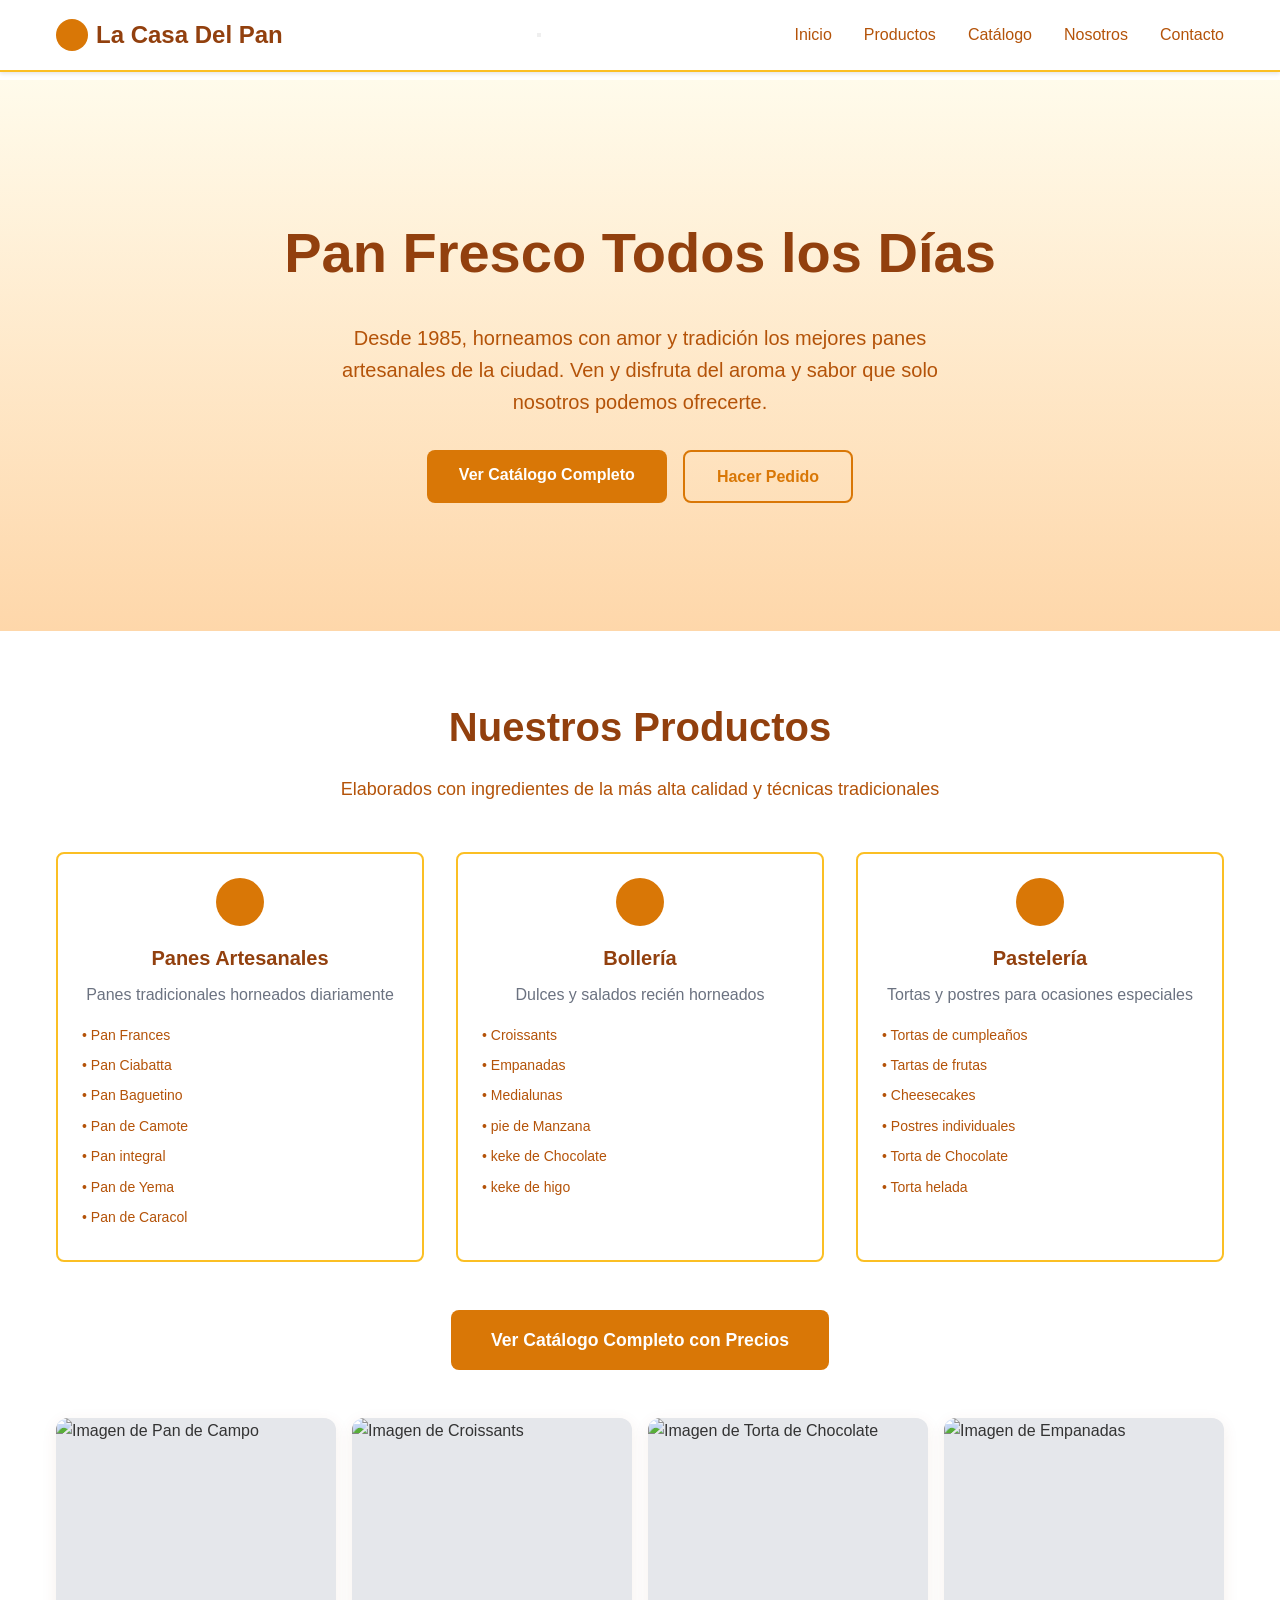
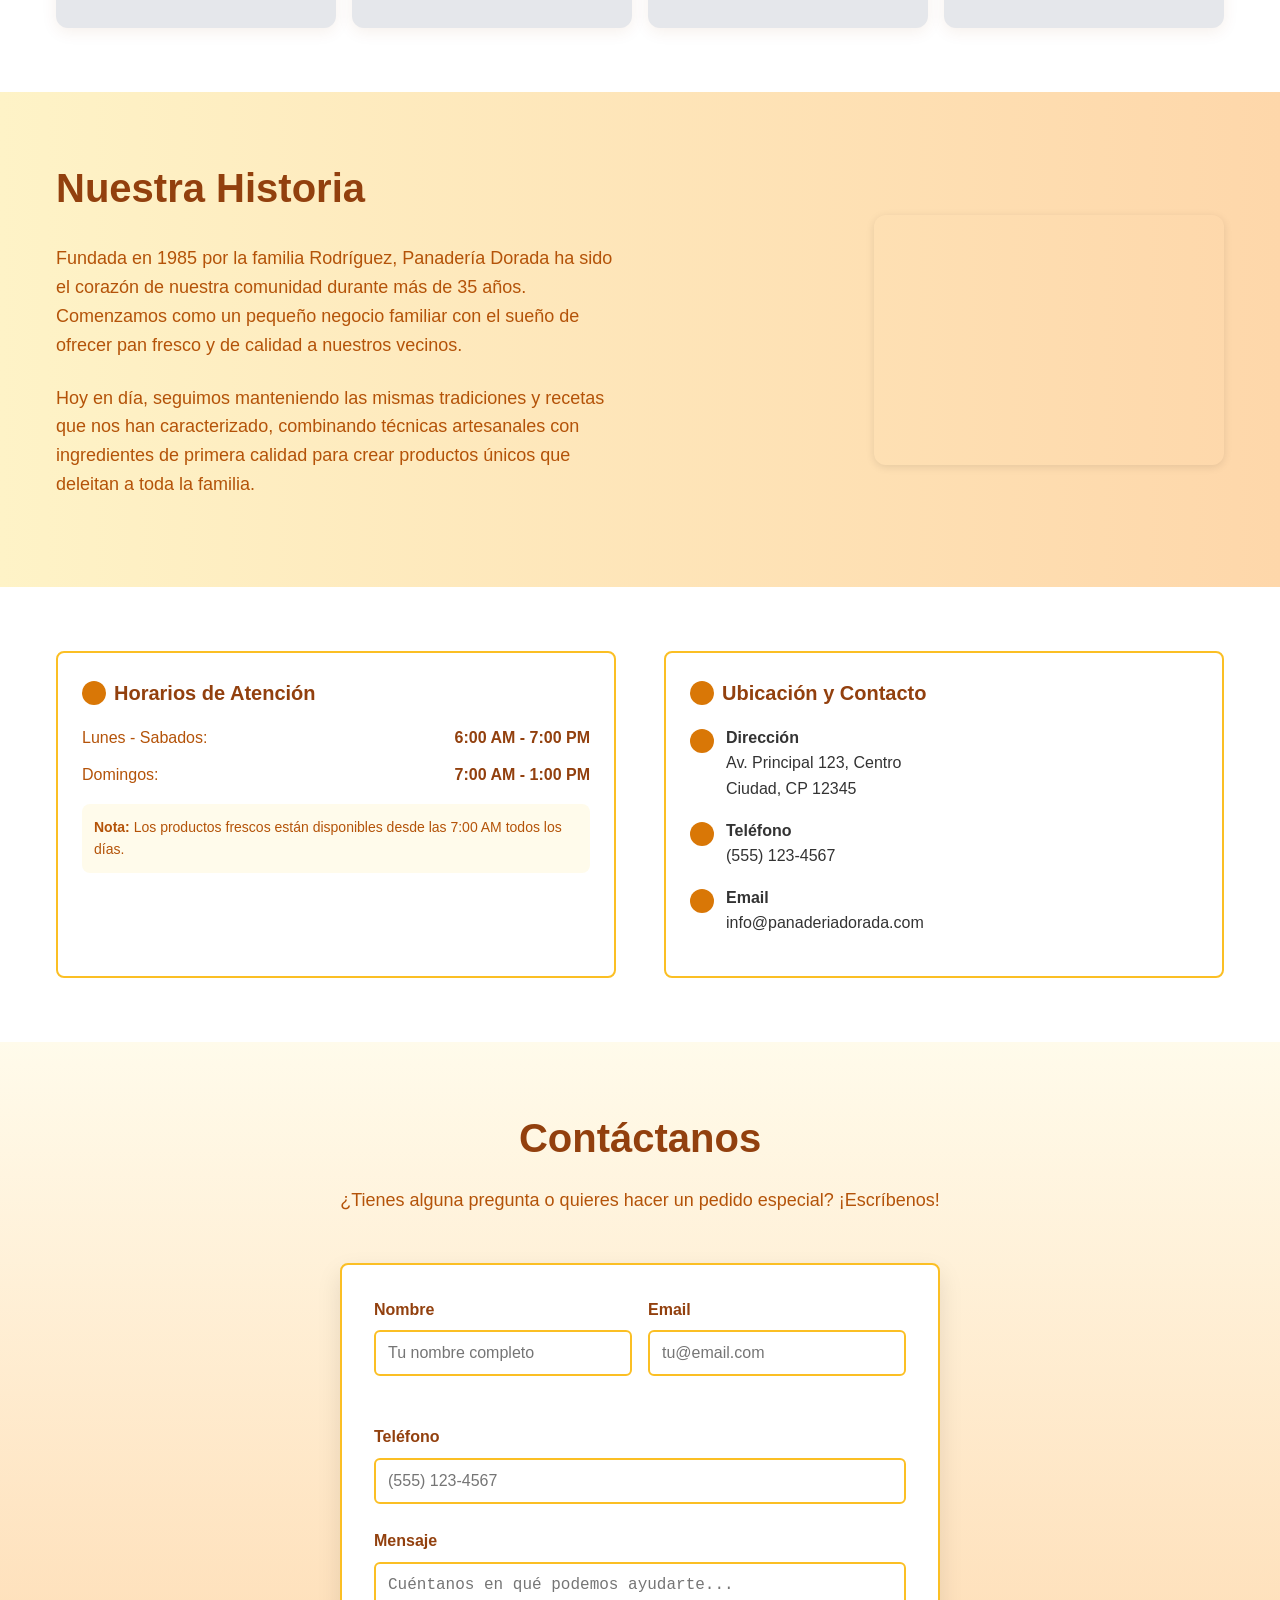
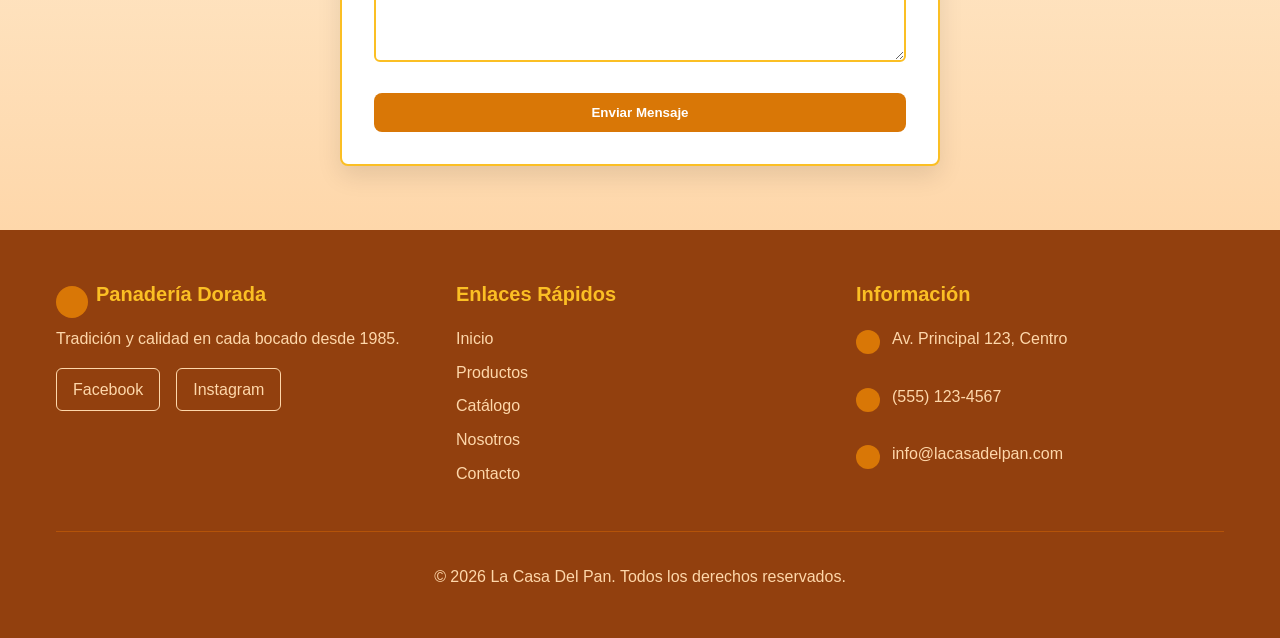
==== index.html @ 7e97fdc2 "Rename Inicio.html to index.html" ====
<!DOCTYPE html>
<html lang="es">
<head>
    <meta charset="UTF-8">
    <meta name="viewport" content="width=device-width, initial-scale=1.0">
    <title>Panadería Dorada - Pan Fresco Todos los Días</title>
    <link rel="stylesheet" href="inicio.css">
</head>
<body>
    <!-- Header -->
    <header>
        <div class="container">
            <div class="header-content">
                <div class="logo">
                    <div class="logo-icon"></div>
                    <h1>La Casa Del Pan</h1>
                </div>
                <button class="menu-toggle" id="menuToggle" aria-label="Abrir menú">
                    <span class="bar"></span>
                    <span class="bar"></span>
                    <span class="bar"></span>
                </button>
                <nav id="mainNav">
                    <a href="#inicio">Inicio</a>
                    <a href="#productos">Productos</a>
                    <a href="catalogo.html">Catálogo</a>
                    <a href="#nosotros">Nosotros</a>
                    <a href="#contacto">Contacto</a>
                </nav>
            </div>
        </div>
    </header>

    <!-- Hero Section -->
    <section id="inicio" class="hero">
        <div class="container">
            <h2>Pan Fresco Todos los Días</h2>
            <p>
                Desde 1985, horneamos con amor y tradición los mejores panes artesanales de la ciudad. 
                Ven y disfruta del aroma y sabor que solo nosotros podemos ofrecerte.
            </p>
            <div class="hero-buttons">
                <a href="Catalogo.html" class="btn btn-primary">Ver Catálogo Completo</a>
                <a href="#contacto" class="btn btn-outline">Hacer Pedido</a>
            </div>
        </div>
    </section>

    <!-- Products Section -->
    <section id="productos" class="products">
        <div class="container">
            <div class="section-title">
                <h3>Nuestros Productos</h3>
                <p>Elaborados con ingredientes de la más alta calidad y técnicas tradicionales</p>
            </div>

            <div class="products-grid">
                <div class="product-card">
                    <div class="product-icon"></div>
                    <h4>Panes Artesanales</h4>
                    <p class="description">Panes tradicionales horneados diariamente</p>
                    <ul class="product-list">
                        <li>• Pan Frances</li>
                        <li>• Pan Ciabatta</li>
                        <li>• Pan Baguetino</li>
                        <li>• Pan de Camote</li>
                        <li>• Pan integral</li>
                        <li>• Pan de Yema</li>
                        <li>• Pan de Caracol</li>
                    </ul>
                </div>

                <div class="product-card">
                    <div class="product-icon"></div>
                    <h4>Bollería</h4>
                    <p class="description">Dulces y salados recién horneados</p>
                    <ul class="product-list">
                        <li>• Croissants</li>
                        <li>• Empanadas</li>
                        <li>• Medialunas</li>
                        <li>• pie de Manzana</li>
                        <li>• keke de Chocolate</li>
                        <li>• keke de higo</li>
                    </ul>
                </div>

                <div class="product-card">
                    <div class="product-icon"></div>
                    <h4>Pastelería</h4>
                    <p class="description">Tortas y postres para ocasiones especiales</p>
                    <ul class="product-list">
                        <li>• Tortas de cumpleaños</li>
                        <li>• Tartas de frutas</li>
                        <li>• Cheesecakes</li>
                        <li>• Postres individuales</li>
                        <li>• Torta de Chocolate</li>
                        <li>• Torta helada</li>
                    </ul>
                </div>
            </div>

            <!-- Botón Ver Catálogo -->
            <div style="text-align: center; margin-bottom: 3rem;">
                <a href="catalogo.html" class="btn btn-primary" style="font-size: 1.1rem; padding: 1rem 2.5rem;">
                    Ver Catálogo Completo con Precios
                </a>
            </div>

            <!-- Gallery -->
            <div class="gallery">
                <div class="gallery-item">
                    <img src="https://images.unsplash.com/photo-1549931319-a545dcf3bc73?ixlib=rb-4.0.3&auto=format&fit=crop&w=400&q=80" alt="Imagen de Pan de Campo">
                    <div class="gallery-overlay">
                        <span class="badge">Panes frescos</span>
                    </div>
                </div>
                <div class="gallery-item">
                    <img src="https://images.unsplash.com/photo-1586444248902-2f64eddc13df?ixlib=rb-4.0.3&auto=format&fit=crop&w=400&q=80" alt="Imagen de Croissants">
                    <div class="gallery-overlay">
                        <span class="badge">Croissants</span>
                    </div>
                </div>
                <div class="gallery-item">
                    <img src="" alt="Imagen de Torta de Chocolate">
                    <div class="gallery-overlay">
                        <span class="badge">Torta Chocolate</span>
                    </div>
                </div>
                <div class="gallery-item">
                    <img src="https://images.unsplash.com/photo-1509365465985-25d11c17e812?ixlib=rb-4.0.3&auto=format&fit=crop&w=400&q=80" alt="Imagen de Empanadas">
                    <div class="gallery-overlay">
                        <span class="badge">Empanadas</span>
                    </div>
                </div>
            </div>
        </div>
    </section>

    <!-- About Section -->
    <section id="nosotros" class="about">
        <div class="container">
            <div class="about-content">
                <div class="about-text">
                    <h3>Nuestra Historia</h3>
                    <p>
                        Fundada en 1985 por la familia Rodríguez, Panadería Dorada ha sido el corazón de nuestra 
                        comunidad durante más de 35 años. Comenzamos como un pequeño negocio familiar con el sueño 
                        de ofrecer pan fresco y de calidad a nuestros vecinos.
                    </p>
                    <p>
                        Hoy en día, seguimos manteniendo las mismas tradiciones y recetas que nos han caracterizado, 
                        combinando técnicas artesanales con ingredientes de primera calidad para crear productos 
                        únicos que deleitan a toda la familia.
                    </p>
                </div>
                <div class="about-map" style="flex:1; display:flex; justify-content:flex-end; align-items:center; min-width:300px;">
                    <iframe
                        src="https://www.google.com/maps?q=Av.+Principal+123,+Centro,+Ciudad,+CP+12345&output=embed"
                        width="350" height="250" style="border:0; border-radius:12px; box-shadow:0 2px 8px rgba(0,0,0,0.1);" allowfullscreen="" loading="lazy" referrerpolicy="no-referrer-when-downgrade">
                    </iframe>
                </div>
            </div>
        </div>
    </section>

    <!-- Info Section -->
    <section class="info">
        <div class="container">
            <div class="info-grid">
                <div class="info-card">
                    <h4>
                        <div class="info-icon"></div>
                        Horarios de Atención
                    </h4>
                    <div class="schedule-item">
                        <span class="schedule-day">Lunes - Sabados:</span>
                        <span class="schedule-time">6:00 AM - 7:00 PM</span>
                    </div>
                    <div class="schedule-item">
                        <span class="schedule-day">Domingos:</span>
                        <span class="schedule-time">7:00 AM - 1:00 PM</span>
                    </div>
                    <div class="note">
                        <p><strong>Nota:</strong> Los productos frescos están disponibles desde las 7:00 AM todos los días.</p>
                    </div>
                </div>

                <div class="info-card">
                    <h4>
                        <div class="info-icon"></div>
                        Ubicación y Contacto
                    </h4>
                    <div class="contact-item">
                        <div class="info-icon"></div>
                        <div>
                            <p><strong>Dirección</strong></p>
                            <p>Av. Principal 123, Centro</p>
                            <p>Ciudad, CP 12345</p>
                        </div>
                    </div>
                    <div class="contact-item">
                        <div class="info-icon"></div>
                        <div>
                            <p><strong>Teléfono</strong></p>
                            <p>(555) 123-4567</p>
                        </div>
                    </div>
                    <div class="contact-item">
                        <div class="info-icon"></div>
                        <div>
                            <p><strong>Email</strong></p>
                            <p>info@panaderiadorada.com</p>
                        </div>
                    </div>
                </div>
            </div>
        </div>
    </section>

    <!-- Contact Form -->
    <section id="contacto" class="contact">
        <div class="container">
            <div class="contact-form">
                <div class="section-title">
                    <h3>Contáctanos</h3>
                    <p>¿Tienes alguna pregunta o quieres hacer un pedido especial? ¡Escríbenos!</p>
                </div>

                <div class="form-card">
                    <form>
                        <div class="form-row">
                            <div class="form-group">
                                <label for="nombre">Nombre</label>
                                <input type="text" id="nombre" class="form-control" placeholder="Tu nombre completo">
                            </div>
                            <div class="form-group">
                                <label for="email">Email</label>
                                <input type="email" id="email" class="form-control" placeholder="tu@email.com">
                            </div>
                        </div>
                        <div class="form-group">
                            <label for="telefono">Teléfono</label>
                            <input type="tel" id="telefono" class="form-control" placeholder="(555) 123-4567">
                        </div>
                        <div class="form-group">
                            <label for="mensaje">Mensaje</label>
                            <textarea id="mensaje" class="form-control" placeholder="Cuéntanos en qué podemos ayudarte..."></textarea>
                        </div>
                        <button type="submit" class="btn btn-primary" style="width: 100%;">Enviar Mensaje</button>
                    </form>
                </div>
            </div>
        </div>
    </section>

    <!-- Footer -->
    <footer>
        <div class="container">
            <div class="footer-content">
                <div class="footer-section">
                    <div class="logo">
                        <div class="logo-icon"></div>
                        <h4>Panadería Dorada</h4>
                    </div>
                    <p>Tradición y calidad en cada bocado desde 1985.</p>
                    <div class="social-buttons">
                        <a href="#" class="social-btn">Facebook</a>
                        <a href="#" class="social-btn">Instagram</a>
                    </div>
                </div>

                <div class="footer-section">
                    <h4>Enlaces Rápidos</h4>
                    <ul class="footer-links">
                        <li><a href="#inicio">Inicio</a></li>
                        <li><a href="#productos">Productos</a></li>
                        <li><a href="catalogo.html">Catálogo</a></li>
                        <li><a href="#nosotros">Nosotros</a></li>
                        <li><a href="#contacto">Contacto</a></li>
                    </ul>
                </div>

                <div class="footer-section">
                    <h4>Información</h4>
                    <div class="contact-item">
                        <div class="info-icon"></div>
                        <p>Av. Principal 123, Centro</p>
                    </div>
                    <div class="contact-item">
                        <div class="info-icon"></div>
                        <p>(555) 123-4567</p>
                    </div>
                    <div class="contact-item">
                        <div class="info-icon"></div>
                        <p>info@lacasadelpan.com</p>
                    </div>
                </div>
            </div>

            <div class="footer-bottom">
                <p>&copy; 2026 La Casa Del Pan. Todos los derechos reservados.</p>
            </div>
        </div>
    </footer>

    <script src="inicio.js"></script>
</body>
</html>
---- inicio.css ----
* {
    margin: 0;
    padding: 0;
    box-sizing: border-box;
}

body {
    font-family: -apple-system, BlinkMacSystemFont, 'Segoe UI', Roboto, sans-serif;
    line-height: 1.6;
    color: #333;
}

.container {
    max-width: 1200px;
    margin: 0 auto;
    padding: 0 1rem;
}

/* Header */
header {
    background: white;
    box-shadow: 0 2px 4px rgba(0,0,0,0.1);
    border-bottom: 2px solid #fbbf24;
    position: fixed;
    width: 100%;
    top: 0;
    z-index: 1000;
}

.header-content {
    display: flex;
    justify-content: space-between;
    align-items: center;
    padding: 1rem 0;
}

.logo {
    display: flex;
    align-items: center;
    gap: 0.5rem;
}

.logo-icon {
    width: 2rem;
    height: 2rem;
    background: #d97706;
    border-radius: 50%;
}

.logo h1 {
    font-size: 1.5rem;
    font-weight: bold;
    color: #92400e;
}

nav {
    display: flex;
    gap: 2rem;
}

nav a {
    text-decoration: none;
    color: #b45309;
    font-weight: 500;
    transition: color 0.3s;
}

nav a:hover {
    color: #92400e;
}

/* Hero Section */
.hero {
    background: linear-gradient(to bottom, #fffbeb, #fed7aa);
    padding: 8rem 1rem 5rem;
    text-align: center;
    margin-top: 80px;
}

.hero h2 {
    font-size: 3.5rem;
    font-weight: bold;
    color: #92400e;
    margin-bottom: 1.5rem;
}

.hero p {
    font-size: 1.25rem;
    color: #b45309;
    margin-bottom: 2rem;
    max-width: 600px;
    margin-left: auto;
    margin-right: auto;
}

.hero-buttons {
    display: flex;
    gap: 1rem;
    justify-content: center;
    flex-wrap: wrap;
    margin-bottom: 3rem;
}

.btn {
    padding: 0.75rem 2rem;
    border: none;
    border-radius: 0.5rem;
    font-weight: 600;
    text-decoration: none;
    display: inline-block;
    transition: all 0.3s;
    cursor: pointer;
}

.btn-primary {
    background: #d97706;
    color: white;
}

.btn-primary:hover {
    background: #b45309;
}

.btn-outline {
    background: transparent;
    color: #d97706;
    border: 2px solid #d97706;
}

.btn-outline:hover {
    background: #fffbeb;
}

.hero-image {
    width: 100%;
    max-width: 800px;
    height: 400px;
    background: #e5e7eb;
    border-radius: 0.5rem;
    margin: 0 auto;
    box-shadow: 0 25px 50px -12px rgba(0, 0, 0, 0.25);
}

/* Products Section */
.products {
    padding: 4rem 1rem;
    background: white;
}

.section-title {
    text-align: center;
    margin-bottom: 3rem;
}

.section-title h3 {
    font-size: 2.5rem;
    font-weight: bold;
    color: #92400e;
    margin-bottom: 1rem;
}

.section-title p {
    font-size: 1.125rem;
    color: #b45309;
    max-width: 600px;
    margin: 0 auto;
}

.products-grid {
    display: grid;
    grid-template-columns: repeat(auto-fit, minmax(300px, 1fr));
    gap: 2rem;
    margin-bottom: 3rem;
}

.product-card {
    background: white;
    border: 2px solid #fbbf24;
    border-radius: 0.5rem;
    padding: 1.5rem;
    text-align: center;
    transition: box-shadow 0.3s;
}

.product-card:hover {
    box-shadow: 0 10px 25px rgba(0, 0, 0, 0.1);
}

.product-icon {
    width: 3rem;
    height: 3rem;
    background: #d97706;
    border-radius: 50%;
    margin: 0 auto 1rem;
}

.product-card h4 {
    color: #92400e;
    font-size: 1.25rem;
    margin-bottom: 0.5rem;
}

.product-card .description {
    color: #6b7280;
    margin-bottom: 1rem;
}

.product-list {
    list-style: none;
    text-align: left;
}

.product-list li {
    color: #b45309;
    font-size: 0.875rem;
    margin-bottom: 0.5rem;
}

/* Gallery */
.gallery {
    display: grid;
    grid-template-columns: repeat(auto-fit, minmax(200px, 1fr));
    gap: 1rem;
}

/* Galería de imágenes mejorada */
.gallery-item {
    position: relative;
    aspect-ratio: 4/3;
    background: #e5e7eb;
    border-radius: 0.75rem;
    overflow: hidden;
    cursor: pointer;
    transition: transform 0.3s, box-shadow 0.3s;
    box-shadow: 0 4px 16px rgba(146,64,14,0.08);
    display: flex;
    align-items: stretch;
    justify-content: stretch;
}

.gallery-item img {
    width: 100%;
    height: 100%;
    object-fit: cover;
    object-position: center;
    display: block;
    transition: transform 0.3s;
}

.gallery-item:hover {
    transform: scale(1.05) translateY(-4px);
    box-shadow: 0 10px 32px rgba(146,64,14,0.16);
}

.gallery-item:hover img {
    transform: scale(1.08);
}

.gallery-item:hover {
    transform: scale(1.05);
}


.gallery-overlay {
    position: absolute;
    inset: 0;
    background: linear-gradient(0deg, rgba(146,64,14,0.45) 60%, rgba(0,0,0,0.18) 100%);
    display: flex;
    align-items: flex-end;
    justify-content: flex-start;
    opacity: 0;
    transition: opacity 0.3s;
    padding: 1rem;
}

.gallery-item:hover .gallery-overlay {
    opacity: 1;
}

.badge {
    background: #d97706;
    color: white;
    padding: 0.4rem 1.1rem;
    border-radius: 1.2rem;
    font-size: 1rem;
    font-weight: 600;
    box-shadow: 0 2px 8px rgba(146,64,14,0.10);
}

.badge {
    background: #d97706;
    color: white;
    padding: 0.25rem 0.75rem;
    border-radius: 1rem;
    font-size: 0.875rem;
}

/* About Section */
.about {
    padding: 4rem 1rem;
    background: linear-gradient(to right, #fef3c7, #fed7aa);
}

.about-content {
    display: grid;
    grid-template-columns: 1fr 1fr;
    gap: 3rem;
    align-items: center;
}

.about-text h3 {
    font-size: 2.5rem;
    font-weight: bold;
    color: #92400e;
    margin-bottom: 1.5rem;
}

.about-text p {
    font-size: 1.125rem;
    color: #b45309;
    margin-bottom: 1.5rem;
}


.about-map iframe {
    width: 100%;
    max-width: 350px;
    height: 250px;
    border: 0;
    border-radius: 0.5rem;
    box-shadow: 0 10px 25px rgba(0, 0, 0, 0.1);
}

/* Info Section */
.info {
    padding: 4rem 1rem;
    background: white;
}

.info-grid {
    display: grid;
    grid-template-columns: 1fr 1fr;
    gap: 3rem;
}

.info-card {
    background: white;
    border: 2px solid #fbbf24;
    border-radius: 0.5rem;
    padding: 1.5rem;
}

.info-card h4 {
    display: flex;
    align-items: center;
    gap: 0.5rem;
    color: #92400e;
    font-size: 1.25rem;
    margin-bottom: 1rem;
}

.info-icon {
    width: 1.5rem;
    height: 1.5rem;
    background: #d97706;
    border-radius: 50%;
}

.schedule-item {
    display: flex;
    justify-content: space-between;
    margin-bottom: 0.75rem;
}

.schedule-day {
    color: #b45309;
}

.schedule-time {
    font-weight: 600;
    color: #92400e;
}

.note {
    background: #fffbeb;
    padding: 0.75rem;
    border-radius: 0.5rem;
    margin-top: 1rem;
}

.note p {
    font-size: 0.875rem;
    color: #b45309;
}

.contact-item {
    display: flex;
    align-items: flex-start;
    gap: 0.75rem;
    margin-bottom: 1rem;
}

.contact-item .info-icon {
    margin-top: 0.25rem;
}

/* Contact Form */
.contact {
    padding: 4rem 1rem;
    background: linear-gradient(to bottom, #fffbeb, #fed7aa);
}

.contact-form {
    max-width: 600px;
    margin: 0 auto;
}

.form-card {
    background: white;
    border: 2px solid #fbbf24;
    border-radius: 0.5rem;
    padding: 2rem;
    box-shadow: 0 10px 25px rgba(0, 0, 0, 0.1);
}

.form-row {
    display: grid;
    grid-template-columns: 1fr 1fr;
    gap: 1rem;
    margin-bottom: 1.5rem;
}

.form-group {
    margin-bottom: 1.5rem;
}

.form-group label {
    display: block;
    font-weight: 600;
    color: #92400e;
    margin-bottom: 0.5rem;
}

.form-control {
    width: 100%;
    padding: 0.75rem;
    border: 2px solid #fbbf24;
    border-radius: 0.375rem;
    font-size: 1rem;
    transition: border-color 0.3s;
}

.form-control:focus {
    outline: none;
    border-color: #d97706;
}

textarea.form-control {
    resize: vertical;
    min-height: 100px;
}

/* Footer */
footer {
    background: #92400e;
    color: #fef3c7;
    padding: 3rem 1rem;
}

.footer-content {
    display: grid;
    grid-template-columns: repeat(auto-fit, minmax(250px, 1fr));
    gap: 2rem;
    margin-bottom: 2rem;
}

.footer-section h4 {
    color: #fbbf24;
    font-size: 1.25rem;
    margin-bottom: 1rem;
}

.footer-section p {
    color: #fed7aa;
    margin-bottom: 1rem;
}

.footer-links {
    list-style: none;
}

.footer-links li {
    margin-bottom: 0.5rem;
}

.footer-links a {
    color: #fed7aa;
    text-decoration: none;
    transition: color 0.3s;
}

.footer-links a:hover {
    color: white;
}

.social-buttons {
    display: flex;
    gap: 1rem;
}

.social-btn {
    background: transparent;
    color: #fed7aa;
    border: 1px solid #fed7aa;
    padding: 0.5rem 1rem;
    border-radius: 0.375rem;
    text-decoration: none;
    transition: all 0.3s;
}

.social-btn:hover {
    background: #b45309;
    color: white;
}

.footer-bottom {
    border-top: 1px solid #b45309;
    padding-top: 2rem;
    text-align: center;
}

.footer-bottom p {
    color: #fed7aa;
}

/* Responsive Design */
@media (max-width: 768px) {
    nav {
        display: none;
        position: absolute;
        top: 70px;
        right: 1rem;
        background: linear-gradient(135deg, #fff7ed 60%, #fed7aa 100%);
        box-shadow: 0 8px 32px rgba(146,64,14,0.18), 0 1.5px 8px #fbbf24;
        border-radius: 1rem;
        flex-direction: column;
        gap: 0;
        width: 230px;
        z-index: 2000;
        padding: 1.2rem 0.5rem 1.2rem 0.5rem;
        opacity: 0;
        transform: translateY(-20px) scale(0.98);
        pointer-events: none;
        transition: opacity 0.35s cubic-bezier(.4,2,.6,1), transform 0.35s cubic-bezier(.4,2,.6,1);
    }
    nav.open {
        display: flex;
        opacity: 1;
        transform: translateY(0) scale(1);
        pointer-events: auto;
    }
    nav a {
        padding: 1rem 1.5rem;
        margin: 0.2rem 0;
        border-radius: 0.5rem;
        color: #b45309;
        font-size: 1.1rem;
        font-weight: 500;
        text-align: left;
        transition: background 0.2s, color 0.2s, padding-left 0.2s;
    }
    nav a:hover {
        background: #fbbf24;
        color: #fff;
        padding-left: 2.2rem;
    }
    .menu-toggle {
        display: flex;
        flex-direction: column;
        justify-content: center;
        align-items: center;
        width: 44px;
        height: 44px;
        background: #fff7ed;
        border: 2px solid #fbbf24;
        border-radius: 50%;
        cursor: pointer;
        z-index: 2100;
        margin-left: 1rem;
        box-shadow: 0 2px 8px rgba(251,191,36,0.12);
        transition: background 0.2s, border 0.2s;
    }
    .menu-toggle:hover {
        background: #fbbf24;
        border: 2px solid #d97706;
    }
    .menu-toggle .bar {
        width: 28px;
        height: 4px;
        background: #d97706;
        margin: 3px 0;
        border-radius: 2px;
        transition: all 0.3s;
    }
    .menu-toggle.open .bar:nth-child(1) {
        transform: translateY(7px) rotate(45deg);
        background: #92400e;
    }
    .menu-toggle.open .bar:nth-child(2) {
        opacity: 0;
    }
    .menu-toggle.open .bar:nth-child(3) {
        transform: translateY(-7px) rotate(-45deg);
        background: #92400e;
    }
    .menu-toggle {
        display: flex;
        flex-direction: column;
        justify-content: center;
        align-items: center;
        width: 40px;
        height: 40px;
        background: none;
        border: none;
        cursor: pointer;
        z-index: 2100;
        margin-left: 1rem;
    }
    .menu-toggle .bar {
        width: 28px;
        height: 4px;
        background: #d97706;
        margin: 3px 0;
        border-radius: 2px;
        transition: all 0.3s;
    }
    .menu-toggle.open .bar:nth-child(1) {
        transform: translateY(7px) rotate(45deg);
    }
    .menu-toggle.open .bar:nth-child(2) {
        opacity: 0;
    }
    .menu-toggle.open .bar:nth-child(3) {
        transform: translateY(-7px) rotate(-45deg);
    }
    .hero h2 {
        font-size: 2.5rem;
    }
    .hero-buttons {
        flex-direction: column;
        align-items: center;
    }
    .about-content {
        grid-template-columns: 1fr;
    }
    .info-grid {
        grid-template-columns: 1fr;
    }
    .form-row {
        grid-template-columns: 1fr;
    }
    .gallery {
        grid-template-columns: repeat(2, 1fr);
    }
}

@media (max-width: 480px) {
    .hero {
        padding: 6rem 1rem 3rem;
    }

    .hero h2 {
        font-size: 2rem;
    }

    .section-title h3 {
        font-size: 2rem;
    }

    .about-text h3 {
        font-size: 2rem;
    }

    .gallery {
        grid-template-columns: 1fr;
    }
}

/* Smooth scrolling */
html {
    scroll-behavior: smooth;
}
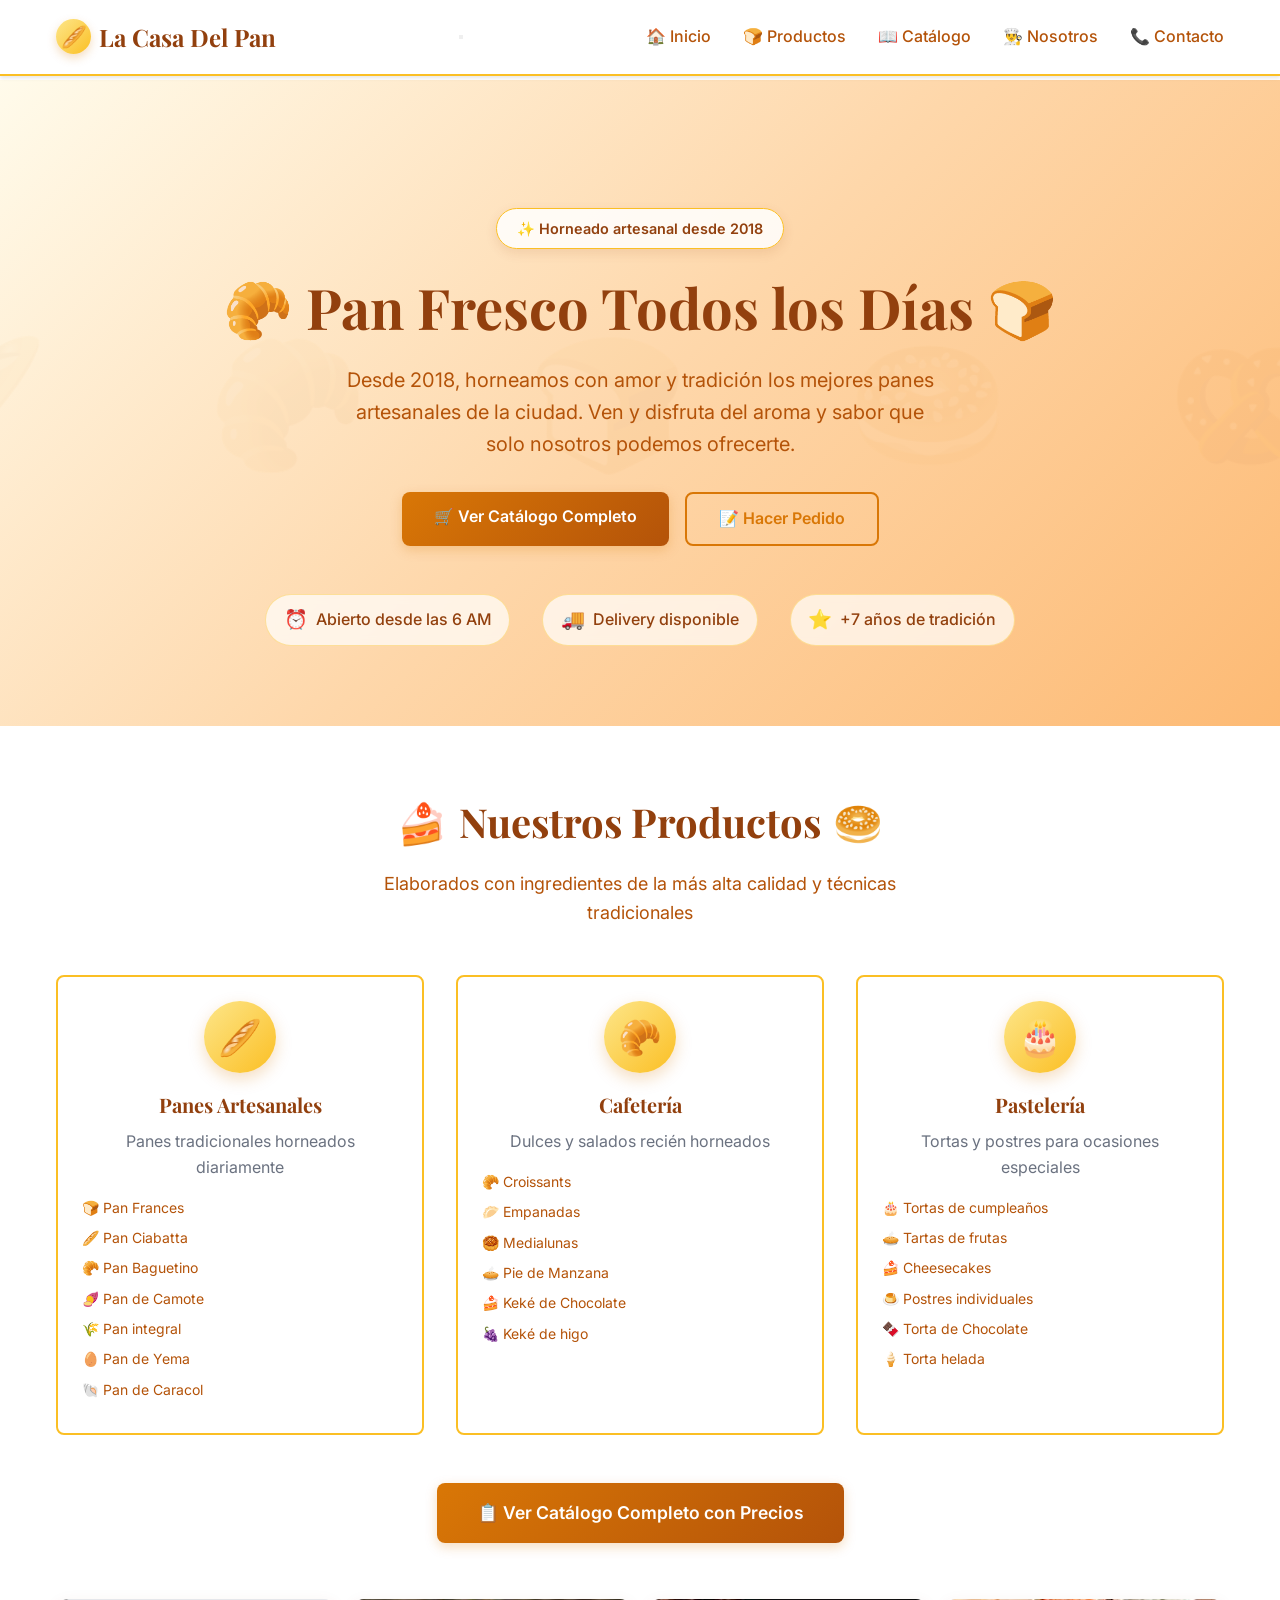
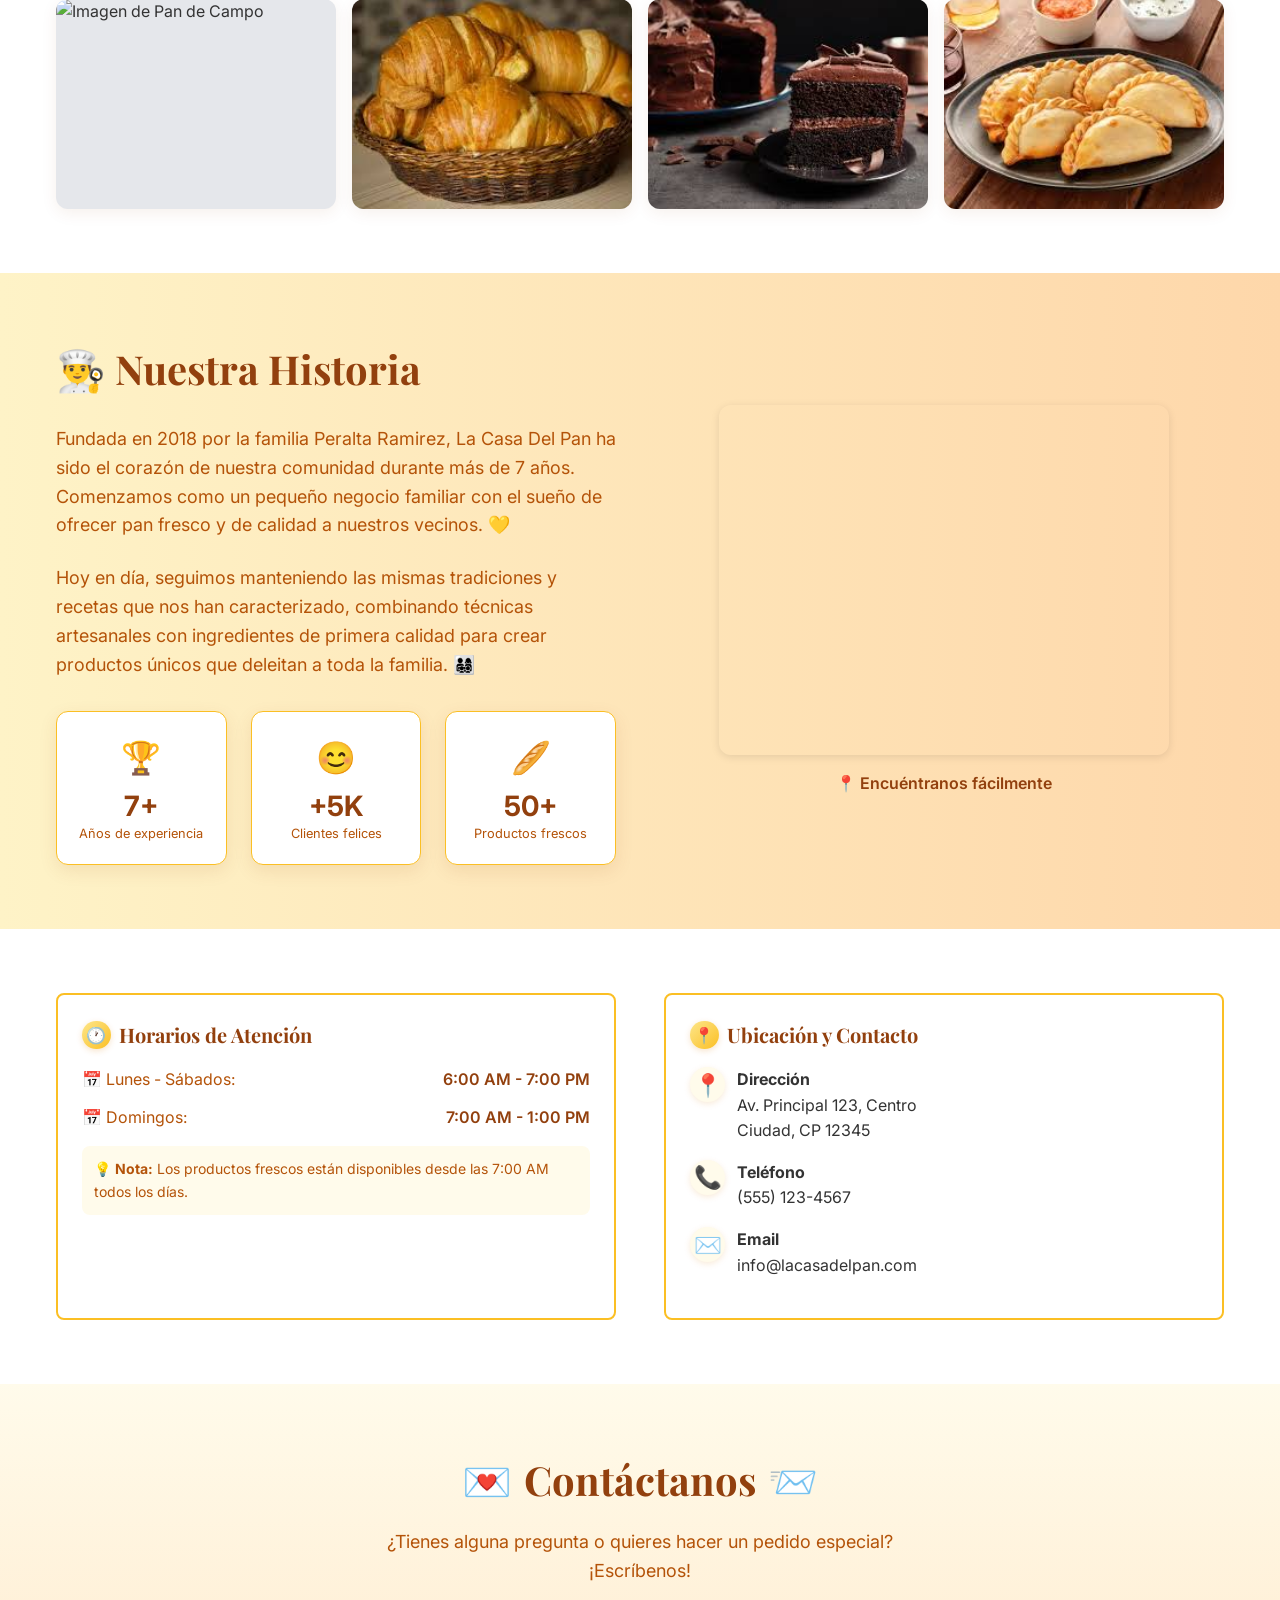
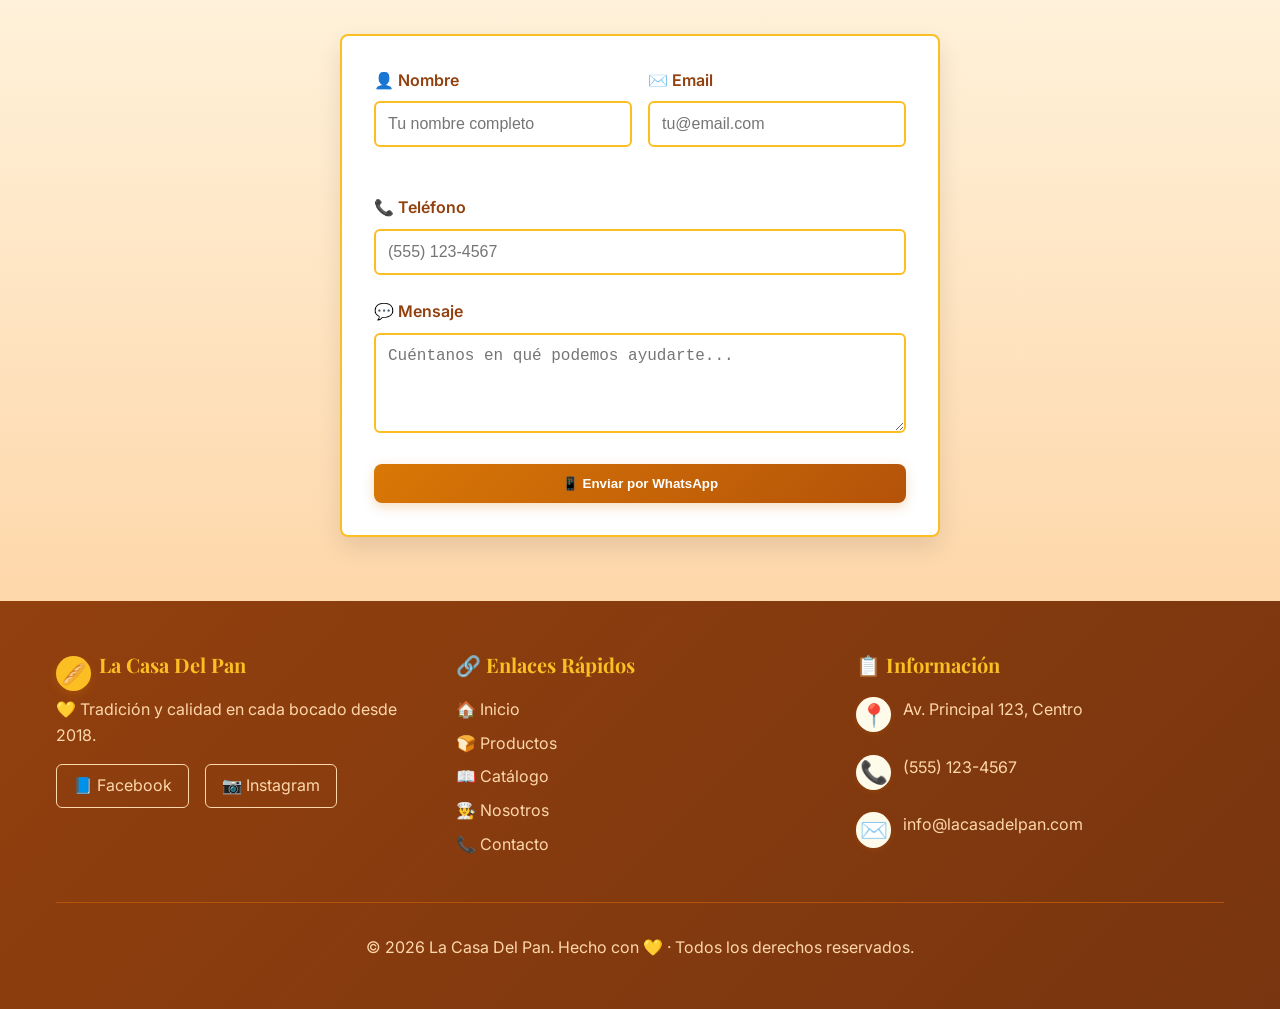
==== commit f23282ec: "mejoras" ====
--- a/index.html
+++ b/index.html
@@ -3,8 +3,20 @@
 <head>
     <meta charset="UTF-8">
     <meta name="viewport" content="width=device-width, initial-scale=1.0">
-    <title>Panadería Dorada - Pan Fresco Todos los Días</title>
+    <title>La Casa Del Pan - Panadería Artesanal | Pan Fresco Diario</title>
+    <meta name="description" content="La Casa Del Pan - Panadería artesanal desde 2018. Productos frescos diarios: panes, pasteles, cafetería y más. Visite nuestra tienda en la ciudad.">
+    <meta name="keywords" content="panadería, pan fresco, pasteles, cafetería, panes artesanales, tortas, empanadas, croissant, panaderia cerca de mi">
+    <meta name="author" content="La Casa Del Pan">
+    <meta name="robots" content="index, follow">
+    <meta property="og:title" content="La Casa Del Pan - Panadería Artesanal">
+    <meta property="og:description" content="Pan fresco todos los días. Visite nuestra panadería artesanal.">
+    <meta property="og:type" content="website">
+    <link rel="canonical" href="https://lacasadelpan.com">
+    <link rel="preconnect" href="https://fonts.googleapis.com">
+    <link rel="preconnect" href="https://fonts.gstatic.com" crossorigin>
+    <link href="https://fonts.googleapis.com/css2?family=Inter:wght@400;500;600;700&family=Playfair+Display:wght@600;700;800&display=swap" rel="stylesheet">
     <link rel="stylesheet" href="inicio.css">
+    <link rel="icon" href="data:image/svg+xml,<svg xmlns='http://www.w3.org/2000/svg' viewBox='0 0 100 100'><text y='.9em' font-size='90'>🥖</text></svg>">
 </head>
 <body>
     <!-- Header -->
@@ -12,7 +24,7 @@
         <div class="container">
             <div class="header-content">
                 <div class="logo">
-                    <div class="logo-icon"></div>
+                    <span class="logo-icon">🥖</span>
                     <h1>La Casa Del Pan</h1>
                 </div>
                 <button class="menu-toggle" id="menuToggle" aria-label="Abrir menú">
@@ -21,11 +33,11 @@
                     <span class="bar"></span>
                 </button>
                 <nav id="mainNav">
-                    <a href="#inicio">Inicio</a>
-                    <a href="#productos">Productos</a>
-                    <a href="catalogo.html">Catálogo</a>
-                    <a href="#nosotros">Nosotros</a>
-                    <a href="#contacto">Contacto</a>
+                    <a href="#inicio">🏠 Inicio</a>
+                    <a href="#productos">🍞 Productos</a>
+                    <a href="catalogo.html">📖 Catálogo</a>
+                    <a href="#nosotros">👨‍🍳 Nosotros</a>
+                    <a href="#contacto">📞 Contacto</a>
                 </nav>
             </div>
         </div>
@@ -34,14 +46,29 @@
     <!-- Hero Section -->
     <section id="inicio" class="hero">
         <div class="container">
-            <h2>Pan Fresco Todos los Días</h2>
+            <span class="hero-badge">✨ Horneado artesanal desde 2018</span>
+            <h2><span class="hero-emoji">🥐</span> Pan Fresco Todos los Días <span class="hero-emoji">🍞</span></h2>
             <p>
-                Desde 1985, horneamos con amor y tradición los mejores panes artesanales de la ciudad. 
+                Desde 2018, horneamos con amor y tradición los mejores panes artesanales de la ciudad.
                 Ven y disfruta del aroma y sabor que solo nosotros podemos ofrecerte.
             </p>
             <div class="hero-buttons">
-                <a href="Catalogo.html" class="btn btn-primary">Ver Catálogo Completo</a>
-                <a href="#contacto" class="btn btn-outline">Hacer Pedido</a>
+                <a href="catalogo.html" class="btn btn-primary">🛒 Ver Catálogo Completo</a>
+                <a href="#contacto" class="btn btn-outline">📝 Hacer Pedido</a>
+            </div>
+            <div class="hero-features">
+                <div class="hero-feature">
+                    <span class="feature-icon">⏰</span>
+                    <span class="feature-text">Abierto desde las 6 AM</span>
+                </div>
+                <div class="hero-feature">
+                    <span class="feature-icon">🚚</span>
+                    <span class="feature-text">Delivery disponible</span>
+                </div>
+                <div class="hero-feature">
+                    <span class="feature-icon">⭐</span>
+                    <span class="feature-text">+7 años de tradición</span>
+                </div>
             </div>
         </div>
     </section>
@@ -50,51 +77,51 @@
     <section id="productos" class="products">
         <div class="container">
             <div class="section-title">
-                <h3>Nuestros Productos</h3>
+                <h3><span class="title-emoji">🍰</span> Nuestros Productos <span class="title-emoji">🥯</span></h3>
                 <p>Elaborados con ingredientes de la más alta calidad y técnicas tradicionales</p>
             </div>
 
             <div class="products-grid">
                 <div class="product-card">
-                    <div class="product-icon"></div>
+                    <div class="product-icon">🥖</div>
                     <h4>Panes Artesanales</h4>
                     <p class="description">Panes tradicionales horneados diariamente</p>
                     <ul class="product-list">
-                        <li>• Pan Frances</li>
-                        <li>• Pan Ciabatta</li>
-                        <li>• Pan Baguetino</li>
-                        <li>• Pan de Camote</li>
-                        <li>• Pan integral</li>
-                        <li>• Pan de Yema</li>
-                        <li>• Pan de Caracol</li>
+                        <li>🍞 Pan Frances</li>
+                        <li>🥖 Pan Ciabatta</li>
+                        <li>🥐 Pan Baguetino</li>
+                        <li>🍠 Pan de Camote</li>
+                        <li>🌾 Pan integral</li>
+                        <li>🥚 Pan de Yema</li>
+                        <li>🐚 Pan de Caracol</li>
                     </ul>
                 </div>
 
                 <div class="product-card">
-                    <div class="product-icon"></div>
-                    <h4>Bollería</h4>
+                    <div class="product-icon">🥐</div>
+                    <h4>Cafetería</h4>
                     <p class="description">Dulces y salados recién horneados</p>
                     <ul class="product-list">
-                        <li>• Croissants</li>
-                        <li>• Empanadas</li>
-                        <li>• Medialunas</li>
-                        <li>• pie de Manzana</li>
-                        <li>• keke de Chocolate</li>
-                        <li>• keke de higo</li>
+                        <li>🥐 Croissants</li>
+                        <li>🥟 Empanadas</li>
+                        <li>🥮 Medialunas</li>
+                        <li>🥧 Pie de Manzana</li>
+                        <li>🍰 Keké de Chocolate</li>
+                        <li>🍇 Keké de higo</li>
                     </ul>
                 </div>
 
                 <div class="product-card">
-                    <div class="product-icon"></div>
+                    <div class="product-icon">🎂</div>
                     <h4>Pastelería</h4>
                     <p class="description">Tortas y postres para ocasiones especiales</p>
                     <ul class="product-list">
-                        <li>• Tortas de cumpleaños</li>
-                        <li>• Tartas de frutas</li>
-                        <li>• Cheesecakes</li>
-                        <li>• Postres individuales</li>
-                        <li>• Torta de Chocolate</li>
-                        <li>• Torta helada</li>
+                        <li>🎂 Tortas de cumpleaños</li>
+                        <li>🥧 Tartas de frutas</li>
+                        <li>🍰 Cheesecakes</li>
+                        <li>🍮 Postres individuales</li>
+                        <li>🍫 Torta de Chocolate</li>
+                        <li>🍦 Torta helada</li>
                     </ul>
                 </div>
             </div>
@@ -102,7 +129,7 @@
             <!-- Botón Ver Catálogo -->
             <div style="text-align: center; margin-bottom: 3rem;">
                 <a href="catalogo.html" class="btn btn-primary" style="font-size: 1.1rem; padding: 1rem 2.5rem;">
-                    Ver Catálogo Completo con Precios
+                    📋 Ver Catálogo Completo con Precios
                 </a>
             </div>
 
@@ -115,19 +142,19 @@
                     </div>
                 </div>
                 <div class="gallery-item">
-                    <img src="https://images.unsplash.com/photo-1586444248902-2f64eddc13df?ixlib=rb-4.0.3&auto=format&fit=crop&w=400&q=80" alt="Imagen de Croissants">
+                    <img src="[data-uri]" alt="Imagen de Croissants">
                     <div class="gallery-overlay">
                         <span class="badge">Croissants</span>
                     </div>
                 </div>
                 <div class="gallery-item">
-                    <img src="" alt="Imagen de Torta de Chocolate">
+                    <img src="[data-uri]" alt="Imagen de Torta de Chocolate">
                     <div class="gallery-overlay">
                         <span class="badge">Torta Chocolate</span>
                     </div>
                 </div>
                 <div class="gallery-item">
-                    <img src="https://images.unsplash.com/photo-1509365465985-25d11c17e812?ixlib=rb-4.0.3&auto=format&fit=crop&w=400&q=80" alt="Imagen de Empanadas">
+                    <img src="[data-uri]" alt="Imagen de Empanadas">
                     <div class="gallery-overlay">
                         <span class="badge">Empanadas</span>
                     </div>
@@ -141,23 +168,41 @@
         <div class="container">
             <div class="about-content">
                 <div class="about-text">
-                    <h3>Nuestra Historia</h3>
+                    <h3><span class="title-emoji">👨‍🍳</span> Nuestra Historia</h3>
                     <p>
-                        Fundada en 1985 por la familia Rodríguez, Panadería Dorada ha sido el corazón de nuestra 
-                        comunidad durante más de 35 años. Comenzamos como un pequeño negocio familiar con el sueño 
-                        de ofrecer pan fresco y de calidad a nuestros vecinos.
+                        Fundada en 2018 por la familia Peralta Ramirez, La Casa Del Pan ha sido el corazón de nuestra
+                        comunidad durante más de 7 años. Comenzamos como un pequeño negocio familiar con el sueño
+                        de ofrecer pan fresco y de calidad a nuestros vecinos. 💛
                     </p>
                     <p>
-                        Hoy en día, seguimos manteniendo las mismas tradiciones y recetas que nos han caracterizado, 
-                        combinando técnicas artesanales con ingredientes de primera calidad para crear productos 
-                        únicos que deleitan a toda la familia.
+                        Hoy en día, seguimos manteniendo las mismas tradiciones y recetas que nos han caracterizado,
+                        combinando técnicas artesanales con ingredientes de primera calidad para crear productos
+                        únicos que deleitan a toda la familia. 👨‍👩‍👧‍👦
                     </p>
-                </div>
-                <div class="about-map" style="flex:1; display:flex; justify-content:flex-end; align-items:center; min-width:300px;">
+                    <div class="about-stats">
+                        <div class="stat">
+                            <span class="stat-icon">🏆</span>
+                            <span class="stat-number">7+</span>
+                            <span class="stat-label">Años de experiencia</span>
+                        </div>
+                        <div class="stat">
+                            <span class="stat-icon">😊</span>
+                            <span class="stat-number">+5K</span>
+                            <span class="stat-label">Clientes felices</span>
+                        </div>
+                        <div class="stat">
+                            <span class="stat-icon">🥖</span>
+                            <span class="stat-number">50+</span>
+                            <span class="stat-label">Productos frescos</span>
+                        </div>
+                    </div>
+                </div>
+                <div class="about-map" style="flex:1; display:flex; flex-direction:column; align-items:center; gap:1rem;">
                     <iframe
                         src="https://www.google.com/maps?q=Av.+Principal+123,+Centro,+Ciudad,+CP+12345&output=embed"
                         width="350" height="250" style="border:0; border-radius:12px; box-shadow:0 2px 8px rgba(0,0,0,0.1);" allowfullscreen="" loading="lazy" referrerpolicy="no-referrer-when-downgrade">
                     </iframe>
+                    <p style="color:#92400e; font-weight:600;">📍 Encuéntranos fácilmente</p>
                 </div>
             </div>
         </div>
@@ -169,29 +214,29 @@
             <div class="info-grid">
                 <div class="info-card">
                     <h4>
-                        <div class="info-icon"></div>
+                        <span class="info-icon">🕐</span>
                         Horarios de Atención
                     </h4>
                     <div class="schedule-item">
-                        <span class="schedule-day">Lunes - Sabados:</span>
+                        <span class="schedule-day">📅 Lunes - Sábados:</span>
                         <span class="schedule-time">6:00 AM - 7:00 PM</span>
                     </div>
                     <div class="schedule-item">
-                        <span class="schedule-day">Domingos:</span>
+                        <span class="schedule-day">📅 Domingos:</span>
                         <span class="schedule-time">7:00 AM - 1:00 PM</span>
                     </div>
                     <div class="note">
-                        <p><strong>Nota:</strong> Los productos frescos están disponibles desde las 7:00 AM todos los días.</p>
+                        <p>💡 <strong>Nota:</strong> Los productos frescos están disponibles desde las 7:00 AM todos los días.</p>
                     </div>
                 </div>
 
                 <div class="info-card">
                     <h4>
-                        <div class="info-icon"></div>
+                        <span class="info-icon">📍</span>
                         Ubicación y Contacto
                     </h4>
                     <div class="contact-item">
-                        <div class="info-icon"></div>
+                        <span class="contact-emoji">📍</span>
                         <div>
                             <p><strong>Dirección</strong></p>
                             <p>Av. Principal 123, Centro</p>
@@ -199,17 +244,17 @@
                         </div>
                     </div>
                     <div class="contact-item">
-                        <div class="info-icon"></div>
+                        <span class="contact-emoji">📞</span>
                         <div>
                             <p><strong>Teléfono</strong></p>
                             <p>(555) 123-4567</p>
                         </div>
                     </div>
                     <div class="contact-item">
-                        <div class="info-icon"></div>
+                        <span class="contact-emoji">✉️</span>
                         <div>
                             <p><strong>Email</strong></p>
-                            <p>info@panaderiadorada.com</p>
+                            <p>info@lacasadelpan.com</p>
                         </div>
                     </div>
                 </div>
@@ -222,31 +267,31 @@
         <div class="container">
             <div class="contact-form">
                 <div class="section-title">
-                    <h3>Contáctanos</h3>
+                    <h3><span class="title-emoji">💌</span> Contáctanos <span class="title-emoji">📨</span></h3>
                     <p>¿Tienes alguna pregunta o quieres hacer un pedido especial? ¡Escríbenos!</p>
                 </div>
 
                 <div class="form-card">
-                    <form>
+                    <form id="contactForm">
                         <div class="form-row">
                             <div class="form-group">
-                                <label for="nombre">Nombre</label>
+                                <label for="nombre">👤 Nombre</label>
                                 <input type="text" id="nombre" class="form-control" placeholder="Tu nombre completo">
                             </div>
                             <div class="form-group">
-                                <label for="email">Email</label>
+                                <label for="email">✉️ Email</label>
                                 <input type="email" id="email" class="form-control" placeholder="tu@email.com">
                             </div>
                         </div>
                         <div class="form-group">
-                            <label for="telefono">Teléfono</label>
+                            <label for="telefono">📞 Teléfono</label>
                             <input type="tel" id="telefono" class="form-control" placeholder="(555) 123-4567">
                         </div>
                         <div class="form-group">
-                            <label for="mensaje">Mensaje</label>
+                            <label for="mensaje">💬 Mensaje</label>
                             <textarea id="mensaje" class="form-control" placeholder="Cuéntanos en qué podemos ayudarte..."></textarea>
                         </div>
-                        <button type="submit" class="btn btn-primary" style="width: 100%;">Enviar Mensaje</button>
+                        <button type="submit" class="btn btn-primary" style="width: 100%;">📱 Enviar por WhatsApp</button>
                     </form>
                 </div>
             </div>
@@ -259,46 +304,46 @@
             <div class="footer-content">
                 <div class="footer-section">
                     <div class="logo">
-                        <div class="logo-icon"></div>
-                        <h4>Panadería Dorada</h4>
-                    </div>
-                    <p>Tradición y calidad en cada bocado desde 1985.</p>
+                        <span class="logo-icon" style="background: #fbbf24;">🥖</span>
+                        <h4>La Casa Del Pan</h4>
+                    </div>
+                    <p>💛 Tradición y calidad en cada bocado desde 2018.</p>
                     <div class="social-buttons">
-                        <a href="#" class="social-btn">Facebook</a>
-                        <a href="#" class="social-btn">Instagram</a>
+                        <a href="#" class="social-btn">📘 Facebook</a>
+                        <a href="#" class="social-btn">📷 Instagram</a>
                     </div>
                 </div>
 
                 <div class="footer-section">
-                    <h4>Enlaces Rápidos</h4>
+                    <h4>🔗 Enlaces Rápidos</h4>
                     <ul class="footer-links">
-                        <li><a href="#inicio">Inicio</a></li>
-                        <li><a href="#productos">Productos</a></li>
-                        <li><a href="catalogo.html">Catálogo</a></li>
-                        <li><a href="#nosotros">Nosotros</a></li>
-                        <li><a href="#contacto">Contacto</a></li>
+                        <li><a href="#inicio">🏠 Inicio</a></li>
+                        <li><a href="#productos">🍞 Productos</a></li>
+                        <li><a href="catalogo.html">📖 Catálogo</a></li>
+                        <li><a href="#nosotros">👨‍🍳 Nosotros</a></li>
+                        <li><a href="#contacto">📞 Contacto</a></li>
                     </ul>
                 </div>
 
                 <div class="footer-section">
-                    <h4>Información</h4>
-                    <div class="contact-item">
-                        <div class="info-icon"></div>
+                    <h4>📋 Información</h4>
+                    <div class="contact-item">
+                        <span class="contact-emoji">📍</span>
                         <p>Av. Principal 123, Centro</p>
                     </div>
                     <div class="contact-item">
-                        <div class="info-icon"></div>
+                        <span class="contact-emoji">📞</span>
                         <p>(555) 123-4567</p>
                     </div>
                     <div class="contact-item">
-                        <div class="info-icon"></div>
+                        <span class="contact-emoji">✉️</span>
                         <p>info@lacasadelpan.com</p>
                     </div>
                 </div>
             </div>
 
             <div class="footer-bottom">
-                <p>&copy; 2026 La Casa Del Pan. Todos los derechos reservados.</p>
+                <p>© 2026 La Casa Del Pan. Hecho con 💛 · Todos los derechos reservados.</p>
             </div>
         </div>
     </footer>
@@ -306,3 +351,4 @@
     <script src="inicio.js"></script>
 </body>
 </html>
+
--- a/inicio.css
+++ b/inicio.css
@@ -5,9 +5,20 @@
 }
 
 body {
-    font-family: -apple-system, BlinkMacSystemFont, 'Segoe UI', Roboto, sans-serif;
+    font-family: 'Inter', -apple-system, BlinkMacSystemFont, 'Segoe UI', Roboto, sans-serif;
     line-height: 1.6;
     color: #333;
+}
+
+h1, h2, h3, h4, .logo h1, .section-title h3, .hero h2, .about-text h3 {
+    font-family: 'Playfair Display', Georgia, serif;
+}
+
+/* Anillo de foco visible (accesibilidad) */
+:focus-visible {
+    outline: 3px solid #d97706;
+    outline-offset: 2px;
+    border-radius: 4px;
 }
 
 .container {
@@ -41,10 +52,15 @@
 }
 
 .logo-icon {
-    width: 2rem;
-    height: 2rem;
-    background: #d97706;
+    width: 2.2rem;
+    height: 2.2rem;
+    background: linear-gradient(135deg, #fde68a, #fbbf24);
     border-radius: 50%;
+    display: flex;
+    align-items: center;
+    justify-content: center;
+    font-size: 1.3rem;
+    box-shadow: 0 4px 10px rgba(217, 119, 6, 0.25);
 }
 
 .logo h1 {
@@ -63,6 +79,7 @@
     color: #b45309;
     font-weight: 500;
     transition: color 0.3s;
+    padding: 0.5rem 0;
 }
 
 nav a:hover {
@@ -71,10 +88,40 @@
 
 /* Hero Section */
 .hero {
-    background: linear-gradient(to bottom, #fffbeb, #fed7aa);
+    background: linear-gradient(135deg, #fffbeb 0%, #fed7aa 50%, #fdba74 100%);
     padding: 8rem 1rem 5rem;
     text-align: center;
     margin-top: 80px;
+    position: relative;
+    overflow: hidden;
+}
+
+.hero::before {
+    content: '🥖 🥐 🍞 🥯 🥨';
+    position: absolute;
+    top: 50%;
+    left: 50%;
+    transform: translate(-50%, -50%);
+    font-size: 8rem;
+    opacity: 0.04;
+    letter-spacing: 4rem;
+    white-space: nowrap;
+    pointer-events: none;
+}
+
+.hero-badge {
+    display: inline-block;
+    background: rgba(255, 255, 255, 0.85);
+    color: #92400e;
+    padding: 0.5rem 1.25rem;
+    border-radius: 2rem;
+    font-size: 0.9rem;
+    font-weight: 600;
+    margin-bottom: 1.5rem;
+    box-shadow: 0 4px 12px rgba(146, 64, 14, 0.12);
+    border: 1px solid #fbbf24;
+    position: relative;
+    z-index: 1;
 }
 
 .hero h2 {
@@ -82,6 +129,14 @@
     font-weight: bold;
     color: #92400e;
     margin-bottom: 1.5rem;
+    line-height: 1.2;
+    position: relative;
+    z-index: 1;
+}
+
+.hero-emoji {
+    display: inline-block;
+    animation: bounce 2s ease infinite;
 }
 
 .hero p {
@@ -91,6 +146,8 @@
     max-width: 600px;
     margin-left: auto;
     margin-right: auto;
+    position: relative;
+    z-index: 1;
 }
 
 .hero-buttons {
@@ -99,6 +156,41 @@
     justify-content: center;
     flex-wrap: wrap;
     margin-bottom: 3rem;
+    position: relative;
+    z-index: 1;
+}
+
+.hero-features {
+    display: flex;
+    justify-content: center;
+    gap: 2rem;
+    flex-wrap: wrap;
+    position: relative;
+    z-index: 1;
+}
+
+.hero-feature {
+    display: flex;
+    align-items: center;
+    gap: 0.5rem;
+    background: rgba(255, 255, 255, 0.7);
+    padding: 0.6rem 1.1rem;
+    border-radius: 2rem;
+    font-weight: 500;
+    color: #92400e;
+    border: 1px solid rgba(251, 191, 36, 0.4);
+    backdrop-filter: blur(4px);
+    transition: all 0.3s ease;
+}
+
+.hero-feature:hover {
+    background: rgba(255, 255, 255, 0.95);
+    transform: translateY(-3px);
+    box-shadow: 0 8px 20px rgba(146, 64, 14, 0.15);
+}
+
+.feature-icon {
+    font-size: 1.2rem;
 }
 
 .btn {
@@ -113,12 +205,14 @@
 }
 
 .btn-primary {
-    background: #d97706;
+    background: linear-gradient(135deg, #d97706, #b45309);
     color: white;
+    box-shadow: 0 4px 12px rgba(217, 119, 6, 0.25);
 }
 
 .btn-primary:hover {
-    background: #b45309;
+    background: linear-gradient(135deg, #b45309, #92400e);
+    box-shadow: 0 8px 20px rgba(217, 119, 6, 0.4);
 }
 
 .btn-outline {
@@ -157,6 +251,20 @@
     font-weight: bold;
     color: #92400e;
     margin-bottom: 1rem;
+    display: flex;
+    align-items: center;
+    justify-content: center;
+    gap: 0.75rem;
+    flex-wrap: wrap;
+}
+
+.title-emoji {
+    display: inline-block;
+    transition: transform 0.3s ease;
+}
+
+.section-title:hover .title-emoji {
+    transform: scale(1.2) rotate(-10deg);
 }
 
 .section-title p {
@@ -187,11 +295,16 @@
 }
 
 .product-icon {
-    width: 3rem;
-    height: 3rem;
-    background: #d97706;
+    width: 4.5rem;
+    height: 4.5rem;
+    background: linear-gradient(135deg, #fde68a, #fbbf24);
     border-radius: 50%;
     margin: 0 auto 1rem;
+    display: flex;
+    align-items: center;
+    justify-content: center;
+    font-size: 2.2rem;
+    box-shadow: 0 6px 16px rgba(217, 119, 6, 0.25);
 }
 
 .product-card h4 {
@@ -256,11 +369,6 @@
     transform: scale(1.08);
 }
 
-.gallery-item:hover {
-    transform: scale(1.05);
-}
-
-
 .gallery-overlay {
     position: absolute;
     inset: 0;
@@ -275,16 +383,6 @@
 
 .gallery-item:hover .gallery-overlay {
     opacity: 1;
-}
-
-.badge {
-    background: #d97706;
-    color: white;
-    padding: 0.4rem 1.1rem;
-    border-radius: 1.2rem;
-    font-size: 1rem;
-    font-weight: 600;
-    box-shadow: 0 2px 8px rgba(146,64,14,0.10);
 }
 
 .badge {
@@ -324,11 +422,60 @@
 
 .about-map iframe {
     width: 100%;
-    max-width: 350px;
-    height: 250px;
+    max-width: 450px;
+    height: 350px;
     border: 0;
-    border-radius: 0.5rem;
-    box-shadow: 0 10px 25px rgba(0, 0, 0, 0.1);
+    border-radius: 0.75rem;
+    box-shadow: 0 15px 35px rgba(146, 64, 14, 0.2);
+    transition: transform 0.3s ease;
+}
+
+.about-map iframe:hover {
+    transform: translateY(-5px);
+}
+
+.about-stats {
+    display: flex;
+    gap: 1.5rem;
+    margin-top: 2rem;
+    flex-wrap: wrap;
+}
+
+.stat {
+    display: flex;
+    flex-direction: column;
+    align-items: center;
+    background: white;
+    padding: 1.25rem 1rem;
+    border-radius: 0.75rem;
+    box-shadow: 0 6px 18px rgba(146, 64, 14, 0.1);
+    border: 1px solid #fbbf24;
+    flex: 1;
+    min-width: 110px;
+    transition: transform 0.3s ease;
+}
+
+.stat:hover {
+    transform: translateY(-5px);
+}
+
+.stat-icon {
+    font-size: 2rem;
+    margin-bottom: 0.5rem;
+}
+
+.stat-number {
+    font-size: 1.75rem;
+    font-weight: bold;
+    color: #92400e;
+    line-height: 1;
+}
+
+.stat-label {
+    font-size: 0.8rem;
+    color: #b45309;
+    text-align: center;
+    margin-top: 0.25rem;
 }
 
 /* Info Section */
@@ -360,10 +507,28 @@
 }
 
 .info-icon {
-    width: 1.5rem;
-    height: 1.5rem;
-    background: #d97706;
+    width: 1.8rem;
+    height: 1.8rem;
+    background: linear-gradient(135deg, #fde68a, #fbbf24);
     border-radius: 50%;
+    display: inline-flex;
+    align-items: center;
+    justify-content: center;
+    font-size: 1rem;
+    box-shadow: 0 2px 6px rgba(217, 119, 6, 0.2);
+}
+
+.contact-emoji {
+    font-size: 1.4rem;
+    width: 2.2rem;
+    height: 2.2rem;
+    display: flex;
+    align-items: center;
+    justify-content: center;
+    background: #fffbeb;
+    border-radius: 50%;
+    flex-shrink: 0;
+    box-shadow: 0 2px 6px rgba(217, 119, 6, 0.15);
 }
 
 .schedule-item {
@@ -462,7 +627,7 @@
 
 /* Footer */
 footer {
-    background: #92400e;
+    background: linear-gradient(135deg, #92400e 0%, #78350f 100%);
     color: #fef3c7;
     padding: 3rem 1rem;
 }
@@ -579,20 +744,13 @@
         flex-direction: column;
         justify-content: center;
         align-items: center;
-        width: 44px;
-        height: 44px;
-        background: #fff7ed;
-        border: 2px solid #fbbf24;
-        border-radius: 50%;
+        width: 40px;
+        height: 40px;
+        background: none;
+        border: none;
         cursor: pointer;
         z-index: 2100;
         margin-left: 1rem;
-        box-shadow: 0 2px 8px rgba(251,191,36,0.12);
-        transition: background 0.2s, border 0.2s;
-    }
-    .menu-toggle:hover {
-        background: #fbbf24;
-        border: 2px solid #d97706;
     }
     .menu-toggle .bar {
         width: 28px;
@@ -604,38 +762,6 @@
     }
     .menu-toggle.open .bar:nth-child(1) {
         transform: translateY(7px) rotate(45deg);
-        background: #92400e;
-    }
-    .menu-toggle.open .bar:nth-child(2) {
-        opacity: 0;
-    }
-    .menu-toggle.open .bar:nth-child(3) {
-        transform: translateY(-7px) rotate(-45deg);
-        background: #92400e;
-    }
-    .menu-toggle {
-        display: flex;
-        flex-direction: column;
-        justify-content: center;
-        align-items: center;
-        width: 40px;
-        height: 40px;
-        background: none;
-        border: none;
-        cursor: pointer;
-        z-index: 2100;
-        margin-left: 1rem;
-    }
-    .menu-toggle .bar {
-        width: 28px;
-        height: 4px;
-        background: #d97706;
-        margin: 3px 0;
-        border-radius: 2px;
-        transition: all 0.3s;
-    }
-    .menu-toggle.open .bar:nth-child(1) {
-        transform: translateY(7px) rotate(45deg);
     }
     .menu-toggle.open .bar:nth-child(2) {
         opacity: 0;
@@ -650,8 +776,22 @@
         flex-direction: column;
         align-items: center;
     }
+    .hero-features {
+        gap: 1rem;
+    }
+    .hero-feature {
+        font-size: 0.9rem;
+        padding: 0.5rem 0.9rem;
+    }
     .about-content {
         grid-template-columns: 1fr;
+    }
+    .about-stats {
+        justify-content: center;
+    }
+    .stat {
+        min-width: 90px;
+        padding: 1rem 0.75rem;
     }
     .info-grid {
         grid-template-columns: 1fr;
@@ -673,6 +813,11 @@
         font-size: 2rem;
     }
 
+    .hero-features {
+        flex-direction: column;
+        align-items: stretch;
+    }
+
     .section-title h3 {
         font-size: 2rem;
     }
@@ -690,3 +835,339 @@
 html {
     scroll-behavior: smooth;
 }
+
+/* ===== ANIMACIONES ADICIONALES ===== */
+
+/* Animación de entrada para las secciones */
+@keyframes fadeInUp {
+    from {
+        opacity: 0;
+        transform: translateY(30px);
+    }
+    to {
+        opacity: 1;
+        transform: translateY(0);
+    }
+}
+
+@keyframes fadeIn {
+    from { opacity: 0; }
+    to { opacity: 1; }
+}
+
+@keyframes slideInLeft {
+    from {
+        opacity: 0;
+        transform: translateX(-50px);
+    }
+    to {
+        opacity: 1;
+        transform: translateX(0);
+    }
+}
+
+@keyframes slideInRight {
+    from {
+        opacity: 0;
+        transform: translateX(50px);
+    }
+    to {
+        opacity: 1;
+        transform: translateX(0);
+    }
+}
+
+@keyframes pulse {
+    0%, 100% { transform: scale(1); }
+    50% { transform: scale(1.05); }
+}
+
+@keyframes bounce {
+    0%, 100% { transform: translateY(0); }
+    50% { transform: translateY(-10px); }
+}
+
+/* Aplicar animaciones a elementos */
+.hero {
+    animation: fadeInUp 1s ease-out;
+}
+
+.hero h2 {
+    animation: fadeInUp 1s ease-out 0.2s both;
+}
+
+.hero p {
+    animation: fadeInUp 1s ease-out 0.4s both;
+}
+
+.hero-buttons {
+    animation: fadeInUp 1s ease-out 0.6s both;
+}
+
+.products-grid .product-card {
+    animation: fadeInUp 0.8s ease-out both;
+}
+
+.products-grid .product-card:nth-child(1) { animation-delay: 0.1s; }
+.products-grid .product-card:nth-child(2) { animation-delay: 0.2s; }
+.products-grid .product-card:nth-child(3) { animation-delay: 0.3s; }
+
+/* Animación de cards de productos */
+.product-card {
+    transition: all 0.4s cubic-bezier(0.175, 0.885, 0.32, 1.275);
+}
+
+.product-card:hover {
+    transform: translateY(-15px) scale(1.02);
+}
+
+.product-card:hover .product-icon {
+    animation: bounce 0.6s ease;
+}
+
+.product-icon {
+    transition: all 0.3s ease;
+}
+
+/* Animación del formulario */
+.form-card {
+    animation: fadeInUp 0.8s ease-out;
+    transition: all 0.3s ease;
+}
+
+.form-card:hover {
+    box-shadow: 0 20px 40px rgba(0, 0, 0, 0.15);
+}
+
+/* Animación de botones */
+.btn {
+    position: relative;
+    overflow: hidden;
+}
+
+.btn::before {
+    content: '';
+    position: absolute;
+    top: 0;
+    left: -100%;
+    width: 100%;
+    height: 100%;
+    background: linear-gradient(90deg, transparent, rgba(255,255,255,0.3), transparent);
+    transition: left 0.5s ease;
+}
+
+.btn:hover::before {
+    left: 100%;
+}
+
+.btn-primary:hover {
+    transform: translateY(-3px);
+    box-shadow: 0 10px 20px rgba(217, 119, 6, 0.4);
+}
+
+.btn-outline:hover {
+    transform: translateY(-3px);
+    box-shadow: 0 10px 20px rgba(217, 119, 6, 0.2);
+}
+
+/* Animación del logo */
+.logo {
+    transition: transform 0.3s ease;
+}
+
+.logo:hover {
+    transform: scale(1.05);
+}
+
+.logo-icon {
+    transition: all 0.3s ease;
+}
+
+.logo:hover .logo-icon {
+    animation: pulse 1s ease infinite;
+}
+
+/* Animación de enlaces de navegación */
+nav a {
+    position: relative;
+}
+
+nav a::after {
+    content: '';
+    position: absolute;
+    bottom: -5px;
+    left: 0;
+    width: 0;
+    height: 2px;
+    background: #d97706;
+    transition: width 0.3s ease;
+}
+
+nav a:hover::after {
+    width: 100%;
+}
+
+/* Animación de elementos de la lista */
+.product-list li {
+    transition: all 0.3s ease;
+}
+
+.product-list li:hover {
+    transform: translateX(10px);
+    color: #d97706;
+}
+
+/* Animación de contacto */
+.contact-item {
+    transition: all 0.3s ease;
+}
+
+.contact-item:hover {
+    transform: translateX(10px);
+}
+
+/* Animación de footer links */
+.footer-links a {
+    position: relative;
+    display: inline-block;
+}
+
+.footer-links a::before {
+    content: '→';
+    position: absolute;
+    left: -20px;
+    opacity: 0;
+    transition: all 0.3s ease;
+    color: #fbbf24;
+}
+
+.footer-links a:hover::before {
+    left: -15px;
+    opacity: 1;
+}
+
+.footer-links a:hover {
+    padding-left: 10px;
+}
+
+/* Animación de social buttons */
+.social-btn:hover {
+    transform: translateY(-5px);
+}
+
+/* Animación de entrada delay */
+.delay-1 { animation-delay: 0.1s; }
+.delay-2 { animation-delay: 0.2s; }
+.delay-3 { animation-delay: 0.3s; }
+.delay-4 { animation-delay: 0.4s; }
+.delay-5 { animation-delay: 0.5s; }
+
+/* Animación suave para todos los elementos interactivos */
+a, button, input, textarea, .product-card, .info-card {
+    transition: all 0.3s cubic-bezier(0.4, 0, 0.2, 1);
+}
+
+/* ===== TOAST / NOTIFICACIONES ===== */
+.toast-container {
+    position: fixed;
+    top: 1.5rem;
+    right: 1.5rem;
+    z-index: 9999;
+    display: flex;
+    flex-direction: column;
+    gap: 0.75rem;
+    max-width: 400px;
+    width: calc(100% - 3rem);
+    pointer-events: none;
+}
+
+.toast {
+    pointer-events: auto;
+    padding: 1rem 1.25rem;
+    border-radius: 0.75rem;
+    color: white;
+    font-weight: 500;
+    font-size: 0.95rem;
+    line-height: 1.4;
+    box-shadow: 0 10px 30px rgba(0, 0, 0, 0.15);
+    display: flex;
+    align-items: center;
+    gap: 0.75rem;
+    animation: toastIn 0.4s cubic-bezier(0.175, 0.885, 0.32, 1.275) forwards;
+    cursor: default;
+}
+
+.toast.toast-out {
+    animation: toastOut 0.35s ease-in forwards;
+}
+
+.toast-success {
+    background: linear-gradient(135deg, #16a34a, #15803d);
+    border-left: 4px solid #14532d;
+}
+
+.toast-error {
+    background: linear-gradient(135deg, #dc2626, #b91c1c);
+    border-left: 4px solid #7f1d1d;
+}
+
+.toast-icon {
+    font-size: 1.4rem;
+    flex-shrink: 0;
+    line-height: 1;
+}
+
+.toast-close {
+    margin-left: auto;
+    background: rgba(255, 255, 255, 0.2);
+    border: none;
+    color: white;
+    width: 1.5rem;
+    height: 1.5rem;
+    border-radius: 50%;
+    cursor: pointer;
+    font-size: 0.85rem;
+    display: flex;
+    align-items: center;
+    justify-content: center;
+    flex-shrink: 0;
+    transition: background 0.2s;
+}
+
+.toast-close:hover {
+    background: rgba(255, 255, 255, 0.35);
+}
+
+@keyframes toastIn {
+    from {
+        opacity: 0;
+        transform: translateX(100%) scale(0.9);
+    }
+    to {
+        opacity: 1;
+        transform: translateX(0) scale(1);
+    }
+}
+
+@keyframes toastOut {
+    from {
+        opacity: 1;
+        transform: translateX(0) scale(1);
+    }
+    to {
+        opacity: 0;
+        transform: translateX(100%) scale(0.9);
+    }
+}
+
+@media (max-width: 480px) {
+    .toast-container {
+        top: 1rem;
+        right: 1rem;
+        width: calc(100% - 2rem);
+    }
+    .toast {
+        font-size: 0.9rem;
+        padding: 0.85rem 1rem;
+    }
+}
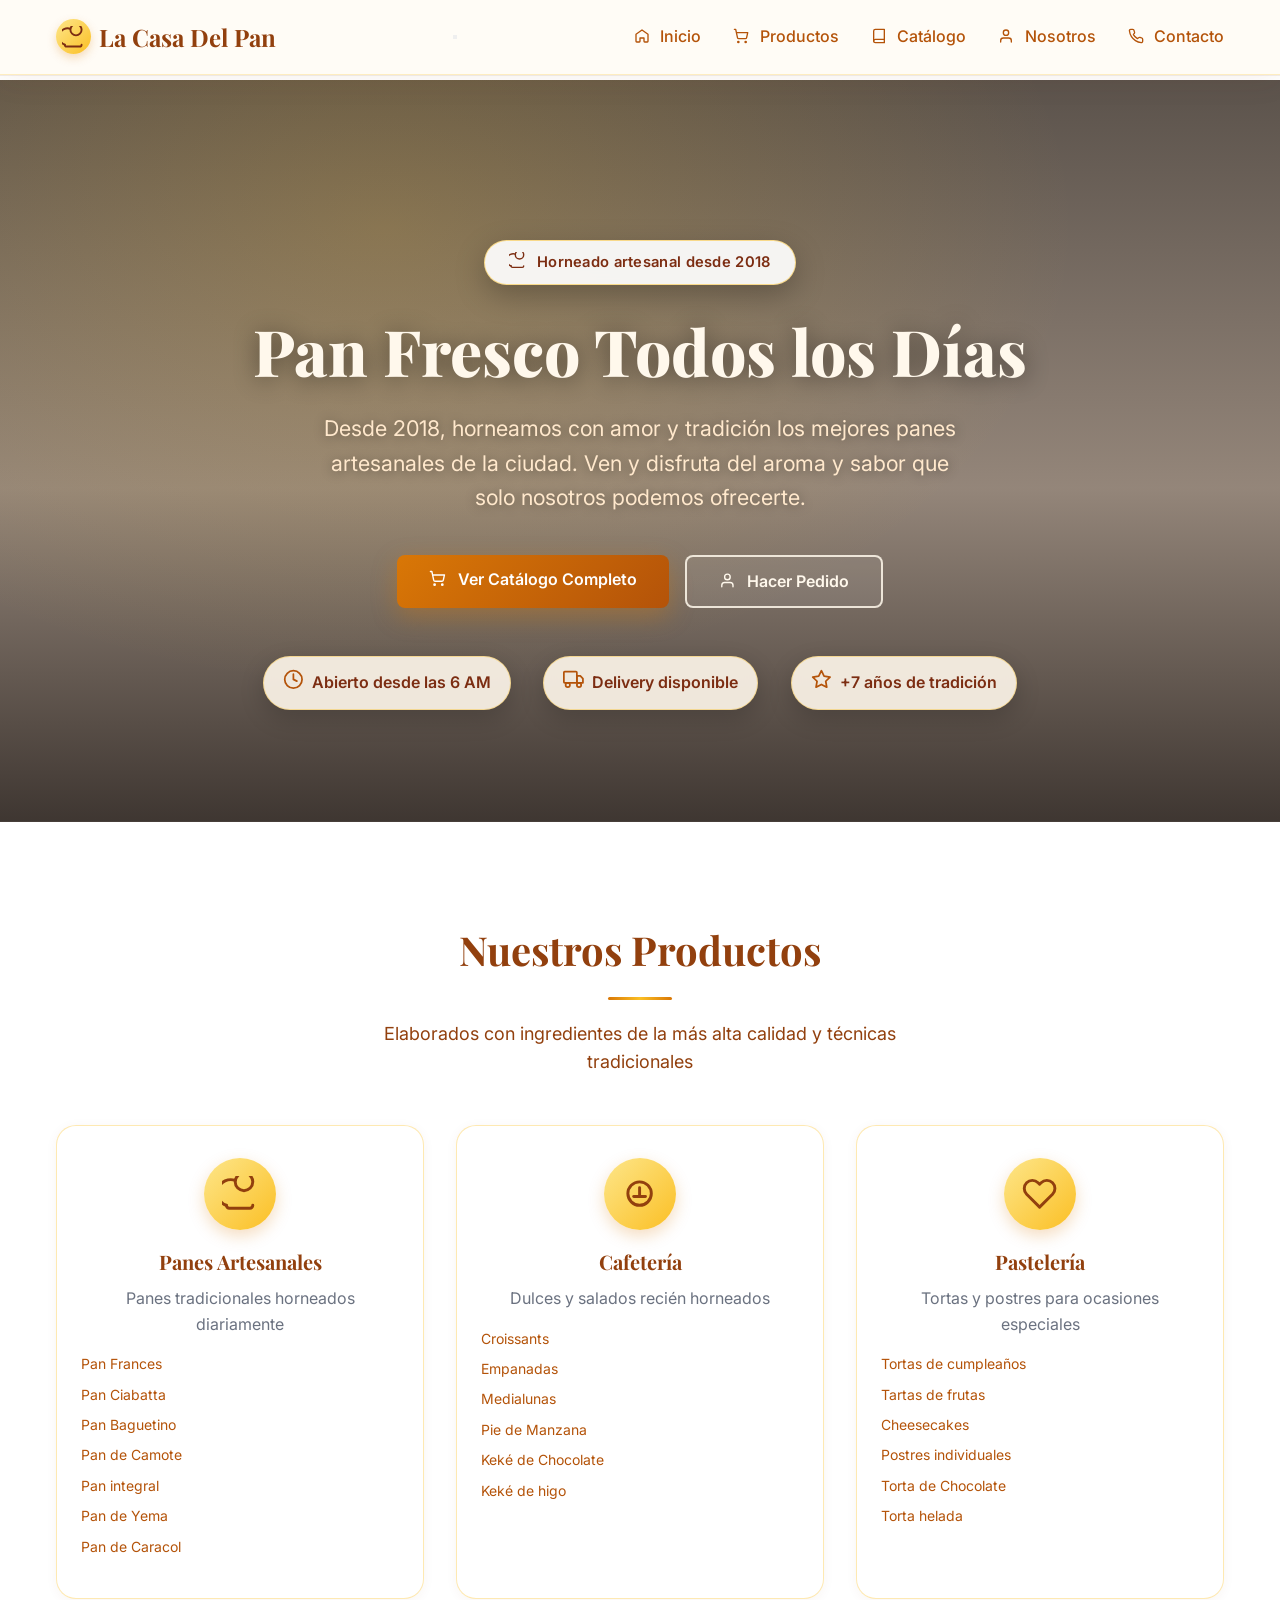
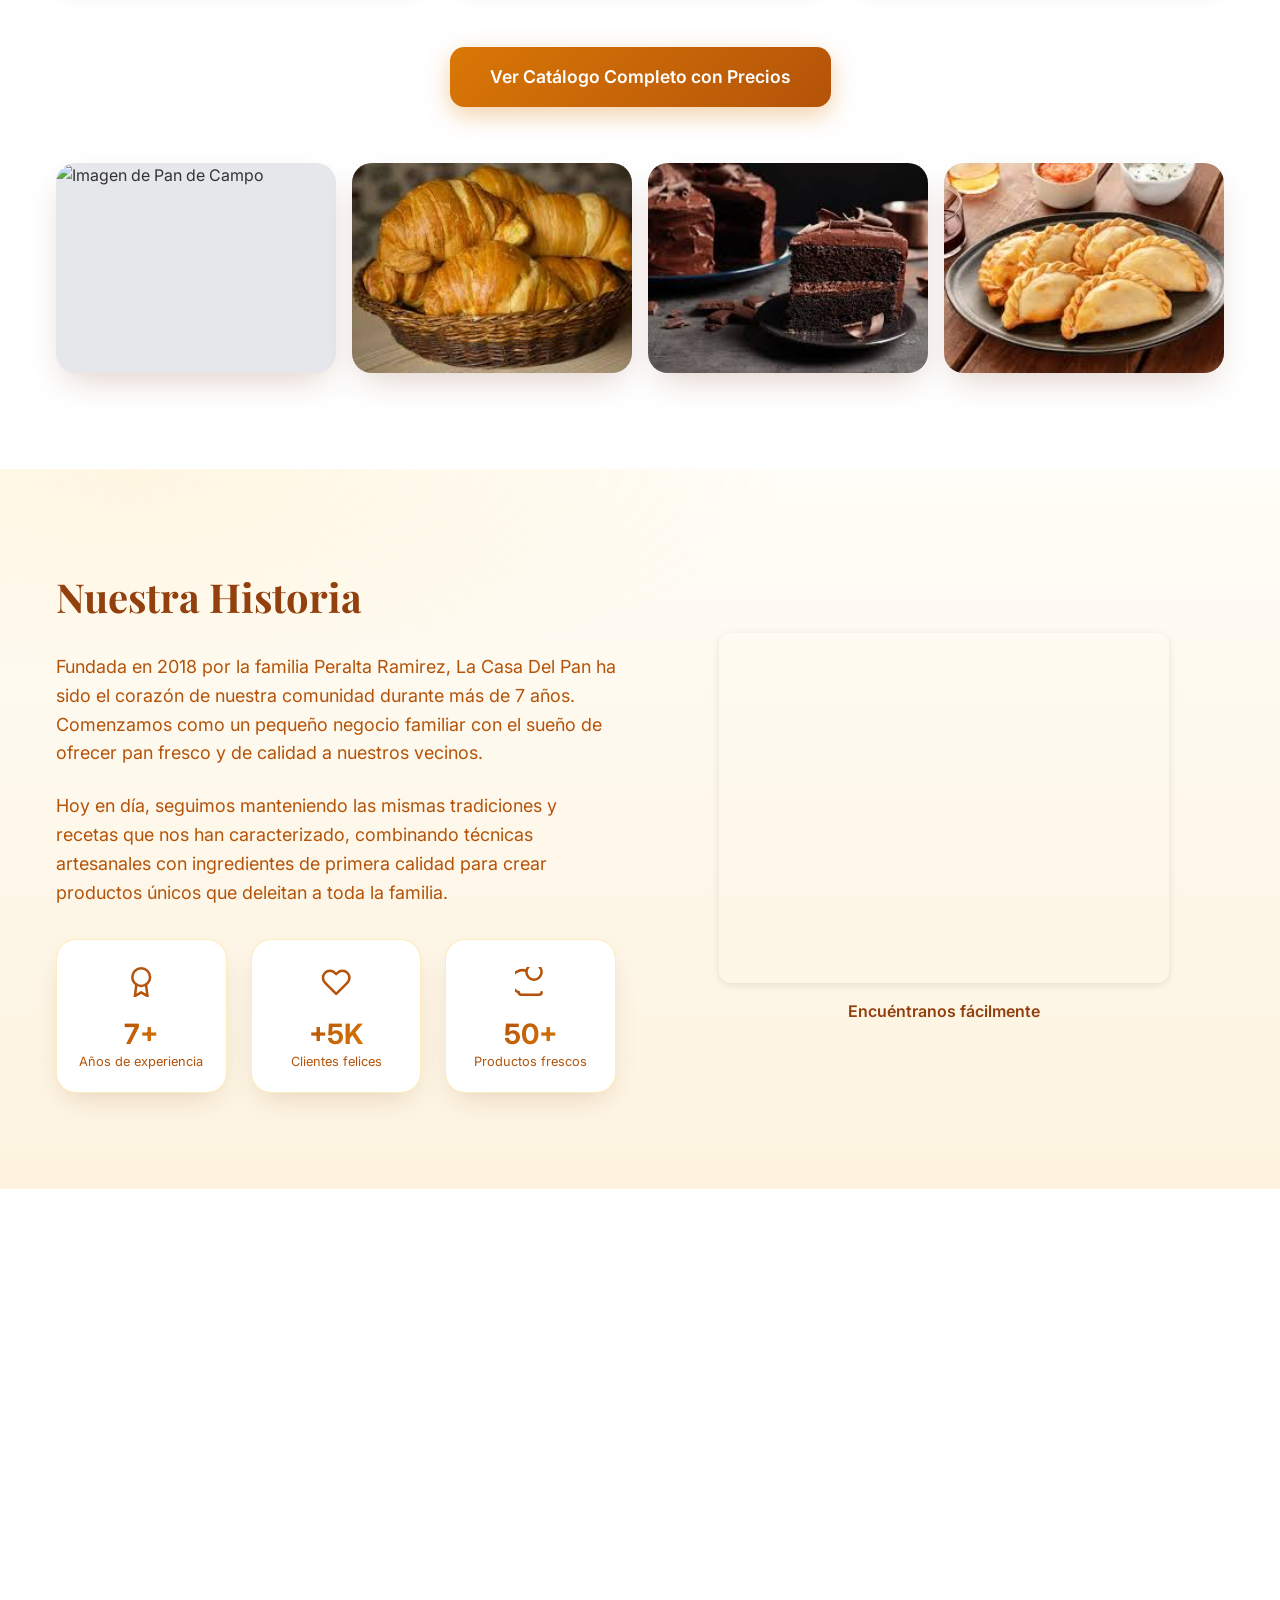
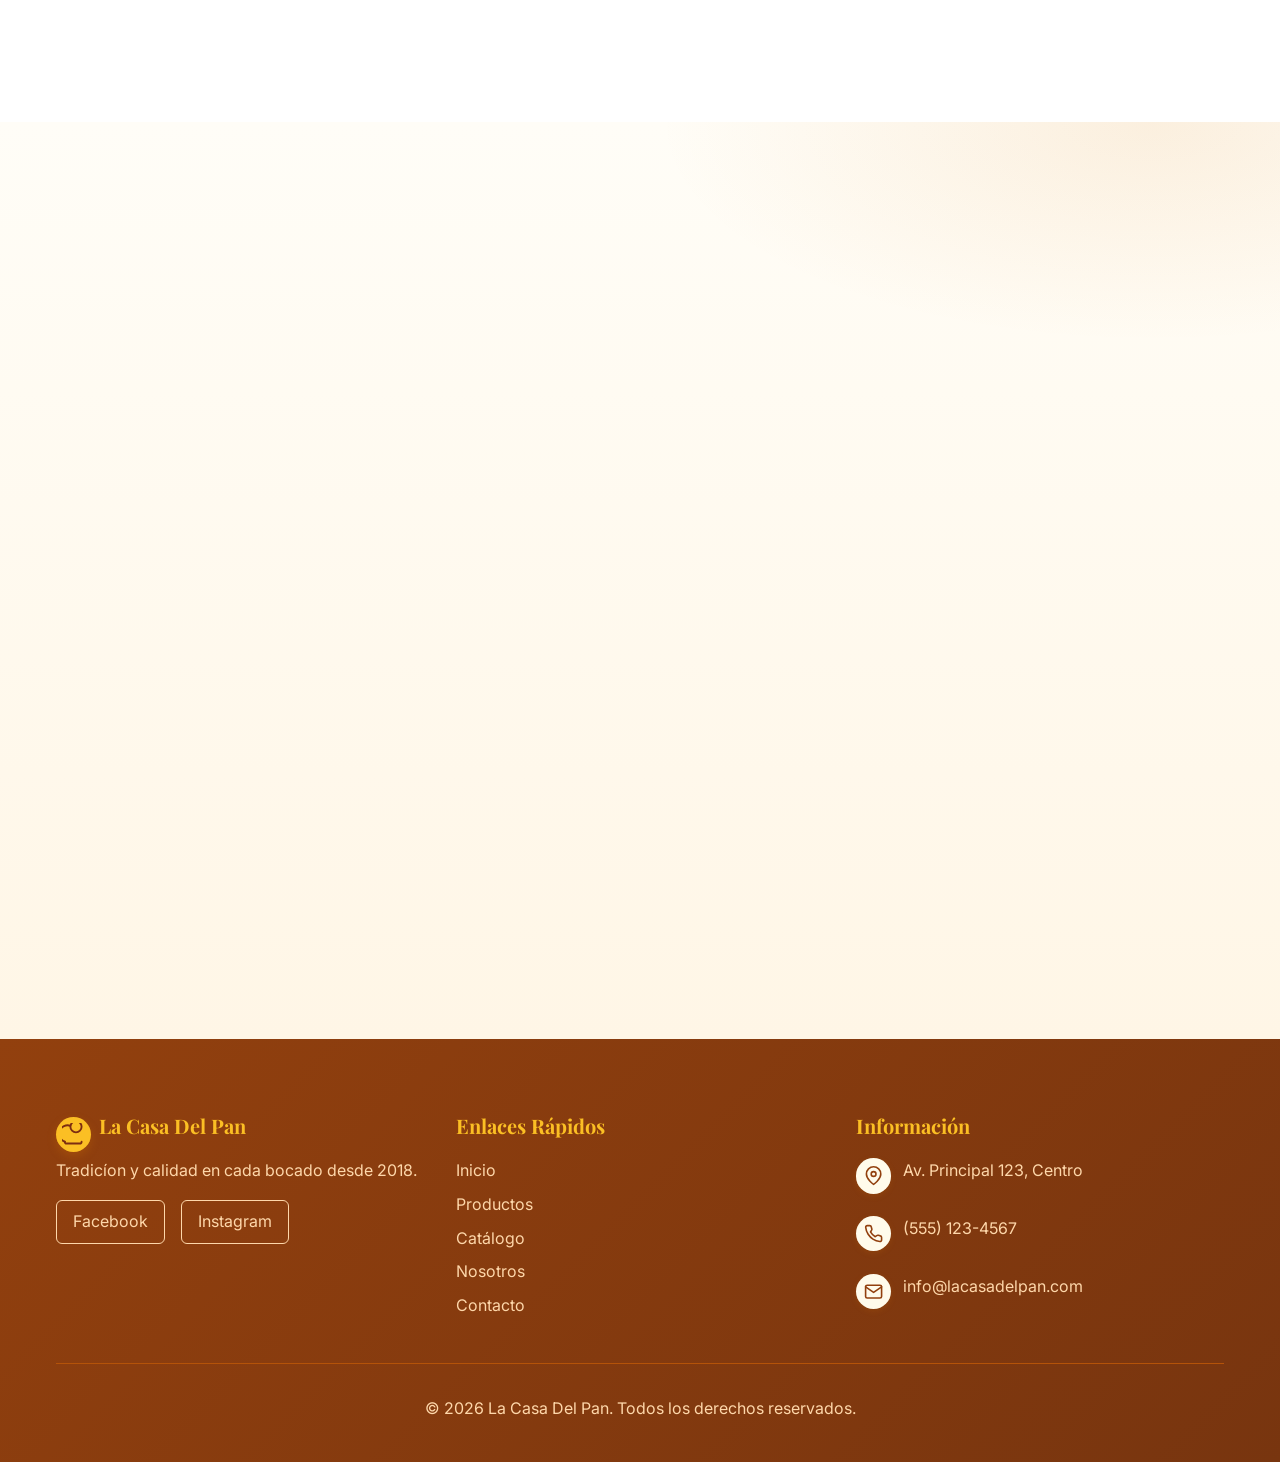
==== commit 4b1f47bb: "mejoras en el diseño" ====
--- a/index.html
+++ b/index.html
@@ -14,9 +14,10 @@
     <link rel="canonical" href="https://lacasadelpan.com">
     <link rel="preconnect" href="https://fonts.googleapis.com">
     <link rel="preconnect" href="https://fonts.gstatic.com" crossorigin>
+    <link rel="preload" as="image" href="https://images.unsplash.com/photo-1509440159596-0249088772ff?ixlib=rb-4.0.3&auto=format&fit=crop&w=1200&q=70" fetchpriority="high">
     <link href="https://fonts.googleapis.com/css2?family=Inter:wght@400;500;600;700&family=Playfair+Display:wght@600;700;800&display=swap" rel="stylesheet">
     <link rel="stylesheet" href="inicio.css">
-    <link rel="icon" href="data:image/svg+xml,<svg xmlns='http://www.w3.org/2000/svg' viewBox='0 0 100 100'><text y='.9em' font-size='90'>🥖</text></svg>">
+    <link rel="icon" href="data:image/svg+xml,%3Csvg xmlns='http://www.w3.org/2000/svg' viewBox='0 0 24 24' fill='none' stroke='%23d97706' stroke-width='2' stroke-linecap='round' stroke-linejoin='round'%3E%3Cpath d='M9 4a6 6 0 0 0 12 0 6 6 0 0 0-12 0'/%3E%3Cpath d='M3 20c0 1.1.9 2 2 2h14c1.1 0 2-.9 2-2'/%3E%3Cpath d='M3 20a9 9 0 0 1 6-17'/%3E%3C/svg%3E">
 </head>
 <body>
     <!-- Header -->
@@ -24,7 +25,9 @@
         <div class="container">
             <div class="header-content">
                 <div class="logo">
-                    <span class="logo-icon">🥖</span>
+                    <span class="logo-icon">
+                        <svg xmlns="http://www.w3.org/2000/svg" viewBox="0 0 24 24" fill="none" stroke="currentColor" stroke-width="2" stroke-linecap="round" stroke-linejoin="round" aria-hidden="true"><path d="M9 4a6 6 0 0 0 12 0 6 6 0 0 0-12 0"/><path d="M3 20c0 1.1.9 2 2 2h14c1.1 0 2-.9 2-2"/><path d="M3 20a9 9 0 0 1 6-17"/></svg>
+                    </span>
                     <h1>La Casa Del Pan</h1>
                 </div>
                 <button class="menu-toggle" id="menuToggle" aria-label="Abrir menú">
@@ -33,11 +36,11 @@
                     <span class="bar"></span>
                 </button>
                 <nav id="mainNav">
-                    <a href="#inicio">🏠 Inicio</a>
-                    <a href="#productos">🍞 Productos</a>
-                    <a href="catalogo.html">📖 Catálogo</a>
-                    <a href="#nosotros">👨‍🍳 Nosotros</a>
-                    <a href="#contacto">📞 Contacto</a>
+                    <a href="#inicio"><svg xmlns="http://www.w3.org/2000/svg" viewBox="0 0 24 24" fill="none" stroke="currentColor" stroke-width="2" stroke-linecap="round" stroke-linejoin="round" aria-hidden="true"><path d="M3 9.5 12 3l9 6.5V20a1 1 0 0 1-1 1h-4a1 1 0 0 1-1-1v-5h-6v5a1 1 0 0 1-1 1H4a1 1 0 0 1-1-1z"/></svg> Inicio</a>
+                    <a href="#productos"><svg xmlns="http://www.w3.org/2000/svg" viewBox="0 0 24 24" fill="none" stroke="currentColor" stroke-width="2" stroke-linecap="round" stroke-linejoin="round" aria-hidden="true"><circle cx="8" cy="21" r="1"/><circle cx="19" cy="21" r="1"/><path d="M2.05 2.05h2l2.66 12.42a2 2 0 0 0 2 1.58h9.78a2 2 0 0 0 1.95-1.57l1.65-7.43H5.12"/></svg> Productos</a>
+                    <a href="catalogo.html"><svg xmlns="http://www.w3.org/2000/svg" viewBox="0 0 24 24" fill="none" stroke="currentColor" stroke-width="2" stroke-linecap="round" stroke-linejoin="round" aria-hidden="true"><path d="M4 19.5A2.5 2.5 0 0 1 6.5 17H20"/><path d="M6.5 2H20v20H6.5A2.5 2.5 0 0 1 4 19.5v-15A2.5 2.5 0 0 1 6.5 2z"/></svg> Catálogo</a>
+                    <a href="#nosotros"><svg xmlns="http://www.w3.org/2000/svg" viewBox="0 0 24 24" fill="none" stroke="currentColor" stroke-width="2" stroke-linecap="round" stroke-linejoin="round" aria-hidden="true"><path d="M20 21v-2a4 4 0 0 0-4-4H8a4 4 0 0 0-4 4v2"/><circle cx="12" cy="7" r="4"/></svg> Nosotros</a>
+                    <a href="#contacto"><svg xmlns="http://www.w3.org/2000/svg" viewBox="0 0 24 24" fill="none" stroke="currentColor" stroke-width="2" stroke-linecap="round" stroke-linejoin="round" aria-hidden="true"><path d="M22 16.92v3a2 2 0 0 1-2.18 2 19.79 19.79 0 0 1-8.63-3.07 19.5 19.5 0 0 1-6-6 19.79 19.79 0 0 1-3.07-8.67A2 2 0 0 1 4.11 2h3a2 2 0 0 1 2 1.72c.12.8.34 1.58.66 2.32a2 2 0 0 1-.45 2.11L8.09 9.91a16 16 0 0 0 6 6l1.76-1.26a2 2 0 0 1 2.11-.45c.74.32 1.52.54 2.32.66A2 2 0 0 1 22 16.92z"/></svg> Contacto</a>
                 </nav>
             </div>
         </div>
@@ -46,27 +49,27 @@
     <!-- Hero Section -->
     <section id="inicio" class="hero">
         <div class="container">
-            <span class="hero-badge">✨ Horneado artesanal desde 2018</span>
-            <h2><span class="hero-emoji">🥐</span> Pan Fresco Todos los Días <span class="hero-emoji">🍞</span></h2>
+            <span class="hero-badge"><svg xmlns="http://www.w3.org/2000/svg" viewBox="0 0 24 24" fill="none" stroke="currentColor" stroke-width="2" stroke-linecap="round" stroke-linejoin="round" aria-hidden="true"><path d="M9 4a6 6 0 0 0 12 0 6 6 0 0 0-12 0"/><path d="M3 20c0 1.1.9 2 2 2h14c1.1 0 2-.9 2-2"/><path d="M3 20a9 9 0 0 1 6-17"/></svg> Horneado artesanal desde 2018</span>
+            <h2>Pan Fresco Todos los Días</h2>
             <p>
                 Desde 2018, horneamos con amor y tradición los mejores panes artesanales de la ciudad.
                 Ven y disfruta del aroma y sabor que solo nosotros podemos ofrecerte.
             </p>
             <div class="hero-buttons">
-                <a href="catalogo.html" class="btn btn-primary">🛒 Ver Catálogo Completo</a>
-                <a href="#contacto" class="btn btn-outline">📝 Hacer Pedido</a>
+                <a href="catalogo.html" class="btn btn-primary"><svg xmlns="http://www.w3.org/2000/svg" viewBox="0 0 24 24" fill="none" stroke="currentColor" stroke-width="2" stroke-linecap="round" stroke-linejoin="round" aria-hidden="true"><circle cx="8" cy="21" r="1"/><circle cx="19" cy="21" r="1"/><path d="M2.05 2.05h2l2.66 12.42a2 2 0 0 0 2 1.58h9.78a2 2 0 0 0 1.95-1.57l1.65-7.43H5.12"/></svg> Ver Catálogo Completo</a>
+                <a href="#contacto" class="btn btn-outline"><svg xmlns="http://www.w3.org/2000/svg" viewBox="0 0 24 24" fill="none" stroke="currentColor" stroke-width="2" stroke-linecap="round" stroke-linejoin="round" aria-hidden="true"><path d="M20 21v-2a4 4 0 0 0-4-4H8a4 4 0 0 0-4 4v2"/><circle cx="12" cy="7" r="4"/></svg> Hacer Pedido</a>
             </div>
             <div class="hero-features">
                 <div class="hero-feature">
-                    <span class="feature-icon">⏰</span>
+                    <span class="feature-icon"><svg xmlns="http://www.w3.org/2000/svg" viewBox="0 0 24 24" fill="none" stroke="currentColor" stroke-width="2" stroke-linecap="round" stroke-linejoin="round" aria-hidden="true"><circle cx="12" cy="12" r="10"/><polyline points="12 6 12 12 16 14"/></svg></span>
                     <span class="feature-text">Abierto desde las 6 AM</span>
                 </div>
                 <div class="hero-feature">
-                    <span class="feature-icon">🚚</span>
+                    <span class="feature-icon"><svg xmlns="http://www.w3.org/2000/svg" viewBox="0 0 24 24" fill="none" stroke="currentColor" stroke-width="2" stroke-linecap="round" stroke-linejoin="round" aria-hidden="true"><rect x="1" y="3" width="15" height="13" rx="1"/><polygon points="16 8 20 8 23 11 23 16 16 16 16 8"/><circle cx="5.5" cy="18.5" r="2.5"/><circle cx="18.5" cy="18.5" r="2.5"/></svg></span>
                     <span class="feature-text">Delivery disponible</span>
                 </div>
                 <div class="hero-feature">
-                    <span class="feature-icon">⭐</span>
+                    <span class="feature-icon"><svg xmlns="http://www.w3.org/2000/svg" viewBox="0 0 24 24" fill="none" stroke="currentColor" stroke-width="2" stroke-linecap="round" stroke-linejoin="round" aria-hidden="true"><polygon points="12 2 15.09 8.26 22 9.27 17 14.14 18.18 21.02 12 17.77 5.82 21.02 7 14.14 2 9.27 8.91 8.26 12 2"/></svg></span>
                     <span class="feature-text">+7 años de tradición</span>
                 </div>
             </div>
@@ -77,51 +80,51 @@
     <section id="productos" class="products">
         <div class="container">
             <div class="section-title">
-                <h3><span class="title-emoji">🍰</span> Nuestros Productos <span class="title-emoji">🥯</span></h3>
+                <h3>Nuestros Productos</h3>
                 <p>Elaborados con ingredientes de la más alta calidad y técnicas tradicionales</p>
             </div>
 
             <div class="products-grid">
                 <div class="product-card">
-                    <div class="product-icon">🥖</div>
+                    <div class="product-icon"><svg xmlns="http://www.w3.org/2000/svg" viewBox="0 0 24 24" fill="none" stroke="currentColor" stroke-width="2" stroke-linecap="round" stroke-linejoin="round"><path d="M9 4a6 6 0 0 0 12 0 6 6 0 0 0-12 0"/><path d="M3 20c0 1.1.9 2 2 2h14c1.1 0 2-.9 2-2"/><path d="M3 20a9 9 0 0 1 6-17"/></svg></div>
                     <h4>Panes Artesanales</h4>
                     <p class="description">Panes tradicionales horneados diariamente</p>
                     <ul class="product-list">
-                        <li>🍞 Pan Frances</li>
-                        <li>🥖 Pan Ciabatta</li>
-                        <li>🥐 Pan Baguetino</li>
-                        <li>🍠 Pan de Camote</li>
-                        <li>🌾 Pan integral</li>
-                        <li>🥚 Pan de Yema</li>
-                        <li>🐚 Pan de Caracol</li>
+                        <li>Pan Frances</li>
+                        <li>Pan Ciabatta</li>
+                        <li>Pan Baguetino</li>
+                        <li>Pan de Camote</li>
+                        <li>Pan integral</li>
+                        <li>Pan de Yema</li>
+                        <li>Pan de Caracol</li>
                     </ul>
                 </div>
 
                 <div class="product-card">
-                    <div class="product-icon">🥐</div>
+                    <div class="product-icon"><svg xmlns="http://www.w3.org/2000/svg" viewBox="0 0 24 24" fill="none" stroke="currentColor" stroke-width="2" stroke-linecap="round" stroke-linejoin="round"><circle cx="12" cy="12" r="8"/><line x1="12" y1="8" x2="12" y2="14"/><line x1="12" y1="14" x2="8" y2="14"/><line x1="12" y1="14" x2="16" y2="14"/></svg></div>
                     <h4>Cafetería</h4>
                     <p class="description">Dulces y salados recién horneados</p>
                     <ul class="product-list">
-                        <li>🥐 Croissants</li>
-                        <li>🥟 Empanadas</li>
-                        <li>🥮 Medialunas</li>
-                        <li>🥧 Pie de Manzana</li>
-                        <li>🍰 Keké de Chocolate</li>
-                        <li>🍇 Keké de higo</li>
+                        <li>Croissants</li>
+                        <li>Empanadas</li>
+                        <li>Medialunas</li>
+                        <li>Pie de Manzana</li>
+                        <li>Keké de Chocolate</li>
+                        <li>Keké de higo</li>
                     </ul>
                 </div>
 
                 <div class="product-card">
-                    <div class="product-icon">🎂</div>
+                    <div class="product-icon"><svg xmlns="http://www.w3.org/2000/svg" viewBox="0 0 24 24" fill="none" stroke="currentColor" stroke-width="2" stroke-linecap="round" stroke-linejoin="round"><path d="M20.84 4.61a5.5 5.5 0 0 0-7.78 0L12 5.67l-1.06-1.06a5.5 5.5 0 0 0-7.78 7.78l1.06 1.06L12 21.23l7.78-7.78 1.06-1.06a5.5 5.5 0 0 0 0-7.78z"/></svg></div>
                     <h4>Pastelería</h4>
                     <p class="description">Tortas y postres para ocasiones especiales</p>
                     <ul class="product-list">
-                        <li>🎂 Tortas de cumpleaños</li>
-                        <li>🥧 Tartas de frutas</li>
-                        <li>🍰 Cheesecakes</li>
-                        <li>🍮 Postres individuales</li>
-                        <li>🍫 Torta de Chocolate</li>
-                        <li>🍦 Torta helada</li>
+                        <li>Tortas de cumpleaños</li>
+                        <li>Tartas de frutas</li>
+                        <li>Cheesecakes</li>
+                        <li>Postres individuales</li>
+                        <li>Torta de Chocolate</li>
+                        <li>Torta helada</li>
                     </ul>
                 </div>
             </div>
@@ -129,14 +132,14 @@
             <!-- Botón Ver Catálogo -->
             <div style="text-align: center; margin-bottom: 3rem;">
                 <a href="catalogo.html" class="btn btn-primary" style="font-size: 1.1rem; padding: 1rem 2.5rem;">
-                    📋 Ver Catálogo Completo con Precios
+                    Ver Catálogo Completo con Precios
                 </a>
             </div>
 
             <!-- Gallery -->
             <div class="gallery">
                 <div class="gallery-item">
-                    <img src="https://images.unsplash.com/photo-1549931319-a545dcf3bc73?ixlib=rb-4.0.3&auto=format&fit=crop&w=400&q=80" alt="Imagen de Pan de Campo">
+                    <img src="https://images.unsplash.com/photo-1549931319-a545dcf3bc73?ixlib=rb-4.0.3&auto=format&fit=crop&w=400&q=80" alt="Imagen de Pan de Campo" loading="lazy" decoding="async">
                     <div class="gallery-overlay">
                         <span class="badge">Panes frescos</span>
                     </div>
@@ -168,30 +171,30 @@
         <div class="container">
             <div class="about-content">
                 <div class="about-text">
-                    <h3><span class="title-emoji">👨‍🍳</span> Nuestra Historia</h3>
+                    <h3>Nuestra Historia</h3>
                     <p>
                         Fundada en 2018 por la familia Peralta Ramirez, La Casa Del Pan ha sido el corazón de nuestra
                         comunidad durante más de 7 años. Comenzamos como un pequeño negocio familiar con el sueño
-                        de ofrecer pan fresco y de calidad a nuestros vecinos. 💛
+                        de ofrecer pan fresco y de calidad a nuestros vecinos.
                     </p>
                     <p>
                         Hoy en día, seguimos manteniendo las mismas tradiciones y recetas que nos han caracterizado,
                         combinando técnicas artesanales con ingredientes de primera calidad para crear productos
-                        únicos que deleitan a toda la familia. 👨‍👩‍👧‍👦
+                        únicos que deleitan a toda la familia.
                     </p>
                     <div class="about-stats">
                         <div class="stat">
-                            <span class="stat-icon">🏆</span>
+                            <span class="stat-icon"><svg xmlns="http://www.w3.org/2000/svg" viewBox="0 0 24 24" fill="none" stroke="currentColor" stroke-width="2" stroke-linecap="round" stroke-linejoin="round"><circle cx="12" cy="8" r="7"/><polyline points="8.21 13.89 7 23 12 20 17 23 15.79 13.88"/></svg></span>
                             <span class="stat-number">7+</span>
                             <span class="stat-label">Años de experiencia</span>
                         </div>
                         <div class="stat">
-                            <span class="stat-icon">😊</span>
+                            <span class="stat-icon"><svg xmlns="http://www.w3.org/2000/svg" viewBox="0 0 24 24" fill="none" stroke="currentColor" stroke-width="2" stroke-linecap="round" stroke-linejoin="round"><path d="M20.84 4.61a5.5 5.5 0 0 0-7.78 0L12 5.67l-1.06-1.06a5.5 5.5 0 0 0-7.78 7.78l1.06 1.06L12 21.23l7.78-7.78 1.06-1.06a5.5 5.5 0 0 0 0-7.78z"/></svg></span>
                             <span class="stat-number">+5K</span>
                             <span class="stat-label">Clientes felices</span>
                         </div>
                         <div class="stat">
-                            <span class="stat-icon">🥖</span>
+                            <span class="stat-icon"><svg xmlns="http://www.w3.org/2000/svg" viewBox="0 0 24 24" fill="none" stroke="currentColor" stroke-width="2" stroke-linecap="round" stroke-linejoin="round"><path d="M9 4a6 6 0 0 0 12 0 6 6 0 0 0-12 0"/><path d="M3 20c0 1.1.9 2 2 2h14c1.1 0 2-.9 2-2"/><path d="M3 20a9 9 0 0 1 6-17"/></svg></span>
                             <span class="stat-number">50+</span>
                             <span class="stat-label">Productos frescos</span>
                         </div>
@@ -202,7 +205,7 @@
                         src="https://www.google.com/maps?q=Av.+Principal+123,+Centro,+Ciudad,+CP+12345&output=embed"
                         width="350" height="250" style="border:0; border-radius:12px; box-shadow:0 2px 8px rgba(0,0,0,0.1);" allowfullscreen="" loading="lazy" referrerpolicy="no-referrer-when-downgrade">
                     </iframe>
-                    <p style="color:#92400e; font-weight:600;">📍 Encuéntranos fácilmente</p>
+                    <p style="color:#92400e; font-weight:600;">Encuéntranos fácilmente</p>
                 </div>
             </div>
         </div>
@@ -214,29 +217,29 @@
             <div class="info-grid">
                 <div class="info-card">
                     <h4>
-                        <span class="info-icon">🕐</span>
+                        <span class="info-icon"><svg xmlns="http://www.w3.org/2000/svg" viewBox="0 0 24 24" fill="none" stroke="currentColor" stroke-width="2" stroke-linecap="round" stroke-linejoin="round"><circle cx="12" cy="12" r="10"/><polyline points="12 6 12 12 16 14"/></svg></span>
                         Horarios de Atención
                     </h4>
                     <div class="schedule-item">
-                        <span class="schedule-day">📅 Lunes - Sábados:</span>
+                        <span class="schedule-day">Lunes - Sábados:</span>
                         <span class="schedule-time">6:00 AM - 7:00 PM</span>
                     </div>
                     <div class="schedule-item">
-                        <span class="schedule-day">📅 Domingos:</span>
+                        <span class="schedule-day">Domingos:</span>
                         <span class="schedule-time">7:00 AM - 1:00 PM</span>
                     </div>
                     <div class="note">
-                        <p>💡 <strong>Nota:</strong> Los productos frescos están disponibles desde las 7:00 AM todos los días.</p>
+                        <p><strong>Nota:</strong> Los productos frescos están disponibles desde las 7:00 AM todos los días.</p>
                     </div>
                 </div>
 
                 <div class="info-card">
                     <h4>
-                        <span class="info-icon">📍</span>
+                        <span class="info-icon"><svg xmlns="http://www.w3.org/2000/svg" viewBox="0 0 24 24" fill="none" stroke="currentColor" stroke-width="2" stroke-linecap="round" stroke-linejoin="round"><path d="M21 10c0 7-9 13-9 13s-9-6-9-13a9 9 0 0 1 18 0z"/><circle cx="12" cy="10" r="3"/></svg></span>
                         Ubicación y Contacto
                     </h4>
                     <div class="contact-item">
-                        <span class="contact-emoji">📍</span>
+                        <span class="contact-emoji"><svg xmlns="http://www.w3.org/2000/svg" viewBox="0 0 24 24" fill="none" stroke="currentColor" stroke-width="2" stroke-linecap="round" stroke-linejoin="round"><path d="M21 10c0 7-9 13-9 13s-9-6-9-13a9 9 0 0 1 18 0z"/><circle cx="12" cy="10" r="3"/></svg></span>
                         <div>
                             <p><strong>Dirección</strong></p>
                             <p>Av. Principal 123, Centro</p>
@@ -244,14 +247,14 @@
                         </div>
                     </div>
                     <div class="contact-item">
-                        <span class="contact-emoji">📞</span>
+                        <span class="contact-emoji"><svg xmlns="http://www.w3.org/2000/svg" viewBox="0 0 24 24" fill="none" stroke="currentColor" stroke-width="2" stroke-linecap="round" stroke-linejoin="round"><path d="M22 16.92v3a2 2 0 0 1-2.18 2 19.79 19.79 0 0 1-8.63-3.07 19.5 19.5 0 0 1-6-6 19.79 19.79 0 0 1-3.07-8.67A2 2 0 0 1 4.11 2h3a2 2 0 0 1 2 1.72c.12.8.34 1.58.66 2.32a2 2 0 0 1-.45 2.11L8.09 9.91a16 16 0 0 0 6 6l1.76-1.26a2 2 0 0 1 2.11-.45c.74.32 1.52.54 2.32.66A2 2 0 0 1 22 16.92z"/></svg></span>
                         <div>
                             <p><strong>Teléfono</strong></p>
                             <p>(555) 123-4567</p>
                         </div>
                     </div>
                     <div class="contact-item">
-                        <span class="contact-emoji">✉️</span>
+                        <span class="contact-emoji"><svg xmlns="http://www.w3.org/2000/svg" viewBox="0 0 24 24" fill="none" stroke="currentColor" stroke-width="2" stroke-linecap="round" stroke-linejoin="round"><path d="M4 4h16c1.1 0 2 .9 2 2v12c0 1.1-.9 2-2 2H4c-1.1 0-2-.9-2-2V6c0-1.1.9-2 2-2z"/><polyline points="22,6 12,13 2,6"/></svg></span>
                         <div>
                             <p><strong>Email</strong></p>
                             <p>info@lacasadelpan.com</p>
@@ -267,7 +270,7 @@
         <div class="container">
             <div class="contact-form">
                 <div class="section-title">
-                    <h3><span class="title-emoji">💌</span> Contáctanos <span class="title-emoji">📨</span></h3>
+                    <h3>Contáctanos</h3>
                     <p>¿Tienes alguna pregunta o quieres hacer un pedido especial? ¡Escríbenos!</p>
                 </div>
 
@@ -275,23 +278,23 @@
                     <form id="contactForm">
                         <div class="form-row">
                             <div class="form-group">
-                                <label for="nombre">👤 Nombre</label>
+                                <label for="nombre">Nombre</label>
                                 <input type="text" id="nombre" class="form-control" placeholder="Tu nombre completo">
                             </div>
                             <div class="form-group">
-                                <label for="email">✉️ Email</label>
+                                <label for="email">Email</label>
                                 <input type="email" id="email" class="form-control" placeholder="tu@email.com">
                             </div>
                         </div>
                         <div class="form-group">
-                            <label for="telefono">📞 Teléfono</label>
+                            <label for="telefono">Teléfono</label>
                             <input type="tel" id="telefono" class="form-control" placeholder="(555) 123-4567">
                         </div>
                         <div class="form-group">
-                            <label for="mensaje">💬 Mensaje</label>
+                            <label for="mensaje">Mensaje</label>
                             <textarea id="mensaje" class="form-control" placeholder="Cuéntanos en qué podemos ayudarte..."></textarea>
                         </div>
-                        <button type="submit" class="btn btn-primary" style="width: 100%;">📱 Enviar por WhatsApp</button>
+                        <button type="submit" class="btn btn-primary" style="width: 100%;">Enviar por WhatsApp</button>
                     </form>
                 </div>
             </div>
@@ -304,46 +307,46 @@
             <div class="footer-content">
                 <div class="footer-section">
                     <div class="logo">
-                        <span class="logo-icon" style="background: #fbbf24;">🥖</span>
+                        <span class="logo-icon" style="background: #fbbf24;"><svg xmlns="http://www.w3.org/2000/svg" viewBox="0 0 24 24" fill="none" stroke="currentColor" stroke-width="2" stroke-linecap="round" stroke-linejoin="round" aria-hidden="true"><path d="M9 4a6 6 0 0 0 12 0 6 6 0 0 0-12 0"/><path d="M3 20c0 1.1.9 2 2 2h14c1.1 0 2-.9 2-2"/><path d="M3 20a9 9 0 0 1 6-17"/></svg></span>
                         <h4>La Casa Del Pan</h4>
                     </div>
-                    <p>💛 Tradición y calidad en cada bocado desde 2018.</p>
+                    <p>Tradicíon y calidad en cada bocado desde 2018.</p>
                     <div class="social-buttons">
-                        <a href="#" class="social-btn">📘 Facebook</a>
-                        <a href="#" class="social-btn">📷 Instagram</a>
+                        <a href="#" class="social-btn">Facebook</a>
+                        <a href="#" class="social-btn">Instagram</a>
                     </div>
                 </div>
 
                 <div class="footer-section">
-                    <h4>🔗 Enlaces Rápidos</h4>
+                    <h4>Enlaces Rápidos</h4>
                     <ul class="footer-links">
-                        <li><a href="#inicio">🏠 Inicio</a></li>
-                        <li><a href="#productos">🍞 Productos</a></li>
-                        <li><a href="catalogo.html">📖 Catálogo</a></li>
-                        <li><a href="#nosotros">👨‍🍳 Nosotros</a></li>
-                        <li><a href="#contacto">📞 Contacto</a></li>
+                        <li><a href="#inicio">Inicio</a></li>
+                        <li><a href="#productos">Productos</a></li>
+                        <li><a href="catalogo.html">Catálogo</a></li>
+                        <li><a href="#nosotros">Nosotros</a></li>
+                        <li><a href="#contacto">Contacto</a></li>
                     </ul>
                 </div>
 
                 <div class="footer-section">
-                    <h4>📋 Información</h4>
-                    <div class="contact-item">
-                        <span class="contact-emoji">📍</span>
+                    <h4>Información</h4>
+                    <div class="contact-item">
+                        <span class="contact-emoji"><svg xmlns="http://www.w3.org/2000/svg" viewBox="0 0 24 24" fill="none" stroke="currentColor" stroke-width="2" stroke-linecap="round" stroke-linejoin="round"><path d="M21 10c0 7-9 13-9 13s-9-6-9-13a9 9 0 0 1 18 0z"/><circle cx="12" cy="10" r="3"/></svg></span>
                         <p>Av. Principal 123, Centro</p>
                     </div>
                     <div class="contact-item">
-                        <span class="contact-emoji">📞</span>
+                        <span class="contact-emoji"><svg xmlns="http://www.w3.org/2000/svg" viewBox="0 0 24 24" fill="none" stroke="currentColor" stroke-width="2" stroke-linecap="round" stroke-linejoin="round"><path d="M22 16.92v3a2 2 0 0 1-2.18 2 19.79 19.79 0 0 1-8.63-3.07 19.5 19.5 0 0 1-6-6 19.79 19.79 0 0 1-3.07-8.67A2 2 0 0 1 4.11 2h3a2 2 0 0 1 2 1.72c.12.8.34 1.58.66 2.32a2 2 0 0 1-.45 2.11L8.09 9.91a16 16 0 0 0 6 6l1.76-1.26a2 2 0 0 1 2.11-.45c.74.32 1.52.54 2.32.66A2 2 0 0 1 22 16.92z"/></svg></span>
                         <p>(555) 123-4567</p>
                     </div>
                     <div class="contact-item">
-                        <span class="contact-emoji">✉️</span>
+                        <span class="contact-emoji"><svg xmlns="http://www.w3.org/2000/svg" viewBox="0 0 24 24" fill="none" stroke="currentColor" stroke-width="2" stroke-linecap="round" stroke-linejoin="round"><path d="M4 4h16c1.1 0 2 .9 2 2v12c0 1.1-.9 2-2 2H4c-1.1 0-2-.9-2-2V6c0-1.1.9-2 2-2z"/><polyline points="22,6 12,13 2,6"/></svg></span>
                         <p>info@lacasadelpan.com</p>
                     </div>
                 </div>
             </div>
 
             <div class="footer-bottom">
-                <p>© 2026 La Casa Del Pan. Hecho con 💛 · Todos los derechos reservados.</p>
+                <p>© 2026 La Casa Del Pan. Todos los derechos reservados.</p>
             </div>
         </div>
     </footer>
--- a/inicio.css
+++ b/inicio.css
@@ -29,13 +29,16 @@
 
 /* Header */
 header {
-    background: white;
-    box-shadow: 0 2px 4px rgba(0,0,0,0.1);
-    border-bottom: 2px solid #fbbf24;
+    background: rgba(255, 252, 245, 0.85);
+    box-shadow: 0 1px 0 rgba(120, 53, 15, 0.08), 0 8px 30px rgba(120, 53, 15, 0.06);
+    border-bottom: 1px solid rgba(251, 191, 36, 0.25);
     position: fixed;
     width: 100%;
     top: 0;
     z-index: 1000;
+    backdrop-filter: blur(14px);
+    -webkit-backdrop-filter: blur(14px);
+    transition: background 0.3s ease, box-shadow 0.3s ease;
 }
 
 .header-content {
@@ -88,8 +91,11 @@
 
 /* Hero Section */
 .hero {
-    background: linear-gradient(135deg, #fffbeb 0%, #fed7aa 50%, #fdba74 100%);
-    padding: 8rem 1rem 5rem;
+    background:
+        linear-gradient(180deg, rgba(28, 16, 6, 0.72) 0%, rgba(60, 34, 12, 0.55) 55%, rgba(20, 10, 4, 0.82) 100%),
+        url('https://images.unsplash.com/photo-1509440159596-0249088772ff?ixlib=rb-4.0.3&auto=format&fit=crop&w=1200&q=70') center/cover no-repeat;
+    background-position: center 40%;
+    padding: 10rem 1rem 7rem;
     text-align: center;
     margin-top: 80px;
     position: relative;
@@ -97,39 +103,37 @@
 }
 
 .hero::before {
-    content: '🥖 🥐 🍞 🥯 🥨';
+    content: '';
     position: absolute;
-    top: 50%;
-    left: 50%;
-    transform: translate(-50%, -50%);
-    font-size: 8rem;
-    opacity: 0.04;
-    letter-spacing: 4rem;
-    white-space: nowrap;
+    inset: 0;
+    background: radial-gradient(ellipse at 30% 20%, rgba(251, 191, 36, 0.18), transparent 55%);
     pointer-events: none;
 }
 
 .hero-badge {
     display: inline-block;
-    background: rgba(255, 255, 255, 0.85);
-    color: #92400e;
-    padding: 0.5rem 1.25rem;
+    background: rgba(255, 255, 255, 0.92);
+    color: #7c2d12;
+    padding: 0.6rem 1.5rem;
     border-radius: 2rem;
-    font-size: 0.9rem;
+    font-size: 0.92rem;
     font-weight: 600;
-    margin-bottom: 1.5rem;
-    box-shadow: 0 4px 12px rgba(146, 64, 14, 0.12);
-    border: 1px solid #fbbf24;
+    letter-spacing: 0.02em;
+    margin-bottom: 1.8rem;
+    box-shadow: 0 10px 30px rgba(0, 0, 0, 0.25);
+    border: 1px solid rgba(251, 191, 36, 0.5);
+    backdrop-filter: blur(6px);
     position: relative;
     z-index: 1;
 }
 
 .hero h2 {
-    font-size: 3.5rem;
-    font-weight: bold;
-    color: #92400e;
+    font-size: 4rem;
+    font-weight: 800;
+    color: #fff8ec;
     margin-bottom: 1.5rem;
-    line-height: 1.2;
+    line-height: 1.15;
+    text-shadow: 0 2px 24px rgba(0, 0, 0, 0.45);
     position: relative;
     z-index: 1;
 }
@@ -137,15 +141,17 @@
 .hero-emoji {
     display: inline-block;
     animation: bounce 2s ease infinite;
+    filter: drop-shadow(0 2px 6px rgba(0, 0, 0, 0.3));
 }
 
 .hero p {
-    font-size: 1.25rem;
-    color: #b45309;
-    margin-bottom: 2rem;
-    max-width: 600px;
+    font-size: 1.35rem;
+    color: #ffe8cc;
+    margin-bottom: 2.5rem;
+    max-width: 640px;
     margin-left: auto;
     margin-right: auto;
+    text-shadow: 0 1px 12px rgba(0, 0, 0, 0.4);
     position: relative;
     z-index: 1;
 }
@@ -173,20 +179,21 @@
     display: flex;
     align-items: center;
     gap: 0.5rem;
-    background: rgba(255, 255, 255, 0.7);
-    padding: 0.6rem 1.1rem;
+    background: rgba(255, 248, 236, 0.9);
+    padding: 0.65rem 1.2rem;
     border-radius: 2rem;
-    font-weight: 500;
-    color: #92400e;
+    font-weight: 600;
+    color: #7c2d12;
     border: 1px solid rgba(251, 191, 36, 0.4);
-    backdrop-filter: blur(4px);
+    backdrop-filter: blur(6px);
+    box-shadow: 0 8px 24px rgba(0, 0, 0, 0.18);
     transition: all 0.3s ease;
 }
 
 .hero-feature:hover {
-    background: rgba(255, 255, 255, 0.95);
+    background: rgba(255, 248, 236, 1);
     transform: translateY(-3px);
-    box-shadow: 0 8px 20px rgba(146, 64, 14, 0.15);
+    box-shadow: 0 12px 28px rgba(0, 0, 0, 0.25);
 }
 
 .feature-icon {
@@ -207,22 +214,24 @@
 .btn-primary {
     background: linear-gradient(135deg, #d97706, #b45309);
     color: white;
-    box-shadow: 0 4px 12px rgba(217, 119, 6, 0.25);
+    box-shadow: 0 8px 24px rgba(217, 119, 6, 0.35);
 }
 
 .btn-primary:hover {
     background: linear-gradient(135deg, #b45309, #92400e);
-    box-shadow: 0 8px 20px rgba(217, 119, 6, 0.4);
+    box-shadow: 0 12px 32px rgba(217, 119, 6, 0.5);
 }
 
 .btn-outline {
-    background: transparent;
-    color: #d97706;
-    border: 2px solid #d97706;
+    background: rgba(255, 255, 255, 0.08);
+    color: #fff8ec;
+    border: 2px solid rgba(255, 248, 236, 0.85);
+    backdrop-filter: blur(4px);
 }
 
 .btn-outline:hover {
-    background: #fffbeb;
+    background: rgba(255, 248, 236, 0.95);
+    color: #7c2d12;
 }
 
 .hero-image {
@@ -283,15 +292,17 @@
 
 .product-card {
     background: white;
-    border: 2px solid #fbbf24;
-    border-radius: 0.5rem;
-    padding: 1.5rem;
+    border: 1px solid rgba(251, 191, 36, 0.35);
+    border-radius: 1.25rem;
+    padding: 2rem 1.5rem;
     text-align: center;
-    transition: box-shadow 0.3s;
+    box-shadow: 0 2px 12px rgba(120, 53, 15, 0.05);
+    transition: box-shadow 0.3s, transform 0.3s, border-color 0.3s;
 }
 
 .product-card:hover {
-    box-shadow: 0 10px 25px rgba(0, 0, 0, 0.1);
+    box-shadow: 0 24px 48px -16px rgba(120, 53, 15, 0.28);
+    border-color: rgba(217, 119, 6, 0.5);
 }
 
 .product-icon {
@@ -395,8 +406,10 @@
 
 /* About Section */
 .about {
-    padding: 4rem 1rem;
-    background: linear-gradient(to right, #fef3c7, #fed7aa);
+    padding: 6rem 1rem;
+    background:
+        radial-gradient(1200px 400px at 10% 0%, rgba(251, 191, 36, 0.10), transparent 55%),
+        linear-gradient(180deg, #fffdf7 0%, #fdf3df 100%);
 }
 
 .about-content {
@@ -492,9 +505,16 @@
 
 .info-card {
     background: white;
-    border: 2px solid #fbbf24;
-    border-radius: 0.5rem;
-    padding: 1.5rem;
+    border: 1px solid rgba(251, 191, 36, 0.3);
+    border-radius: 1.25rem;
+    padding: 2rem 1.75rem;
+    box-shadow: 0 4px 20px rgba(120, 53, 15, 0.06);
+    transition: transform 0.3s ease, box-shadow 0.3s ease;
+}
+
+.info-card:hover {
+    transform: translateY(-4px);
+    box-shadow: 0 18px 40px -12px rgba(120, 53, 15, 0.2);
 }
 
 .info-card h4 {
@@ -571,8 +591,10 @@
 
 /* Contact Form */
 .contact {
-    padding: 4rem 1rem;
-    background: linear-gradient(to bottom, #fffbeb, #fed7aa);
+    padding: 6rem 1rem;
+    background:
+        radial-gradient(900px 400px at 90% 0%, rgba(217, 119, 6, 0.10), transparent 55%),
+        linear-gradient(180deg, #fffdf7 0%, #fff6e6 100%);
 }
 
 .contact-form {
@@ -582,10 +604,10 @@
 
 .form-card {
     background: white;
-    border: 2px solid #fbbf24;
-    border-radius: 0.5rem;
-    padding: 2rem;
-    box-shadow: 0 10px 25px rgba(0, 0, 0, 0.1);
+    border: 1px solid rgba(251, 191, 36, 0.3);
+    border-radius: 1.5rem;
+    padding: 2.5rem 2.25rem;
+    box-shadow: 0 24px 60px -20px rgba(120, 53, 15, 0.35);
 }
 
 .form-row {
@@ -1171,3 +1193,172 @@
         padding: 0.85rem 1rem;
     }
 }
+
+/* ==========================================================
+   REFINAMIENTO PREMIUM — La Casa Del Pan (2026)
+   Capa visual añadida sobre la base. Mantiene estructura HTML.
+   ========================================================== */
+
+/* Secciones con más aire vertical */
+.products, .info {
+    padding-top: 6rem;
+    padding-bottom: 6rem;
+}
+
+/* Título de sección con acento decorativo */
+.section-title h3 {
+    position: relative;
+    padding-bottom: 1.1rem;
+}
+.section-title h3::after {
+    content: '';
+    position: absolute;
+    left: 50%;
+    bottom: 0;
+    transform: translateX(-50%);
+    width: 64px;
+    height: 3px;
+    border-radius: 3px;
+    background: linear-gradient(90deg, #d97706, #fbbf24, #d97706);
+}
+.section-title p {
+    margin-top: 1.25rem;
+    color: #92400e;
+}
+
+/* Stat cards (nosotros) con más refinamiento */
+.about-stats .stat {
+    border: 1px solid rgba(251, 191, 36, 0.3);
+    border-radius: 1.25rem;
+    box-shadow: 0 10px 30px -12px rgba(120, 53, 15, 0.25);
+}
+.stat-number {
+    background: linear-gradient(135deg, #b45309, #d97706);
+    -webkit-background-clip: text;
+    background-clip: text;
+    -webkit-text-fill-color: transparent;
+}
+
+/* Galería con esquinas más suaves y profundidad */
+.gallery-item {
+    border-radius: 1.25rem;
+    box-shadow: 0 14px 34px -10px rgba(120, 53, 15, 0.25);
+}
+
+/* Botón "Ver catálogo" dentro de la sección de productos */
+.products .btn-primary {
+    padding: 1.1rem 2.75rem;
+    font-size: 1.1rem;
+    border-radius: 0.9rem;
+}
+
+/* Ajuste de footer para respiración */
+footer {
+    padding: 4.5rem 1rem 2.5rem;
+}
+
+/* Hero pequeño en móviles: menos padding para no saturar */
+@media (max-width: 768px) {
+    .hero {
+        padding: 8rem 1rem 5rem;
+    }
+}
+
+/* ==========================================================
+   ICONOS SVG - estilos para los iconos vectoriales
+   ========================================================== */
+
+/* Iconos SVG dentro de contenedores circulares */
+.logo-icon svg,
+.product-icon svg,
+.info-icon svg,
+.contact-emoji svg {
+    width: 1.15rem;
+    height: 1.15rem;
+    color: #92400e;
+}
+.logo-icon svg {
+    width: 1.4rem;
+    height: 1.4rem;
+    color: #7c2d12;
+}
+.product-icon svg {
+    width: 2.2rem;
+    height: 2.2rem;
+    color: #92400e;
+}
+.info-icon svg {
+    width: 1.05rem;
+    height: 1.05rem;
+}
+.contact-emoji svg {
+    width: 1.2rem;
+    height: 1.2rem;
+}
+
+/* Iconos del hero en tinta clara sobre fondo oscuro */
+.hero-badge svg,
+.btn svg {
+    width: 1.05rem;
+    height: 1.05rem;
+    margin-right: 0.5rem;
+    vertical-align: -0.15em;
+}
+.hero-badge svg {
+    color: #7c2d12;
+    margin-right: 0.4rem;
+}
+.btn svg {
+    color: currentColor;
+}
+
+/* Iconos en las features del hero (sobre cards claras) */
+.hero-feature .feature-icon svg {
+    width: 1.3rem;
+    height: 1.3rem;
+    color: #b45309;
+}
+
+/* Iconos de stats */
+.stat-icon svg {
+    width: 1.9rem;
+    height: 1.9rem;
+    color: #b45309;
+    margin-bottom: 0;
+}
+
+/* Iconos de navegacion y footer en enlaces */
+nav a svg,
+footer a svg {
+    width: 1rem;
+    height: 1rem;
+    margin-right: 0.4rem;
+    vertical-align: -0.15em;
+    color: currentColor;
+}
+
+/* ==========================================================
+   OPTIMIZACION DE RENDIMIENTO: renderizado bajo demanda
+   ========================================================== */
+
+/* Solo renderizar secciones cuando estan cerca del viewport */
+.products,
+.about,
+.info,
+.contact {
+    content-visibility: auto;
+    contain-intrinsic-size: auto 900px;
+}
+
+/* Limitar propagacion de layout del header flotante */
+header {
+    will-change: transform;
+}
+
+/* Las features del hero usan transform para hover (sin reflow) */
+.hero-feature,
+.info-card,
+.product-card {
+    will-change: transform;
+}
+
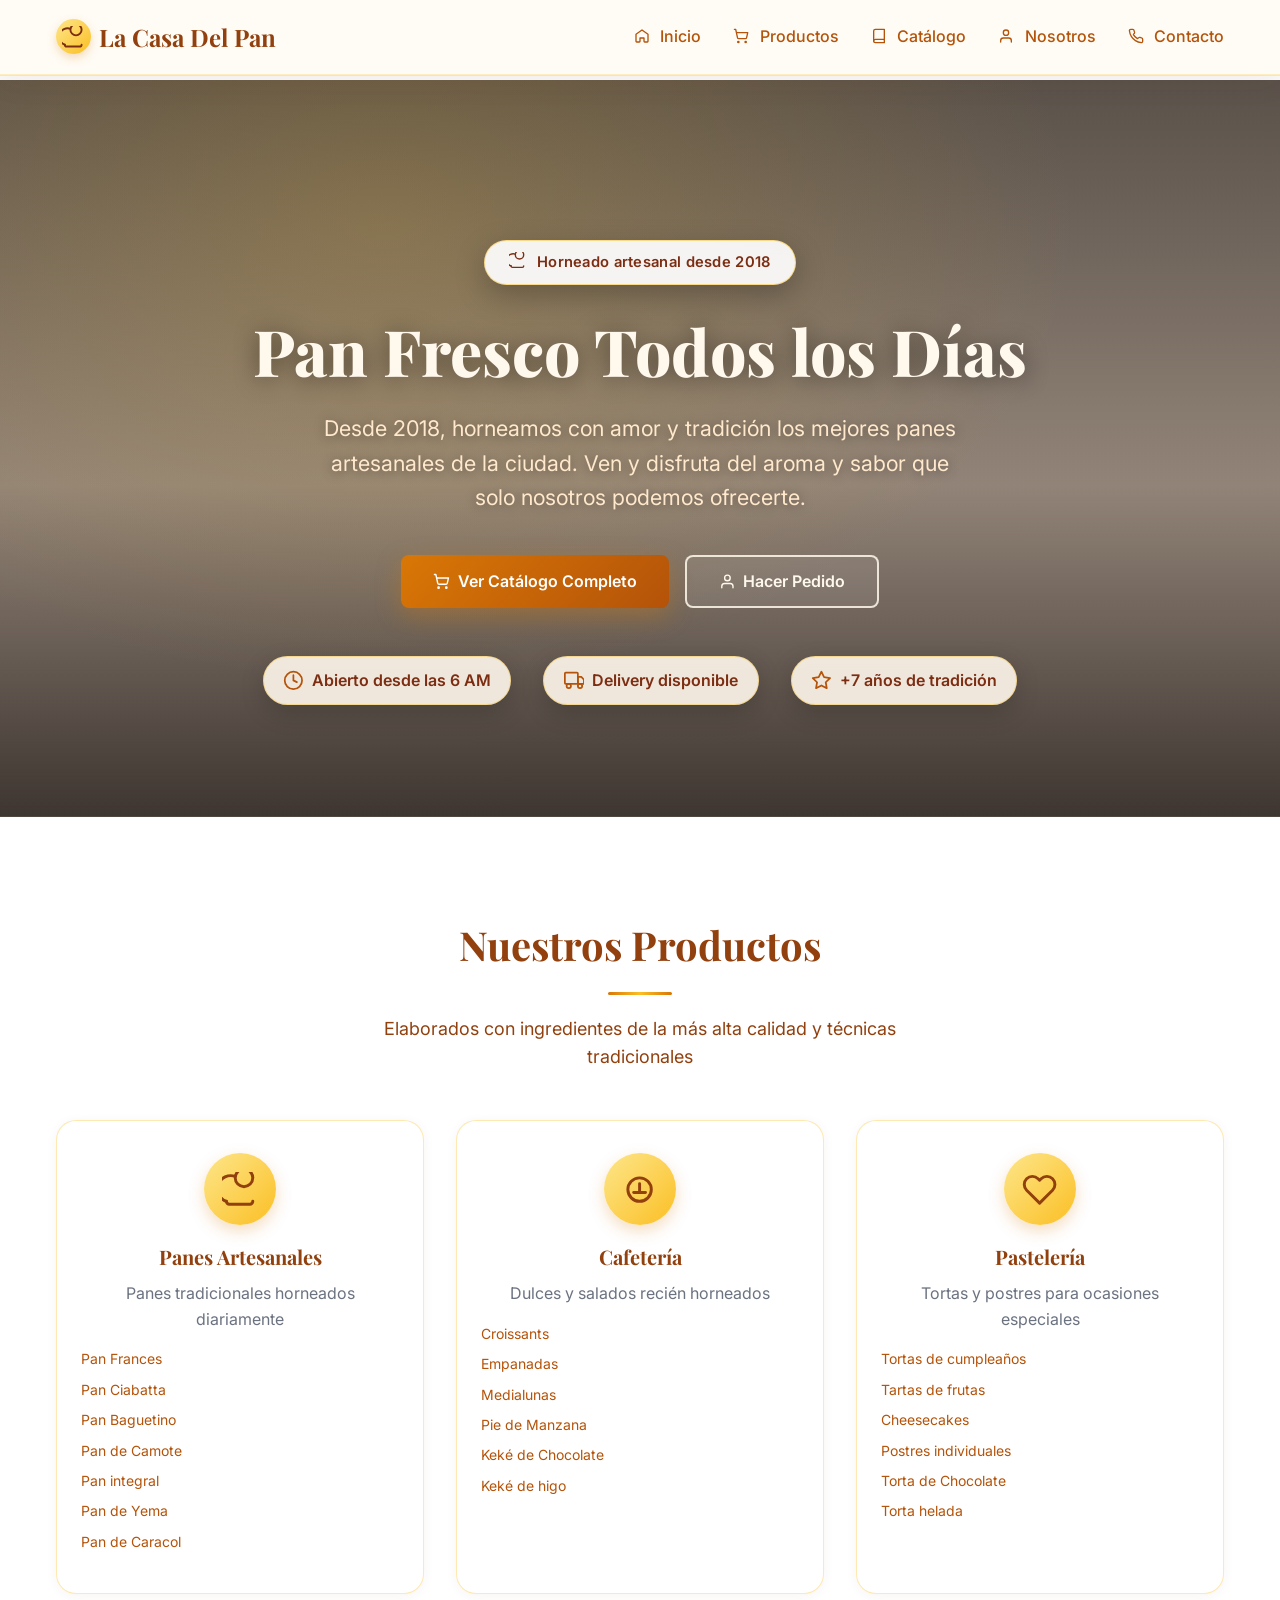
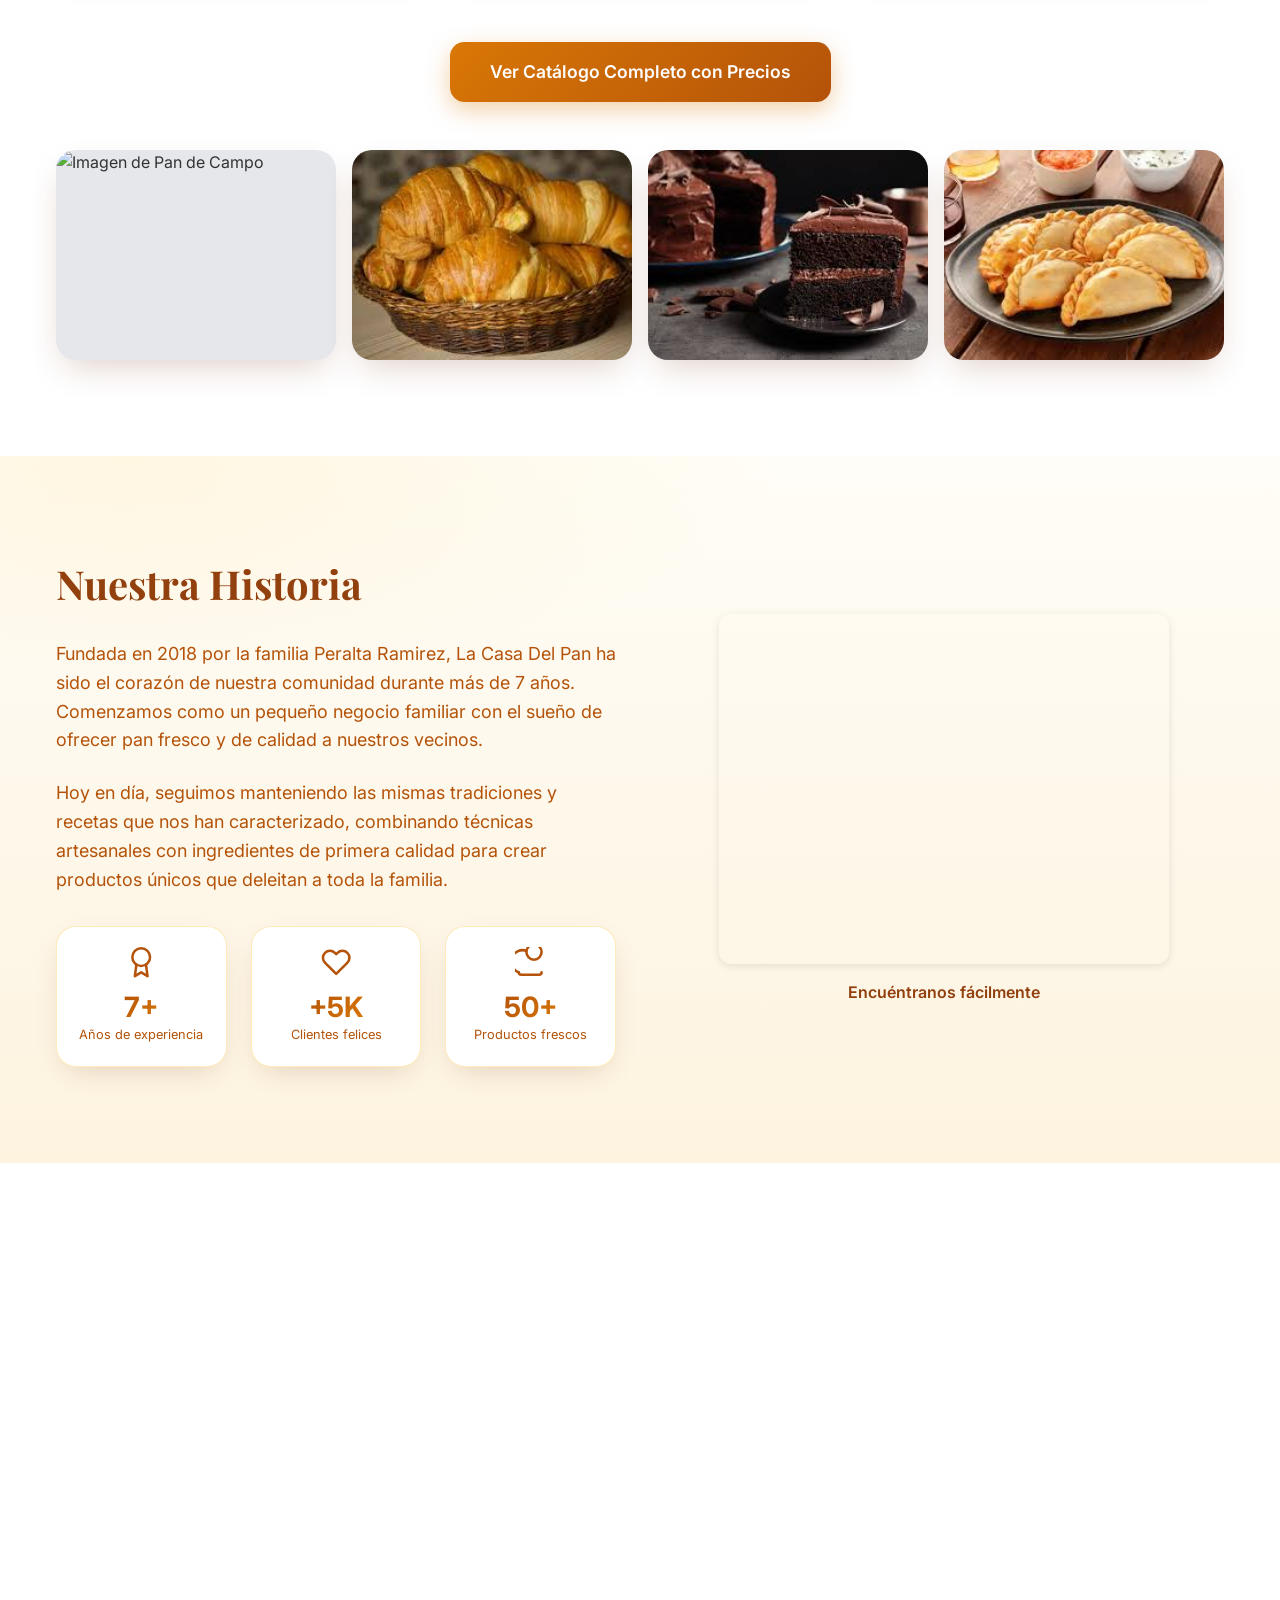
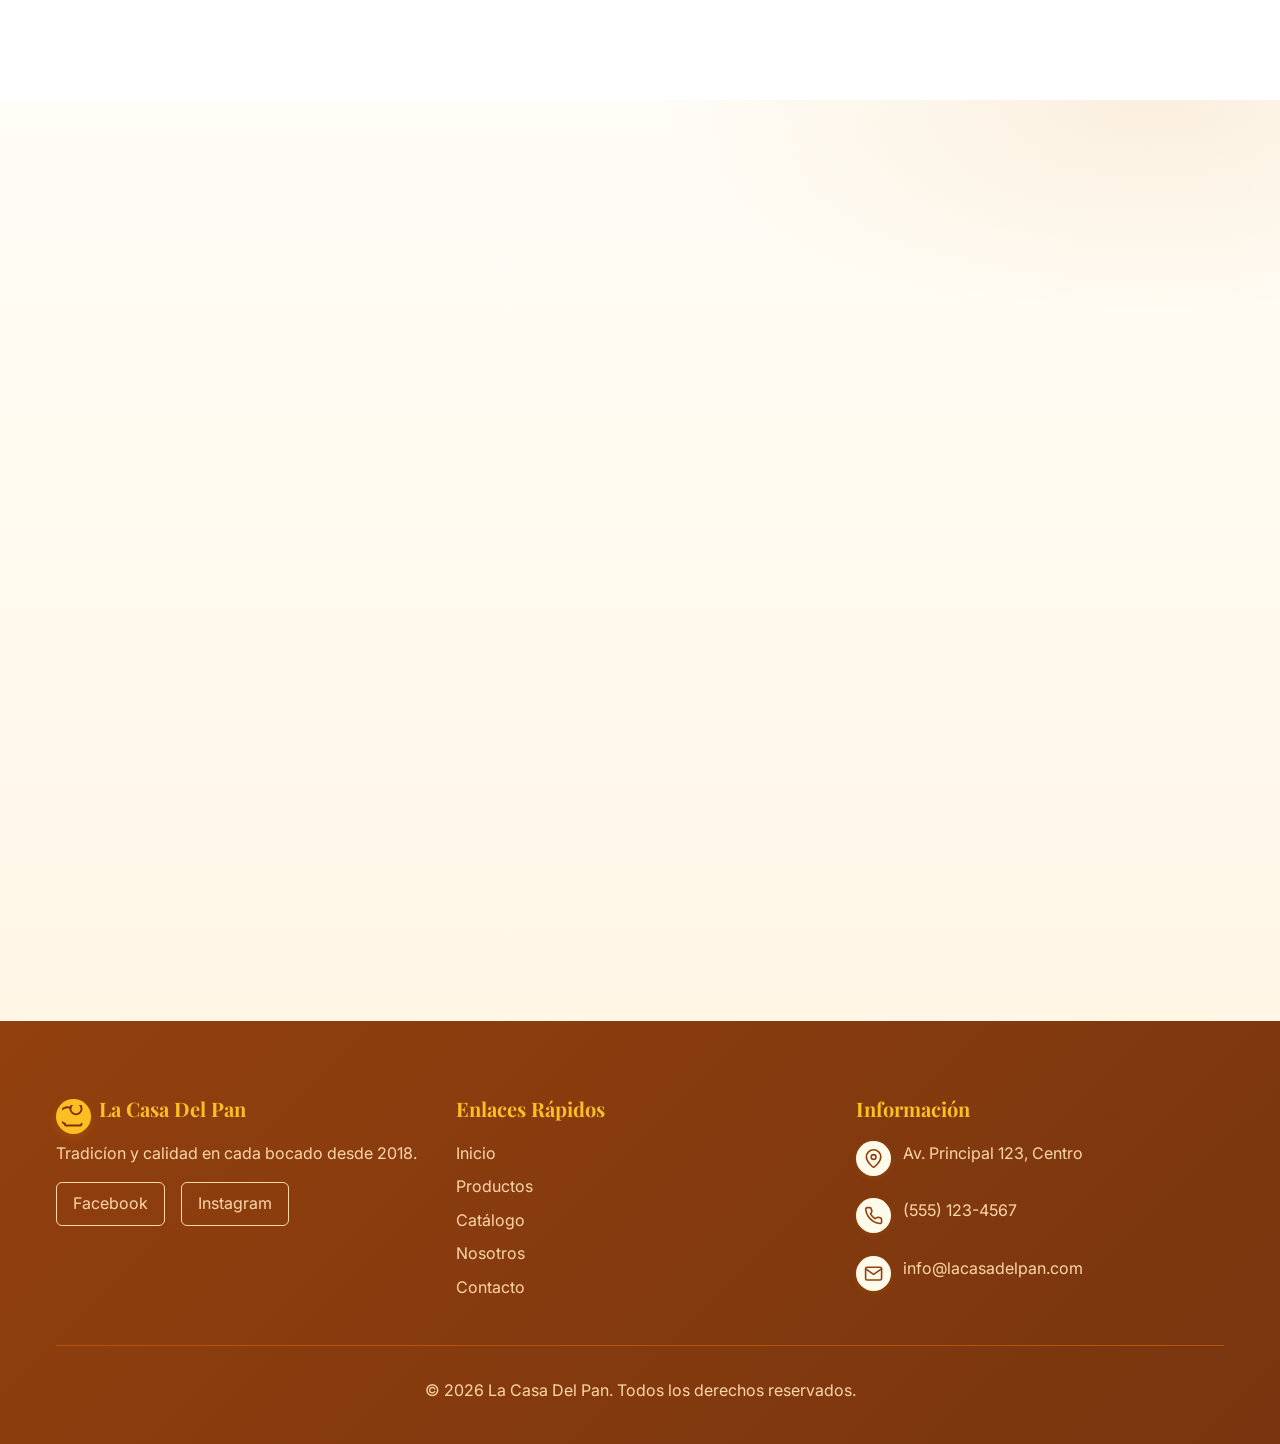
==== commit cad25f25: "mejoras" ====
--- a/index.html
+++ b/index.html
@@ -16,7 +16,8 @@
     <link rel="preconnect" href="https://fonts.gstatic.com" crossorigin>
     <link rel="preload" as="image" href="https://images.unsplash.com/photo-1509440159596-0249088772ff?ixlib=rb-4.0.3&auto=format&fit=crop&w=1200&q=70" fetchpriority="high">
     <link href="https://fonts.googleapis.com/css2?family=Inter:wght@400;500;600;700&family=Playfair+Display:wght@600;700;800&display=swap" rel="stylesheet">
-    <link rel="stylesheet" href="inicio.css">
+    <link rel="stylesheet" href="css/shared.css">
+    <link rel="stylesheet" href="css/inicio.css">
     <link rel="icon" href="data:image/svg+xml,%3Csvg xmlns='http://www.w3.org/2000/svg' viewBox='0 0 24 24' fill='none' stroke='%23d97706' stroke-width='2' stroke-linecap='round' stroke-linejoin='round'%3E%3Cpath d='M9 4a6 6 0 0 0 12 0 6 6 0 0 0-12 0'/%3E%3Cpath d='M3 20c0 1.1.9 2 2 2h14c1.1 0 2-.9 2-2'/%3E%3Cpath d='M3 20a9 9 0 0 1 6-17'/%3E%3C/svg%3E">
 </head>
 <body>
@@ -31,9 +32,9 @@
                     <h1>La Casa Del Pan</h1>
                 </div>
                 <button class="menu-toggle" id="menuToggle" aria-label="Abrir menú">
-                    <span class="bar"></span>
-                    <span class="bar"></span>
-                    <span class="bar"></span>
+                    <span class="menu-bar"></span>
+                    <span class="menu-bar"></span>
+                    <span class="menu-bar"></span>
                 </button>
                 <nav id="mainNav">
                     <a href="#inicio"><svg xmlns="http://www.w3.org/2000/svg" viewBox="0 0 24 24" fill="none" stroke="currentColor" stroke-width="2" stroke-linecap="round" stroke-linejoin="round" aria-hidden="true"><path d="M3 9.5 12 3l9 6.5V20a1 1 0 0 1-1 1h-4a1 1 0 0 1-1-1v-5h-6v5a1 1 0 0 1-1 1H4a1 1 0 0 1-1-1z"/></svg> Inicio</a>
@@ -139,25 +140,25 @@
             <!-- Gallery -->
             <div class="gallery">
                 <div class="gallery-item">
-                    <img src="https://images.unsplash.com/photo-1549931319-a545dcf3bc73?ixlib=rb-4.0.3&auto=format&fit=crop&w=400&q=80" alt="Imagen de Pan de Campo" loading="lazy" decoding="async">
+                    <img src="https://images.unsplash.com/photo-1549931319-a545dcf3bc73?ixlib=rb-4.0.3&auto=format&fit=crop&w=400&q=80" srcset="https://images.unsplash.com/photo-1549931319-a545dcf3bc73?ixlib=rb-4.0.3&auto=format&fit=crop&w=300&q=70 300w, https://images.unsplash.com/photo-1549931319-a545dcf3bc73?ixlib=rb-4.0.3&auto=format&fit=crop&w=600&q=80 600w" sizes="(max-width: 480px) 100vw, (max-width: 768px) 50vw, 25vw" alt="Imagen de Pan de Campo" loading="lazy" decoding="async">
                     <div class="gallery-overlay">
                         <span class="badge">Panes frescos</span>
                     </div>
                 </div>
                 <div class="gallery-item">
-                    <img src="[data-uri]" alt="Imagen de Croissants">
+                    <img src="img/Croissants.jpg" alt="Imagen de Croissants" loading="lazy" decoding="async">
                     <div class="gallery-overlay">
                         <span class="badge">Croissants</span>
                     </div>
                 </div>
                 <div class="gallery-item">
-                    <img src="[data-uri]" alt="Imagen de Torta de Chocolate">
+                    <img src="img/TortaChocolate.jpg" alt="Imagen de Torta de Chocolate" loading="lazy" decoding="async">
                     <div class="gallery-overlay">
                         <span class="badge">Torta Chocolate</span>
                     </div>
                 </div>
                 <div class="gallery-item">
-                    <img src="[data-uri]" alt="Imagen de Empanadas">
+                    <img src="img/Empanadas.jpg" alt="Imagen de Empanadas" loading="lazy" decoding="async">
                     <div class="gallery-overlay">
                         <span class="badge">Empanadas</span>
                     </div>
@@ -275,24 +276,24 @@
                 </div>
 
                 <div class="form-card">
-                    <form id="contactForm">
+                    <form id="contactForm" novalidate>
                         <div class="form-row">
                             <div class="form-group">
                                 <label for="nombre">Nombre</label>
-                                <input type="text" id="nombre" class="form-control" placeholder="Tu nombre completo">
+                                <input type="text" id="nombre" class="form-control" placeholder="Tu nombre completo" required autocomplete="name">
                             </div>
                             <div class="form-group">
                                 <label for="email">Email</label>
-                                <input type="email" id="email" class="form-control" placeholder="tu@email.com">
+                                <input type="email" id="email" class="form-control" placeholder="tu@email.com" required autocomplete="email">
                             </div>
                         </div>
                         <div class="form-group">
                             <label for="telefono">Teléfono</label>
-                            <input type="tel" id="telefono" class="form-control" placeholder="(555) 123-4567">
+                            <input type="tel" id="telefono" class="form-control" placeholder="(555) 123-4567" autocomplete="tel">
                         </div>
                         <div class="form-group">
                             <label for="mensaje">Mensaje</label>
-                            <textarea id="mensaje" class="form-control" placeholder="Cuéntanos en qué podemos ayudarte..."></textarea>
+                            <textarea id="mensaje" class="form-control" placeholder="Cuéntanos en qué podemos ayudarte..." required minlength="10"></textarea>
                         </div>
                         <button type="submit" class="btn btn-primary" style="width: 100%;">Enviar por WhatsApp</button>
                     </form>
@@ -351,7 +352,8 @@
         </div>
     </footer>
 
-    <script src="inicio.js"></script>
+    <script src="js/shared.js"></script>
+    <script src="js/inicio.js"></script>
 </body>
 </html>
 
--- a/css/shared.css
+++ b/css/shared.css
@@ -0,0 +1,572 @@
+/* ==========================================================
+   shared.css — La Casa Del Pan
+   Estilos comunes a todas las páginas del sitio:
+   reset, tipografía, header/nav, botones, footer,
+   animaciones, iconos SVG, toasts y menú responsive.
+   ========================================================== */
+
+/* ---------- Reset ---------- */
+* {
+    margin: 0;
+    padding: 0;
+    box-sizing: border-box;
+}
+
+html {
+    scroll-behavior: smooth;
+}
+
+body {
+    font-family: 'Inter', -apple-system, BlinkMacSystemFont, 'Segoe UI', Roboto, sans-serif;
+    line-height: 1.6;
+    color: #333;
+    background: #fafafa;
+}
+
+h1, h2, h3, h4 {
+    font-family: 'Playfair Display', Georgia, serif;
+}
+
+/* Anillo de foco visible (accesibilidad) */
+:focus-visible {
+    outline: 3px solid #d97706;
+    outline-offset: 2px;
+    border-radius: 4px;
+}
+
+.container {
+    max-width: 1200px;
+    margin: 0 auto;
+    padding: 0 1rem;
+}
+
+/* ==========================================================
+   HEADER / NAVEGACIÓN
+   ========================================================== */
+header {
+    background: rgba(255, 252, 245, 0.92);
+    box-shadow: 0 1px 0 rgba(120, 53, 15, 0.08), 0 8px 30px rgba(120, 53, 15, 0.06);
+    border-bottom: 1px solid rgba(251, 191, 36, 0.25);
+    position: fixed;
+    width: 100%;
+    top: 0;
+    z-index: 1000;
+    transition: background 0.3s ease, box-shadow 0.3s ease;
+}
+
+.header-content {
+    display: flex;
+    justify-content: space-between;
+    align-items: center;
+    padding: 1rem 0;
+}
+
+.logo {
+    display: flex;
+    align-items: center;
+    gap: 0.5rem;
+    text-decoration: none;
+}
+
+.logo-icon {
+    width: 2.2rem;
+    height: 2.2rem;
+    background: linear-gradient(135deg, #fde68a, #fbbf24);
+    border-radius: 50%;
+    display: flex;
+    align-items: center;
+    justify-content: center;
+    font-size: 1.3rem;
+    box-shadow: 0 4px 10px rgba(217, 119, 6, 0.25);
+}
+
+.logo h1 {
+    font-size: 1.5rem;
+    font-weight: bold;
+    color: #92400e;
+}
+
+nav {
+    display: flex;
+    gap: 2rem;
+}
+
+nav a {
+    text-decoration: none;
+    color: #b45309;
+    font-weight: 500;
+    transition: color 0.3s;
+    padding: 0.5rem 0;
+    position: relative;
+}
+
+nav a:hover,
+nav a.active {
+    color: #92400e;
+}
+
+/* Subrayado animado en enlaces */
+nav a::after {
+    content: '';
+    position: absolute;
+    bottom: -5px;
+    left: 0;
+    width: 0;
+    height: 2px;
+    background: #d97706;
+    transition: width 0.3s ease;
+}
+
+nav a:hover::after,
+nav a.active::after {
+    width: 100%;
+}
+
+/* ==========================================================
+   BOTONES
+   ========================================================== */
+.btn {
+    padding: 0.75rem 2rem;
+    border: none;
+    border-radius: 0.5rem;
+    font-weight: 600;
+    text-decoration: none;
+    display: inline-flex;
+    align-items: center;
+    justify-content: center;
+    transition: all 0.3s;
+    cursor: pointer;
+    position: relative;
+    overflow: hidden;
+}
+
+/* Efecto shimmer sobre el botón */
+.btn::before {
+    content: '';
+    position: absolute;
+    top: 0;
+    left: -100%;
+    width: 100%;
+    height: 100%;
+    background: linear-gradient(90deg, transparent, rgba(255, 255, 255, 0.3), transparent);
+    transition: left 0.5s ease;
+}
+
+.btn:hover::before {
+    left: 100%;
+}
+
+.btn-primary {
+    background: linear-gradient(135deg, #d97706, #b45309);
+    color: white;
+    box-shadow: 0 8px 24px rgba(217, 119, 6, 0.35);
+}
+
+.btn-primary:hover {
+    background: linear-gradient(135deg, #b45309, #92400e);
+    box-shadow: 0 12px 32px rgba(217, 119, 6, 0.5);
+    transform: translateY(-3px);
+}
+
+.btn-outline {
+    background: rgba(255, 255, 255, 0.08);
+    color: #fff8ec;
+    border: 2px solid rgba(255, 248, 236, 0.85);
+    backdrop-filter: blur(4px);
+}
+
+.btn-outline:hover {
+    background: rgba(255, 248, 236, 0.95);
+    color: #7c2d12;
+    transform: translateY(-3px);
+}
+
+/* ==========================================================
+   FOOTER
+   ========================================================== */
+footer {
+    background: linear-gradient(135deg, #92400e 0%, #78350f 100%);
+    color: #fef3c7;
+    padding: 4.5rem 1rem 2.5rem;
+}
+
+.footer-content {
+    display: grid;
+    grid-template-columns: repeat(auto-fit, minmax(250px, 1fr));
+    gap: 2rem;
+    margin-bottom: 2rem;
+}
+
+.footer-section h4 {
+    color: #fbbf24;
+    font-size: 1.25rem;
+    margin-bottom: 1rem;
+}
+
+.footer-section p {
+    color: #fed7aa;
+    margin-bottom: 1rem;
+}
+
+.footer-links {
+    list-style: none;
+}
+
+.footer-links li {
+    margin-bottom: 0.5rem;
+}
+
+.footer-links a {
+    color: #fed7aa;
+    text-decoration: none;
+    transition: all 0.3s;
+    position: relative;
+    display: inline-block;
+}
+
+.footer-links a::before {
+    content: '→';
+    position: absolute;
+    left: -20px;
+    opacity: 0;
+    transition: all 0.3s ease;
+    color: #fbbf24;
+}
+
+.footer-links a:hover::before {
+    left: -15px;
+    opacity: 1;
+}
+
+.footer-links a:hover {
+    color: white;
+    padding-left: 10px;
+}
+
+.social-buttons {
+    display: flex;
+    gap: 1rem;
+}
+
+.social-btn {
+    background: transparent;
+    color: #fed7aa;
+    border: 1px solid #fed7aa;
+    padding: 0.5rem 1rem;
+    border-radius: 0.375rem;
+    text-decoration: none;
+    transition: all 0.3s;
+}
+
+.social-btn:hover {
+    background: #b45309;
+    color: white;
+    transform: translateY(-5px);
+}
+
+.footer-bottom {
+    border-top: 1px solid #b45309;
+    padding-top: 2rem;
+    text-align: center;
+}
+
+.footer-bottom p {
+    color: #fed7aa;
+}
+
+/* ==========================================================
+   ICONOS SVG EN COMPONENTES COMPARTIDOS
+   ========================================================== */
+.logo-icon svg {
+    width: 1.4rem;
+    height: 1.4rem;
+    color: #7c2d12;
+}
+
+nav a svg,
+footer a svg {
+    width: 1rem;
+    height: 1rem;
+    margin-right: 0.4rem;
+    vertical-align: -0.15em;
+    color: currentColor;
+}
+
+.btn svg {
+    width: 1.05rem;
+    height: 1.05rem;
+    margin-right: 0.5rem;
+    vertical-align: -0.15em;
+    color: currentColor;
+}
+
+.hero-badge svg {
+    width: 1.05rem;
+    height: 1.05rem;
+    margin-right: 0.4rem;
+    vertical-align: -0.15em;
+    color: #7c2d12;
+}
+
+/* ==========================================================
+   ANIMACIONES
+   ========================================================== */
+@keyframes fadeInUp {
+    from {
+        opacity: 0;
+        transform: translateY(30px);
+    }
+    to {
+        opacity: 1;
+        transform: translateY(0);
+    }
+}
+
+@keyframes fadeIn {
+    from { opacity: 0; }
+    to { opacity: 1; }
+}
+
+@keyframes slideInLeft {
+    from {
+        opacity: 0;
+        transform: translateX(-50px);
+    }
+    to {
+        opacity: 1;
+        transform: translateX(0);
+    }
+}
+
+@keyframes slideInRight {
+    from {
+        opacity: 0;
+        transform: translateX(50px);
+    }
+    to {
+        opacity: 1;
+        transform: translateX(0);
+    }
+}
+
+@keyframes pulse {
+    0%, 100% { transform: scale(1); }
+    50% { transform: scale(1.05); }
+}
+
+@keyframes bounce {
+    0%, 100% { transform: translateY(0); }
+    50% { transform: translateY(-10px); }
+}
+
+/* Logo animado */
+.logo:hover {
+    transform: scale(1.05);
+}
+
+.logo:hover .logo-icon {
+    animation: pulse 1s ease infinite;
+}
+
+/* ==========================================================
+   TOASTS / NOTIFICACIONES
+   ========================================================== */
+.toast-container {
+    position: fixed;
+    top: 1.5rem;
+    right: 1.5rem;
+    z-index: 9999;
+    display: flex;
+    flex-direction: column;
+    gap: 0.75rem;
+    max-width: 400px;
+    width: calc(100% - 3rem);
+    pointer-events: none;
+}
+
+.toast {
+    pointer-events: auto;
+    padding: 1rem 1.25rem;
+    border-radius: 0.75rem;
+    color: white;
+    font-weight: 500;
+    font-size: 0.95rem;
+    line-height: 1.4;
+    box-shadow: 0 10px 30px rgba(0, 0, 0, 0.15);
+    display: flex;
+    align-items: center;
+    gap: 0.75rem;
+    animation: toastIn 0.4s cubic-bezier(0.175, 0.885, 0.32, 1.275) forwards;
+    cursor: default;
+}
+
+.toast.toast-out {
+    animation: toastOut 0.35s ease-in forwards;
+}
+
+.toast-success {
+    background: linear-gradient(135deg, #16a34a, #15803d);
+    border-left: 4px solid #14532d;
+}
+
+.toast-error {
+    background: linear-gradient(135deg, #dc2626, #b91c1c);
+    border-left: 4px solid #7f1d1d;
+}
+
+.toast-icon {
+    font-size: 1.4rem;
+    flex-shrink: 0;
+    line-height: 1;
+}
+
+.toast-close {
+    margin-left: auto;
+    background: rgba(255, 255, 255, 0.2);
+    border: none;
+    color: white;
+    width: 1.5rem;
+    height: 1.5rem;
+    border-radius: 50%;
+    cursor: pointer;
+    font-size: 0.85rem;
+    display: flex;
+    align-items: center;
+    justify-content: center;
+    flex-shrink: 0;
+    transition: background 0.2s;
+}
+
+.toast-close:hover {
+    background: rgba(255, 255, 255, 0.35);
+}
+
+@keyframes toastIn {
+    from {
+        opacity: 0;
+        transform: translateX(100%) scale(0.9);
+    }
+    to {
+        opacity: 1;
+        transform: translateX(0) scale(1);
+    }
+}
+
+@keyframes toastOut {
+    from {
+        opacity: 1;
+        transform: translateX(0) scale(1);
+    }
+    to {
+        opacity: 0;
+        transform: translateX(100%) scale(0.9);
+    }
+}
+
+@media (max-width: 480px) {
+    .toast-container {
+        top: 1rem;
+        right: 1rem;
+        width: calc(100% - 2rem);
+    }
+    .toast {
+        font-size: 0.9rem;
+        padding: 0.85rem 1rem;
+    }
+}
+
+/* ==========================================================
+   MENÚ HAMBURGUESA (móvil)
+   ========================================================== */
+.menu-toggle {
+    display: none;
+    flex-direction: column;
+    justify-content: center;
+    align-items: center;
+    width: 44px;
+    height: 44px;
+    background: none;
+    border: none;
+    cursor: pointer;
+    margin-left: 1rem;
+    z-index: 2100;
+    transition: all 0.3s ease;
+}
+
+.menu-toggle .menu-bar {
+    width: 28px;
+    height: 4px;
+    background: #d97706;
+    margin: 3px 0;
+    border-radius: 2px;
+    transition: all 0.3s;
+}
+
+.menu-toggle.open .menu-bar:nth-child(1) {
+    transform: translateY(7px) rotate(45deg);
+}
+
+.menu-toggle.open .menu-bar:nth-child(2) {
+    opacity: 0;
+}
+
+.menu-toggle.open .menu-bar:nth-child(3) {
+    transform: translateY(-7px) rotate(-45deg);
+}
+
+.menu-toggle:hover {
+    transform: rotate(90deg);
+}
+
+@media (max-width: 768px) {
+    .menu-toggle {
+        display: flex;
+    }
+
+    nav {
+        display: none;
+        position: absolute;
+        top: calc(100% + 0.5rem);
+        right: 1rem;
+        background: linear-gradient(135deg, #fff7ed 60%, #fed7aa 100%);
+        box-shadow: 0 8px 32px rgba(146, 64, 14, 0.18), 0 1.5px 8px #fbbf24;
+        border-radius: 1rem;
+        flex-direction: column;
+        gap: 0;
+        width: 230px;
+        z-index: 2000;
+        padding: 1.2rem 0.5rem;
+        opacity: 0;
+        transform: translateY(-20px) scale(0.98);
+        pointer-events: none;
+        transition: opacity 0.35s cubic-bezier(.4,2,.6,1), transform 0.35s cubic-bezier(.4,2,.6,1);
+    }
+
+    nav.open {
+        display: flex;
+        opacity: 1;
+        transform: translateY(0) scale(1);
+        pointer-events: auto;
+    }
+
+    nav a {
+        padding: 1rem 1.5rem;
+        margin: 0.2rem 0;
+        border-radius: 0.5rem;
+        color: #b45309;
+        font-size: 1.1rem;
+        font-weight: 500;
+        text-align: left;
+        transition: background 0.2s, color 0.2s, padding-left 0.2s;
+    }
+
+    nav a:hover {
+        background: #fbbf24;
+        color: #fff;
+        padding-left: 2.2rem;
+    }
+
+    .header-content {
+        position: relative;
+    }
+}
--- a/css/inicio.css
+++ b/css/inicio.css
@@ -0,0 +1,680 @@
+/* ==========================================================
+   inicio.css — La Casa Del Pan (página principal)
+   Estilos específicos de la home. Los estilos comunes
+   (reset, header, nav, botones, footer, toasts, animaciones,
+   menú móvil) viven en shared.css.
+   ========================================================== */
+
+/* ---------- Hero ---------- */
+.hero {
+    background:
+        linear-gradient(180deg, rgba(28, 16, 6, 0.72) 0%, rgba(60, 34, 12, 0.55) 55%, rgba(20, 10, 4, 0.82) 100%),
+        url('https://images.unsplash.com/photo-1509440159596-0249088772ff?ixlib=rb-4.0.3&auto=format&fit=crop&w=1200&q=70') center/cover no-repeat;
+    background-position: center 40%;
+    padding: 10rem 1rem 7rem;
+    text-align: center;
+    margin-top: 80px;
+    position: relative;
+    overflow: hidden;
+    animation: fadeInUp 1s ease-out;
+}
+
+.hero::before {
+    content: '';
+    position: absolute;
+    inset: 0;
+    background: radial-gradient(ellipse at 30% 20%, rgba(251, 191, 36, 0.18), transparent 55%);
+    pointer-events: none;
+}
+
+.hero-badge {
+    display: inline-block;
+    background: rgba(255, 255, 255, 0.92);
+    color: #7c2d12;
+    padding: 0.6rem 1.5rem;
+    border-radius: 2rem;
+    font-size: 0.92rem;
+    font-weight: 600;
+    letter-spacing: 0.02em;
+    margin-bottom: 1.8rem;
+    box-shadow: 0 10px 30px rgba(0, 0, 0, 0.25);
+    border: 1px solid rgba(251, 191, 36, 0.5);
+    backdrop-filter: blur(6px);
+    position: relative;
+    z-index: 1;
+}
+
+.hero h2 {
+    font-size: 4rem;
+    font-weight: 800;
+    color: #fff8ec;
+    margin-bottom: 1.5rem;
+    line-height: 1.15;
+    text-shadow: 0 2px 24px rgba(0, 0, 0, 0.45);
+    position: relative;
+    z-index: 1;
+    animation: fadeInUp 1s ease-out 0.2s both;
+}
+
+.hero p {
+    font-size: 1.35rem;
+    color: #ffe8cc;
+    margin-bottom: 2.5rem;
+    max-width: 640px;
+    margin-left: auto;
+    margin-right: auto;
+    text-shadow: 0 1px 12px rgba(0, 0, 0, 0.4);
+    position: relative;
+    z-index: 1;
+    animation: fadeInUp 1s ease-out 0.4s both;
+}
+
+.hero-buttons {
+    display: flex;
+    gap: 1rem;
+    justify-content: center;
+    flex-wrap: wrap;
+    margin-bottom: 3rem;
+    position: relative;
+    z-index: 1;
+    animation: fadeInUp 1s ease-out 0.6s both;
+}
+
+.hero-features {
+    display: flex;
+    justify-content: center;
+    gap: 2rem;
+    flex-wrap: wrap;
+    position: relative;
+    z-index: 1;
+}
+
+.hero-feature {
+    display: flex;
+    align-items: center;
+    gap: 0.5rem;
+    background: rgba(255, 248, 236, 0.9);
+    padding: 0.65rem 1.2rem;
+    border-radius: 2rem;
+    font-weight: 600;
+    color: #7c2d12;
+    border: 1px solid rgba(251, 191, 36, 0.4);
+    backdrop-filter: blur(6px);
+    box-shadow: 0 8px 24px rgba(0, 0, 0, 0.18);
+    transition: all 0.3s ease;
+    transform: translateZ(0);
+}
+
+.hero-feature:hover {
+    background: rgba(255, 248, 236, 1);
+    transform: translateY(-3px);
+    box-shadow: 0 12px 28px rgba(0, 0, 0, 0.25);
+}
+
+.feature-icon svg {
+    width: 1.3rem;
+    height: 1.3rem;
+    color: #b45309;
+    display: block;
+}
+
+/* ---------- Productos (home) ---------- */
+.products {
+    padding: 6rem 1rem;
+    background: white;
+}
+
+.section-title {
+    text-align: center;
+    margin-bottom: 3rem;
+}
+
+.section-title h3 {
+    font-size: 2.5rem;
+    font-weight: bold;
+    color: #92400e;
+    margin-bottom: 1rem;
+    display: flex;
+    align-items: center;
+    justify-content: center;
+    gap: 0.75rem;
+    flex-wrap: wrap;
+    position: relative;
+    padding-bottom: 1.1rem;
+}
+
+.section-title h3::after {
+    content: '';
+    position: absolute;
+    left: 50%;
+    bottom: 0;
+    transform: translateX(-50%);
+    width: 64px;
+    height: 3px;
+    border-radius: 3px;
+    background: linear-gradient(90deg, #d97706, #fbbf24, #d97706);
+}
+
+.section-title p {
+    font-size: 1.125rem;
+    color: #92400e;
+    max-width: 600px;
+    margin: 1.25rem auto 0;
+}
+
+.products-grid {
+    display: grid;
+    grid-template-columns: repeat(auto-fit, minmax(300px, 1fr));
+    gap: 2rem;
+    margin-bottom: 3rem;
+}
+
+.product-card {
+    background: white;
+    border: 1px solid rgba(251, 191, 36, 0.35);
+    border-radius: 1.25rem;
+    padding: 2rem 1.5rem;
+    text-align: center;
+    box-shadow: 0 2px 12px rgba(120, 53, 15, 0.05);
+    transition: box-shadow 0.3s, transform 0.3s, border-color 0.3s;
+    transform: translateZ(0);
+}
+
+.product-card:hover {
+    box-shadow: 0 24px 48px -16px rgba(120, 53, 15, 0.28);
+    border-color: rgba(217, 119, 6, 0.5);
+    transform: translateY(-15px) scale(1.02);
+}
+
+.product-icon {
+    width: 4.5rem;
+    height: 4.5rem;
+    background: linear-gradient(135deg, #fde68a, #fbbf24);
+    border-radius: 50%;
+    margin: 0 auto 1rem;
+    display: flex;
+    align-items: center;
+    justify-content: center;
+    font-size: 2.2rem;
+    box-shadow: 0 6px 16px rgba(217, 119, 6, 0.25);
+    transition: all 0.3s ease;
+}
+
+.product-card:hover .product-icon {
+    animation: bounce 0.6s ease;
+}
+
+.product-icon svg {
+    width: 2.2rem;
+    height: 2.2rem;
+    color: #92400e;
+}
+
+.product-card h4 {
+    color: #92400e;
+    font-size: 1.25rem;
+    margin-bottom: 0.5rem;
+}
+
+.product-card .description {
+    color: #6b7280;
+    margin-bottom: 1rem;
+}
+
+.product-list {
+    list-style: none;
+    text-align: left;
+}
+
+.product-list li {
+    color: #b45309;
+    font-size: 0.875rem;
+    margin-bottom: 0.5rem;
+    transition: all 0.3s ease;
+}
+
+.product-list li:hover {
+    transform: translateX(10px);
+    color: #d97706;
+}
+
+/* Animación de entrada de las cards */
+.products-grid .product-card {
+    animation: fadeInUp 0.8s ease-out both;
+}
+
+.products-grid .product-card:nth-child(1) { animation-delay: 0.1s; }
+.products-grid .product-card:nth-child(2) { animation-delay: 0.2s; }
+.products-grid .product-card:nth-child(3) { animation-delay: 0.3s; }
+
+/* Botón "Ver catálogo" dentro de productos */
+.products .btn-primary {
+    padding: 1.1rem 2.75rem;
+    font-size: 1.1rem;
+    border-radius: 0.9rem;
+}
+
+/* ---------- Galería ---------- */
+.gallery {
+    display: grid;
+    grid-template-columns: repeat(auto-fit, minmax(200px, 1fr));
+    gap: 1rem;
+}
+
+.gallery-item {
+    position: relative;
+    aspect-ratio: 4/3;
+    background: #e5e7eb;
+    border-radius: 1.25rem;
+    overflow: hidden;
+    cursor: pointer;
+    transition: transform 0.3s, box-shadow 0.3s;
+    box-shadow: 0 14px 34px -10px rgba(120, 53, 15, 0.25);
+    display: flex;
+    align-items: stretch;
+    justify-content: stretch;
+}
+
+.gallery-item img {
+    width: 100%;
+    height: 100%;
+    object-fit: cover;
+    object-position: center;
+    display: block;
+    transition: transform 0.3s;
+}
+
+.gallery-item:hover {
+    transform: scale(1.05) translateY(-4px);
+    box-shadow: 0 10px 32px rgba(146, 64, 14, 0.16);
+}
+
+.gallery-item:hover img {
+    transform: scale(1.08);
+}
+
+.gallery-overlay {
+    position: absolute;
+    inset: 0;
+    background: linear-gradient(0deg, rgba(146, 64, 14, 0.45) 60%, rgba(0, 0, 0, 0.18) 100%);
+    display: flex;
+    align-items: flex-end;
+    justify-content: flex-start;
+    opacity: 0;
+    transition: opacity 0.3s;
+    padding: 1rem;
+}
+
+.gallery-item:hover .gallery-overlay,
+.gallery-item.touched .gallery-overlay {
+    opacity: 1;
+}
+
+.badge {
+    background: #d97706;
+    color: white;
+    padding: 0.25rem 0.75rem;
+    border-radius: 1rem;
+    font-size: 0.875rem;
+}
+
+/* ---------- Nosotros ---------- */
+.about {
+    padding: 6rem 1rem;
+    background:
+        radial-gradient(1200px 400px at 10% 0%, rgba(251, 191, 36, 0.10), transparent 55%),
+        linear-gradient(180deg, #fffdf7 0%, #fdf3df 100%);
+}
+
+.about-content {
+    display: grid;
+    grid-template-columns: 1fr 1fr;
+    gap: 3rem;
+    align-items: center;
+}
+
+.about-text h3 {
+    font-size: 2.5rem;
+    font-weight: bold;
+    color: #92400e;
+    margin-bottom: 1.5rem;
+}
+
+.about-text p {
+    font-size: 1.125rem;
+    color: #b45309;
+    margin-bottom: 1.5rem;
+}
+
+.about-map iframe {
+    width: 100%;
+    max-width: 450px;
+    height: 350px;
+    border: 0;
+    border-radius: 0.75rem;
+    box-shadow: 0 15px 35px rgba(146, 64, 14, 0.2);
+    transition: transform 0.3s ease;
+}
+
+.about-map iframe:hover {
+    transform: translateY(-5px);
+}
+
+.about-stats {
+    display: flex;
+    gap: 1.5rem;
+    margin-top: 2rem;
+    flex-wrap: wrap;
+}
+
+.stat {
+    display: flex;
+    flex-direction: column;
+    align-items: center;
+    background: white;
+    padding: 1.25rem 1rem;
+    border-radius: 1.25rem;
+    box-shadow: 0 10px 30px -12px rgba(120, 53, 15, 0.25);
+    border: 1px solid rgba(251, 191, 36, 0.3);
+    flex: 1;
+    min-width: 110px;
+    transition: transform 0.3s ease;
+}
+
+.stat:hover {
+    transform: translateY(-5px);
+}
+
+.stat-icon svg {
+    width: 1.9rem;
+    height: 1.9rem;
+    color: #b45309;
+    margin-bottom: 0.5rem;
+}
+
+.stat-number {
+    font-size: 1.75rem;
+    font-weight: bold;
+    color: #92400e;
+    line-height: 1;
+    background: linear-gradient(135deg, #b45309, #d97706);
+    -webkit-background-clip: text;
+    background-clip: text;
+    -webkit-text-fill-color: transparent;
+}
+
+.stat-label {
+    font-size: 0.8rem;
+    color: #b45309;
+    text-align: center;
+    margin-top: 0.25rem;
+}
+
+/* ---------- Información ---------- */
+.info {
+    padding: 6rem 1rem;
+    background: white;
+}
+
+.info-grid {
+    display: grid;
+    grid-template-columns: 1fr 1fr;
+    gap: 3rem;
+}
+
+.info-card {
+    background: white;
+    border: 1px solid rgba(251, 191, 36, 0.3);
+    border-radius: 1.25rem;
+    padding: 2rem 1.75rem;
+    box-shadow: 0 4px 20px rgba(120, 53, 15, 0.06);
+    transition: transform 0.3s ease, box-shadow 0.3s ease;
+    transform: translateZ(0);
+}
+
+.info-card:hover {
+    transform: translateY(-4px);
+    box-shadow: 0 18px 40px -12px rgba(120, 53, 15, 0.2);
+}
+
+.info-card h4 {
+    display: flex;
+    align-items: center;
+    gap: 0.5rem;
+    color: #92400e;
+    font-size: 1.25rem;
+    margin-bottom: 1.25rem;
+}
+
+.info-icon {
+    width: 1.8rem;
+    height: 1.8rem;
+    background: linear-gradient(135deg, #fde68a, #fbbf24);
+    border-radius: 50%;
+    display: inline-flex;
+    align-items: center;
+    justify-content: center;
+    font-size: 1rem;
+    box-shadow: 0 2px 6px rgba(217, 119, 6, 0.2);
+}
+
+.info-icon svg {
+    width: 1.05rem;
+    height: 1.05rem;
+    color: #92400e;
+}
+
+.schedule-item {
+    display: flex;
+    justify-content: space-between;
+    margin-bottom: 0.75rem;
+}
+
+.schedule-day {
+    color: #b45309;
+}
+
+.schedule-time {
+    font-weight: 600;
+    color: #92400e;
+}
+
+.note {
+    background: #fffbeb;
+    padding: 0.75rem;
+    border-radius: 0.5rem;
+    margin-top: 1rem;
+}
+
+.note p {
+    font-size: 0.875rem;
+    color: #b45309;
+}
+
+/* ---------- Contacto / formulario ---------- */
+.contact {
+    padding: 6rem 1rem;
+    background:
+        radial-gradient(900px 400px at 90% 0%, rgba(217, 119, 6, 0.10), transparent 55%),
+        linear-gradient(180deg, #fffdf7 0%, #fff6e6 100%);
+}
+
+.contact-form {
+    max-width: 600px;
+    margin: 0 auto;
+}
+
+.form-card {
+    background: white;
+    border: 1px solid rgba(251, 191, 36, 0.3);
+    border-radius: 1.5rem;
+    padding: 2.5rem 2.25rem;
+    box-shadow: 0 24px 60px -20px rgba(120, 53, 15, 0.35);
+    animation: fadeInUp 0.8s ease-out;
+}
+
+.form-card:hover {
+    box-shadow: 0 20px 40px rgba(0, 0, 0, 0.15);
+}
+
+.form-row {
+    display: grid;
+    grid-template-columns: 1fr 1fr;
+    gap: 1rem;
+    margin-bottom: 1.5rem;
+}
+
+.form-group {
+    margin-bottom: 1.5rem;
+}
+
+.form-group label {
+    display: block;
+    font-weight: 600;
+    color: #92400e;
+    margin-bottom: 0.5rem;
+}
+
+.form-control {
+    width: 100%;
+    padding: 0.75rem;
+    border: 2px solid #fbbf24;
+    border-radius: 0.375rem;
+    font-size: 1rem;
+    font-family: inherit;
+    transition: border-color 0.3s;
+    background: #fff;
+    color: #333;
+}
+
+.form-control:focus {
+    outline: none;
+    border-color: #d97706;
+}
+
+textarea.form-control {
+    resize: vertical;
+    min-height: 100px;
+}
+
+/* ---------- Contacto (ítem compartido con footer) ---------- */
+.contact-item {
+    display: flex;
+    align-items: flex-start;
+    gap: 0.75rem;
+    margin-bottom: 1rem;
+    transition: all 0.3s ease;
+}
+
+.contact-item:hover {
+    transform: translateX(10px);
+}
+
+.contact-emoji {
+    font-size: 1.4rem;
+    width: 2.2rem;
+    height: 2.2rem;
+    display: flex;
+    align-items: center;
+    justify-content: center;
+    background: #fffbeb;
+    border-radius: 50%;
+    flex-shrink: 0;
+    box-shadow: 0 2px 6px rgba(217, 119, 6, 0.15);
+}
+
+.contact-emoji svg {
+    width: 1.2rem;
+    height: 1.2rem;
+    color: #92400e;
+}
+
+/* ==========================================================
+   RESPONSIVE (home)
+   ========================================================== */
+@media (max-width: 768px) {
+    .hero {
+        padding: 8rem 1rem 5rem;
+    }
+
+    .hero h2 {
+        font-size: 2.5rem;
+    }
+
+    .hero-buttons {
+        flex-direction: column;
+        align-items: center;
+    }
+
+    .hero-features {
+        gap: 1rem;
+    }
+
+    .hero-feature {
+        font-size: 0.9rem;
+        padding: 0.5rem 0.9rem;
+    }
+
+    .about-content {
+        grid-template-columns: 1fr;
+    }
+
+    .about-stats {
+        justify-content: center;
+    }
+
+    .stat {
+        min-width: 90px;
+        padding: 1rem 0.75rem;
+    }
+
+    .info-grid {
+        grid-template-columns: 1fr;
+    }
+
+    .form-row {
+        grid-template-columns: 1fr;
+    }
+
+    .gallery {
+        grid-template-columns: repeat(2, 1fr);
+    }
+}
+
+@media (max-width: 480px) {
+    .hero {
+        padding: 6rem 1rem 3rem;
+    }
+
+    .hero h2 {
+        font-size: 2rem;
+    }
+
+    .hero-features {
+        flex-direction: column;
+        align-items: stretch;
+    }
+
+    .section-title h3 {
+        font-size: 2rem;
+    }
+
+    .about-text h3 {
+        font-size: 2rem;
+    }
+
+    .gallery {
+        grid-template-columns: 1fr;
+    }
+}
+
+/* ==========================================================
+   RENDIMIENTO: renderizado bajo demanda (home)
+   ========================================================== */
+.products,
+.about,
+.info,
+.contact {
+    content-visibility: auto;
+    contain-intrinsic-size: auto 900px;
+}
